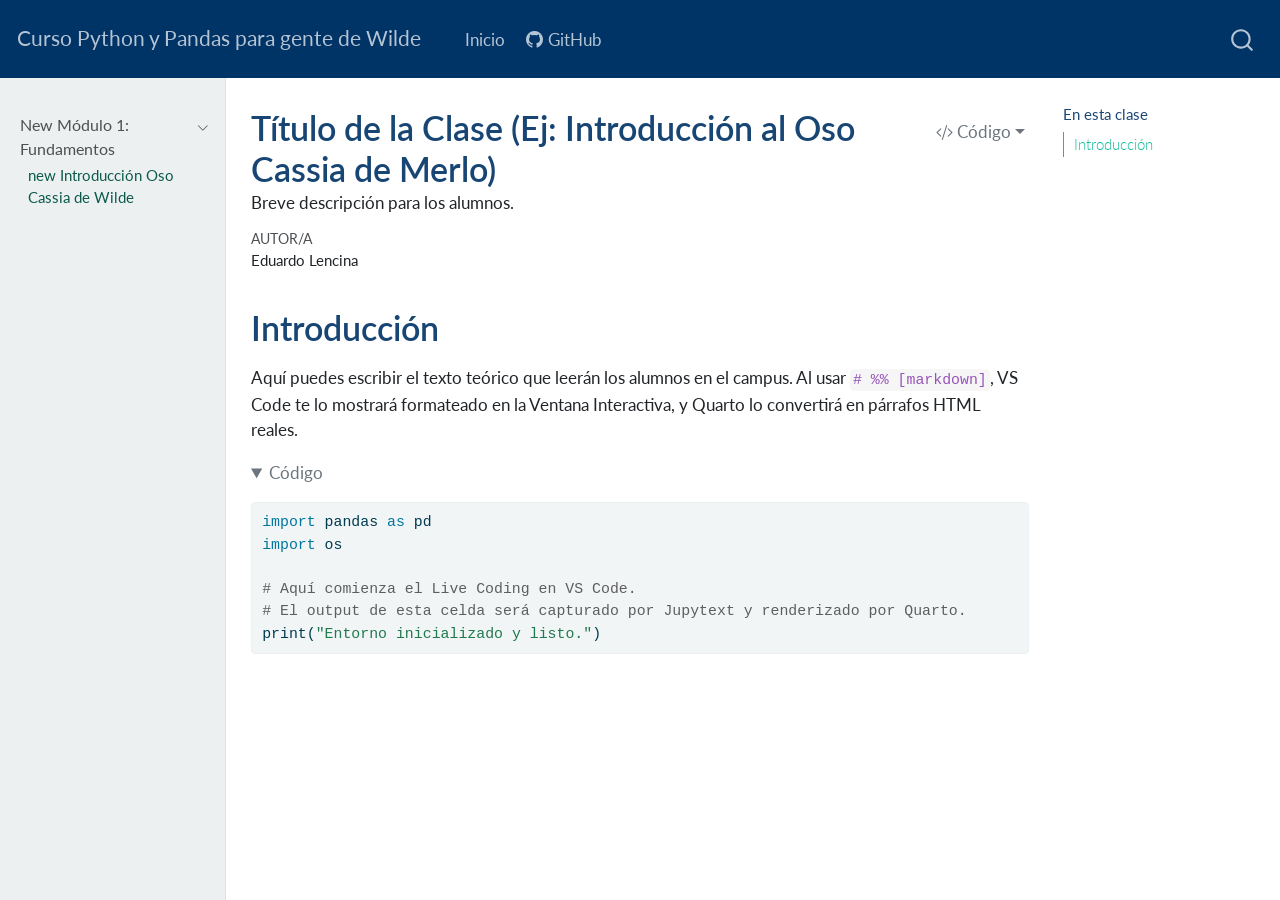
==== clase_01.html @ b491d162 "Wilde presente" ====
<!DOCTYPE html>
<html xmlns="http://www.w3.org/1999/xhtml" lang="es" xml:lang="es"><head>

<meta charset="utf-8">
<meta name="generator" content="quarto-1.3.450">

<meta name="viewport" content="width=device-width, initial-scale=1.0, user-scalable=yes">

<meta name="author" content="Eduardo Lencina">
<meta name="description" content="Breve descripción para los alumnos.">

<title>Curso Python y Pandas para gente de Wilde - Título de la Clase (Ej: Introducción al Oso Cassia de Merlo)</title>
<style>
code{white-space: pre-wrap;}
span.smallcaps{font-variant: small-caps;}
div.columns{display: flex; gap: min(4vw, 1.5em);}
div.column{flex: auto; overflow-x: auto;}
div.hanging-indent{margin-left: 1.5em; text-indent: -1.5em;}
ul.task-list{list-style: none;}
ul.task-list li input[type="checkbox"] {
  width: 0.8em;
  margin: 0 0.8em 0.2em -1em; /* quarto-specific, see https://github.com/quarto-dev/quarto-cli/issues/4556 */ 
  vertical-align: middle;
}
/* CSS for syntax highlighting */
pre > code.sourceCode { white-space: pre; position: relative; }
pre > code.sourceCode > span { display: inline-block; line-height: 1.25; }
pre > code.sourceCode > span:empty { height: 1.2em; }
.sourceCode { overflow: visible; }
code.sourceCode > span { color: inherit; text-decoration: inherit; }
div.sourceCode { margin: 1em 0; }
pre.sourceCode { margin: 0; }
@media screen {
div.sourceCode { overflow: auto; }
}
@media print {
pre > code.sourceCode { white-space: pre-wrap; }
pre > code.sourceCode > span { text-indent: -5em; padding-left: 5em; }
}
pre.numberSource code
  { counter-reset: source-line 0; }
pre.numberSource code > span
  { position: relative; left: -4em; counter-increment: source-line; }
pre.numberSource code > span > a:first-child::before
  { content: counter(source-line);
    position: relative; left: -1em; text-align: right; vertical-align: baseline;
    border: none; display: inline-block;
    -webkit-touch-callout: none; -webkit-user-select: none;
    -khtml-user-select: none; -moz-user-select: none;
    -ms-user-select: none; user-select: none;
    padding: 0 4px; width: 4em;
  }
pre.numberSource { margin-left: 3em;  padding-left: 4px; }
div.sourceCode
  {   }
@media screen {
pre > code.sourceCode > span > a:first-child::before { text-decoration: underline; }
}
</style>


<script src="site_libs/quarto-nav/quarto-nav.js"></script>
<script src="site_libs/quarto-nav/headroom.min.js"></script>
<script src="site_libs/clipboard/clipboard.min.js"></script>
<script src="site_libs/quarto-search/autocomplete.umd.js"></script>
<script src="site_libs/quarto-search/fuse.min.js"></script>
<script src="site_libs/quarto-search/quarto-search.js"></script>
<meta name="quarto:offset" content="./">
<script src="site_libs/quarto-html/quarto.js"></script>
<script src="site_libs/quarto-html/popper.min.js"></script>
<script src="site_libs/quarto-html/tippy.umd.min.js"></script>
<script src="site_libs/quarto-html/anchor.min.js"></script>
<link href="site_libs/quarto-html/tippy.css" rel="stylesheet">
<link href="site_libs/quarto-html/quarto-syntax-highlighting.css" rel="stylesheet" id="quarto-text-highlighting-styles">
<script src="site_libs/bootstrap/bootstrap.min.js"></script>
<link href="site_libs/bootstrap/bootstrap-icons.css" rel="stylesheet">
<link href="site_libs/bootstrap/bootstrap.min.css" rel="stylesheet" id="quarto-bootstrap" data-mode="light">
<script id="quarto-search-options" type="application/json">{
  "location": "navbar",
  "copy-button": false,
  "collapse-after": 3,
  "panel-placement": "end",
  "type": "overlay",
  "limit": 20,
  "language": {
    "search-no-results-text": "Sin resultados",
    "search-matching-documents-text": "documentos encontrados",
    "search-copy-link-title": "Copiar el enlace en la búsqueda",
    "search-hide-matches-text": "Ocultar resultados adicionales",
    "search-more-match-text": "resultado adicional en este documento",
    "search-more-matches-text": "resultados adicionales en este documento",
    "search-clear-button-title": "Borrar",
    "search-detached-cancel-button-title": "Cancelar",
    "search-submit-button-title": "Enviar",
    "search-label": "Buscar"
  }
}</script>


<link rel="stylesheet" href="styles.css">
</head>

<body class="nav-sidebar docked nav-fixed">

<div id="quarto-search-results"></div>
  <header id="quarto-header" class="headroom fixed-top">
    <nav class="navbar navbar-expand-lg navbar-dark ">
      <div class="navbar-container container-fluid">
      <div class="navbar-brand-container">
    <a class="navbar-brand" href="./index.html">
    <span class="navbar-title">Curso Python y Pandas para gente de Wilde</span>
    </a>
  </div>
            <div id="quarto-search" class="" title="Buscar"></div>
          <button class="navbar-toggler" type="button" data-bs-toggle="collapse" data-bs-target="#navbarCollapse" aria-controls="navbarCollapse" aria-expanded="false" aria-label="Navegación de palanca" onclick="if (window.quartoToggleHeadroom) { window.quartoToggleHeadroom(); }">
  <span class="navbar-toggler-icon"></span>
</button>
          <div class="collapse navbar-collapse" id="navbarCollapse">
            <ul class="navbar-nav navbar-nav-scroll me-auto">
  <li class="nav-item">
    <a class="nav-link" href="./index.html" rel="" target="">
 <span class="menu-text">Inicio</span></a>
  </li>  
  <li class="nav-item">
    <a class="nav-link" href="https://github.com/EduardoQuantum/Python" rel="" target=""><i class="bi bi-github" role="img">
</i> 
 <span class="menu-text">GitHub</span></a>
  </li>  
</ul>
            <div class="quarto-navbar-tools ms-auto">
</div>
          </div> <!-- /navcollapse -->
      </div> <!-- /container-fluid -->
    </nav>
  <nav class="quarto-secondary-nav">
    <div class="container-fluid d-flex">
      <button type="button" class="quarto-btn-toggle btn" data-bs-toggle="collapse" data-bs-target="#quarto-sidebar,#quarto-sidebar-glass" aria-controls="quarto-sidebar" aria-expanded="false" aria-label="Alternar barra lateral" onclick="if (window.quartoToggleHeadroom) { window.quartoToggleHeadroom(); }">
        <i class="bi bi-layout-text-sidebar-reverse"></i>
      </button>
      <nav class="quarto-page-breadcrumbs" aria-label="breadcrumb"><ol class="breadcrumb"><li class="breadcrumb-item"><a href="./clase_01.html">New Módulo 1: Fundamentos</a></li><li class="breadcrumb-item"><a href="./clase_01.html">new Introducción Oso Cassia de Wilde</a></li></ol></nav>
      <a class="flex-grow-1" role="button" data-bs-toggle="collapse" data-bs-target="#quarto-sidebar,#quarto-sidebar-glass" aria-controls="quarto-sidebar" aria-expanded="false" aria-label="Alternar barra lateral" onclick="if (window.quartoToggleHeadroom) { window.quartoToggleHeadroom(); }">      
      </a>
    </div>
  </nav>
</header>
<!-- content -->
<div id="quarto-content" class="quarto-container page-columns page-rows-contents page-layout-article page-navbar">
<!-- sidebar -->
  <nav id="quarto-sidebar" class="sidebar collapse collapse-horizontal sidebar-navigation docked overflow-auto">
    <div class="sidebar-menu-container"> 
    <ul class="list-unstyled mt-1">
        <li class="sidebar-item sidebar-item-section">
      <div class="sidebar-item-container"> 
            <a class="sidebar-item-text sidebar-link text-start" data-bs-toggle="collapse" data-bs-target="#quarto-sidebar-section-1" aria-expanded="true">
 <span class="menu-text">New Módulo 1: Fundamentos</span></a>
          <a class="sidebar-item-toggle text-start" data-bs-toggle="collapse" data-bs-target="#quarto-sidebar-section-1" aria-expanded="true" aria-label="Alternar sección">
            <i class="bi bi-chevron-right ms-2"></i>
          </a> 
      </div>
      <ul id="quarto-sidebar-section-1" class="collapse list-unstyled sidebar-section depth1 show">  
          <li class="sidebar-item">
  <div class="sidebar-item-container"> 
  <a href="./clase_01.html" class="sidebar-item-text sidebar-link active">
 <span class="menu-text">new Introducción Oso Cassia de Wilde</span></a>
  </div>
</li>
      </ul>
  </li>
    </ul>
    </div>
</nav>
<div id="quarto-sidebar-glass" data-bs-toggle="collapse" data-bs-target="#quarto-sidebar,#quarto-sidebar-glass"></div>
<!-- margin-sidebar -->
    <div id="quarto-margin-sidebar" class="sidebar margin-sidebar">
        <nav id="TOC" role="doc-toc" class="toc-active">
    <h2 id="toc-title">En esta clase</h2>
   
  <ul>
  <li><a href="#introducción" id="toc-introducción" class="nav-link active" data-scroll-target="#introducción">Introducción</a></li>
  </ul>
</nav>
    </div>
<!-- main -->
<main class="content" id="quarto-document-content">

<header id="title-block-header" class="quarto-title-block default">
<div class="quarto-title">
<div class="quarto-title-block"><div><h1 class="title">Título de la Clase (Ej: Introducción al Oso Cassia de Merlo)</h1><button type="button" class="btn code-tools-button dropdown-toggle" id="quarto-code-tools-menu" data-bs-toggle="dropdown" aria-expanded="false"><i class="bi"></i> Código</button><ul class="dropdown-menu dropdown-menu-end" aria-labelelledby="quarto-code-tools-menu"><li><a id="quarto-show-all-code" class="dropdown-item" href="javascript:void(0)" role="button">Mostrar todo el código</a></li><li><a id="quarto-hide-all-code" class="dropdown-item" href="javascript:void(0)" role="button">Ocultar todo el código</a></li></ul></div></div>
</div>

<div>
  <div class="description">
    Breve descripción para los alumnos.
  </div>
</div>


<div class="quarto-title-meta">

    <div>
    <div class="quarto-title-meta-heading">Autor/a</div>
    <div class="quarto-title-meta-contents">
             <p>Eduardo Lencina </p>
          </div>
  </div>
    
  
    
  </div>
  

</header>

<section id="introducción" class="level1">
<h1>Introducción</h1>
<p>Aquí puedes escribir el texto teórico que leerán los alumnos en el campus. Al usar <code># %% [markdown]</code>, VS Code te lo mostrará formateado en la Ventana Interactiva, y Quarto lo convertirá en párrafos HTML reales.</p>
<div class="cell">
<details open="">
<summary>Código</summary>
<div class="sourceCode cell-code" id="cb1"><pre class="sourceCode python code-with-copy"><code class="sourceCode python"><span id="cb1-1"><a href="#cb1-1" aria-hidden="true" tabindex="-1"></a><span class="im">import</span> pandas <span class="im">as</span> pd</span>
<span id="cb1-2"><a href="#cb1-2" aria-hidden="true" tabindex="-1"></a><span class="im">import</span> os</span>
<span id="cb1-3"><a href="#cb1-3" aria-hidden="true" tabindex="-1"></a></span>
<span id="cb1-4"><a href="#cb1-4" aria-hidden="true" tabindex="-1"></a><span class="co"># Aquí comienza el Live Coding en VS Code.</span></span>
<span id="cb1-5"><a href="#cb1-5" aria-hidden="true" tabindex="-1"></a><span class="co"># El output de esta celda será capturado por Jupytext y renderizado por Quarto.</span></span>
<span id="cb1-6"><a href="#cb1-6" aria-hidden="true" tabindex="-1"></a><span class="bu">print</span>(<span class="st">"Entorno inicializado y listo."</span>)</span></code><button title="Copiar al portapapeles" class="code-copy-button"><i class="bi"></i></button></pre></div>
</details>
</div>


</section>

</main> <!-- /main -->
<script id="quarto-html-after-body" type="application/javascript">
window.document.addEventListener("DOMContentLoaded", function (event) {
  const toggleBodyColorMode = (bsSheetEl) => {
    const mode = bsSheetEl.getAttribute("data-mode");
    const bodyEl = window.document.querySelector("body");
    if (mode === "dark") {
      bodyEl.classList.add("quarto-dark");
      bodyEl.classList.remove("quarto-light");
    } else {
      bodyEl.classList.add("quarto-light");
      bodyEl.classList.remove("quarto-dark");
    }
  }
  const toggleBodyColorPrimary = () => {
    const bsSheetEl = window.document.querySelector("link#quarto-bootstrap");
    if (bsSheetEl) {
      toggleBodyColorMode(bsSheetEl);
    }
  }
  toggleBodyColorPrimary();  
  const icon = "";
  const anchorJS = new window.AnchorJS();
  anchorJS.options = {
    placement: 'right',
    icon: icon
  };
  anchorJS.add('.anchored');
  const isCodeAnnotation = (el) => {
    for (const clz of el.classList) {
      if (clz.startsWith('code-annotation-')) {                     
        return true;
      }
    }
    return false;
  }
  const clipboard = new window.ClipboardJS('.code-copy-button', {
    text: function(trigger) {
      const codeEl = trigger.previousElementSibling.cloneNode(true);
      for (const childEl of codeEl.children) {
        if (isCodeAnnotation(childEl)) {
          childEl.remove();
        }
      }
      return codeEl.innerText;
    }
  });
  clipboard.on('success', function(e) {
    // button target
    const button = e.trigger;
    // don't keep focus
    button.blur();
    // flash "checked"
    button.classList.add('code-copy-button-checked');
    var currentTitle = button.getAttribute("title");
    button.setAttribute("title", "Copiado");
    let tooltip;
    if (window.bootstrap) {
      button.setAttribute("data-bs-toggle", "tooltip");
      button.setAttribute("data-bs-placement", "left");
      button.setAttribute("data-bs-title", "Copiado");
      tooltip = new bootstrap.Tooltip(button, 
        { trigger: "manual", 
          customClass: "code-copy-button-tooltip",
          offset: [0, -8]});
      tooltip.show();    
    }
    setTimeout(function() {
      if (tooltip) {
        tooltip.hide();
        button.removeAttribute("data-bs-title");
        button.removeAttribute("data-bs-toggle");
        button.removeAttribute("data-bs-placement");
      }
      button.setAttribute("title", currentTitle);
      button.classList.remove('code-copy-button-checked');
    }, 1000);
    // clear code selection
    e.clearSelection();
  });
  const viewSource = window.document.getElementById('quarto-view-source') ||
                     window.document.getElementById('quarto-code-tools-source');
  if (viewSource) {
    const sourceUrl = viewSource.getAttribute("data-quarto-source-url");
    viewSource.addEventListener("click", function(e) {
      if (sourceUrl) {
        // rstudio viewer pane
        if (/\bcapabilities=\b/.test(window.location)) {
          window.open(sourceUrl);
        } else {
          window.location.href = sourceUrl;
        }
      } else {
        const modal = new bootstrap.Modal(document.getElementById('quarto-embedded-source-code-modal'));
        modal.show();
      }
      return false;
    });
  }
  function toggleCodeHandler(show) {
    return function(e) {
      const detailsSrc = window.document.querySelectorAll(".cell > details > .sourceCode");
      for (let i=0; i<detailsSrc.length; i++) {
        const details = detailsSrc[i].parentElement;
        if (show) {
          details.open = true;
        } else {
          details.removeAttribute("open");
        }
      }
      const cellCodeDivs = window.document.querySelectorAll(".cell > .sourceCode");
      const fromCls = show ? "hidden" : "unhidden";
      const toCls = show ? "unhidden" : "hidden";
      for (let i=0; i<cellCodeDivs.length; i++) {
        const codeDiv = cellCodeDivs[i];
        if (codeDiv.classList.contains(fromCls)) {
          codeDiv.classList.remove(fromCls);
          codeDiv.classList.add(toCls);
        } 
      }
      return false;
    }
  }
  const hideAllCode = window.document.getElementById("quarto-hide-all-code");
  if (hideAllCode) {
    hideAllCode.addEventListener("click", toggleCodeHandler(false));
  }
  const showAllCode = window.document.getElementById("quarto-show-all-code");
  if (showAllCode) {
    showAllCode.addEventListener("click", toggleCodeHandler(true));
  }
  function tippyHover(el, contentFn) {
    const config = {
      allowHTML: true,
      content: contentFn,
      maxWidth: 500,
      delay: 100,
      arrow: false,
      appendTo: function(el) {
          return el.parentElement;
      },
      interactive: true,
      interactiveBorder: 10,
      theme: 'quarto',
      placement: 'bottom-start'
    };
    window.tippy(el, config); 
  }
  const noterefs = window.document.querySelectorAll('a[role="doc-noteref"]');
  for (var i=0; i<noterefs.length; i++) {
    const ref = noterefs[i];
    tippyHover(ref, function() {
      // use id or data attribute instead here
      let href = ref.getAttribute('data-footnote-href') || ref.getAttribute('href');
      try { href = new URL(href).hash; } catch {}
      const id = href.replace(/^#\/?/, "");
      const note = window.document.getElementById(id);
      return note.innerHTML;
    });
  }
      let selectedAnnoteEl;
      const selectorForAnnotation = ( cell, annotation) => {
        let cellAttr = 'data-code-cell="' + cell + '"';
        let lineAttr = 'data-code-annotation="' +  annotation + '"';
        const selector = 'span[' + cellAttr + '][' + lineAttr + ']';
        return selector;
      }
      const selectCodeLines = (annoteEl) => {
        const doc = window.document;
        const targetCell = annoteEl.getAttribute("data-target-cell");
        const targetAnnotation = annoteEl.getAttribute("data-target-annotation");
        const annoteSpan = window.document.querySelector(selectorForAnnotation(targetCell, targetAnnotation));
        const lines = annoteSpan.getAttribute("data-code-lines").split(",");
        const lineIds = lines.map((line) => {
          return targetCell + "-" + line;
        })
        let top = null;
        let height = null;
        let parent = null;
        if (lineIds.length > 0) {
            //compute the position of the single el (top and bottom and make a div)
            const el = window.document.getElementById(lineIds[0]);
            top = el.offsetTop;
            height = el.offsetHeight;
            parent = el.parentElement.parentElement;
          if (lineIds.length > 1) {
            const lastEl = window.document.getElementById(lineIds[lineIds.length - 1]);
            const bottom = lastEl.offsetTop + lastEl.offsetHeight;
            height = bottom - top;
          }
          if (top !== null && height !== null && parent !== null) {
            // cook up a div (if necessary) and position it 
            let div = window.document.getElementById("code-annotation-line-highlight");
            if (div === null) {
              div = window.document.createElement("div");
              div.setAttribute("id", "code-annotation-line-highlight");
              div.style.position = 'absolute';
              parent.appendChild(div);
            }
            div.style.top = top - 2 + "px";
            div.style.height = height + 4 + "px";
            let gutterDiv = window.document.getElementById("code-annotation-line-highlight-gutter");
            if (gutterDiv === null) {
              gutterDiv = window.document.createElement("div");
              gutterDiv.setAttribute("id", "code-annotation-line-highlight-gutter");
              gutterDiv.style.position = 'absolute';
              const codeCell = window.document.getElementById(targetCell);
              const gutter = codeCell.querySelector('.code-annotation-gutter');
              gutter.appendChild(gutterDiv);
            }
            gutterDiv.style.top = top - 2 + "px";
            gutterDiv.style.height = height + 4 + "px";
          }
          selectedAnnoteEl = annoteEl;
        }
      };
      const unselectCodeLines = () => {
        const elementsIds = ["code-annotation-line-highlight", "code-annotation-line-highlight-gutter"];
        elementsIds.forEach((elId) => {
          const div = window.document.getElementById(elId);
          if (div) {
            div.remove();
          }
        });
        selectedAnnoteEl = undefined;
      };
      // Attach click handler to the DT
      const annoteDls = window.document.querySelectorAll('dt[data-target-cell]');
      for (const annoteDlNode of annoteDls) {
        annoteDlNode.addEventListener('click', (event) => {
          const clickedEl = event.target;
          if (clickedEl !== selectedAnnoteEl) {
            unselectCodeLines();
            const activeEl = window.document.querySelector('dt[data-target-cell].code-annotation-active');
            if (activeEl) {
              activeEl.classList.remove('code-annotation-active');
            }
            selectCodeLines(clickedEl);
            clickedEl.classList.add('code-annotation-active');
          } else {
            // Unselect the line
            unselectCodeLines();
            clickedEl.classList.remove('code-annotation-active');
          }
        });
      }
  const findCites = (el) => {
    const parentEl = el.parentElement;
    if (parentEl) {
      const cites = parentEl.dataset.cites;
      if (cites) {
        return {
          el,
          cites: cites.split(' ')
        };
      } else {
        return findCites(el.parentElement)
      }
    } else {
      return undefined;
    }
  };
  var bibliorefs = window.document.querySelectorAll('a[role="doc-biblioref"]');
  for (var i=0; i<bibliorefs.length; i++) {
    const ref = bibliorefs[i];
    const citeInfo = findCites(ref);
    if (citeInfo) {
      tippyHover(citeInfo.el, function() {
        var popup = window.document.createElement('div');
        citeInfo.cites.forEach(function(cite) {
          var citeDiv = window.document.createElement('div');
          citeDiv.classList.add('hanging-indent');
          citeDiv.classList.add('csl-entry');
          var biblioDiv = window.document.getElementById('ref-' + cite);
          if (biblioDiv) {
            citeDiv.innerHTML = biblioDiv.innerHTML;
          }
          popup.appendChild(citeDiv);
        });
        return popup.innerHTML;
      });
    }
  }
});
</script>
</div> <!-- /content -->



</body></html>
---- site_libs/quarto-html/tippy.css ----
.tippy-box[data-animation=fade][data-state=hidden]{opacity:0}[data-tippy-root]{max-width:calc(100vw - 10px)}.tippy-box{position:relative;background-color:#333;color:#fff;border-radius:4px;font-size:14px;line-height:1.4;white-space:normal;outline:0;transition-property:transform,visibility,opacity}.tippy-box[data-placement^=top]>.tippy-arrow{bottom:0}.tippy-box[data-placement^=top]>.tippy-arrow:before{bottom:-7px;left:0;border-width:8px 8px 0;border-top-color:initial;transform-origin:center top}.tippy-box[data-placement^=bottom]>.tippy-arrow{top:0}.tippy-box[data-placement^=bottom]>.tippy-arrow:before{top:-7px;left:0;border-width:0 8px 8px;border-bottom-color:initial;transform-origin:center bottom}.tippy-box[data-placement^=left]>.tippy-arrow{right:0}.tippy-box[data-placement^=left]>.tippy-arrow:before{border-width:8px 0 8px 8px;border-left-color:initial;right:-7px;transform-origin:center left}.tippy-box[data-placement^=right]>.tippy-arrow{left:0}.tippy-box[data-placement^=right]>.tippy-arrow:before{left:-7px;border-width:8px 8px 8px 0;border-right-color:initial;transform-origin:center right}.tippy-box[data-inertia][data-state=visible]{transition-timing-function:cubic-bezier(.54,1.5,.38,1.11)}.tippy-arrow{width:16px;height:16px;color:#333}.tippy-arrow:before{content:"";position:absolute;border-color:transparent;border-style:solid}.tippy-content{position:relative;padding:5px 9px;z-index:1}
---- site_libs/quarto-html/quarto-syntax-highlighting.css ----
/* quarto syntax highlight colors */
:root {
  --quarto-hl-ot-color: #003B4F;
  --quarto-hl-at-color: #657422;
  --quarto-hl-ss-color: #20794D;
  --quarto-hl-an-color: #5E5E5E;
  --quarto-hl-fu-color: #4758AB;
  --quarto-hl-st-color: #20794D;
  --quarto-hl-cf-color: #003B4F;
  --quarto-hl-op-color: #5E5E5E;
  --quarto-hl-er-color: #AD0000;
  --quarto-hl-bn-color: #AD0000;
  --quarto-hl-al-color: #AD0000;
  --quarto-hl-va-color: #111111;
  --quarto-hl-bu-color: inherit;
  --quarto-hl-ex-color: inherit;
  --quarto-hl-pp-color: #AD0000;
  --quarto-hl-in-color: #5E5E5E;
  --quarto-hl-vs-color: #20794D;
  --quarto-hl-wa-color: #5E5E5E;
  --quarto-hl-do-color: #5E5E5E;
  --quarto-hl-im-color: #00769E;
  --quarto-hl-ch-color: #20794D;
  --quarto-hl-dt-color: #AD0000;
  --quarto-hl-fl-color: #AD0000;
  --quarto-hl-co-color: #5E5E5E;
  --quarto-hl-cv-color: #5E5E5E;
  --quarto-hl-cn-color: #8f5902;
  --quarto-hl-sc-color: #5E5E5E;
  --quarto-hl-dv-color: #AD0000;
  --quarto-hl-kw-color: #003B4F;
}

/* other quarto variables */
:root {
  --quarto-font-monospace: SFMono-Regular, Menlo, Monaco, Consolas, "Liberation Mono", "Courier New", monospace;
}

pre > code.sourceCode > span {
  color: #003B4F;
}

code span {
  color: #003B4F;
}

code.sourceCode > span {
  color: #003B4F;
}

div.sourceCode,
div.sourceCode pre.sourceCode {
  color: #003B4F;
}

code span.ot {
  color: #003B4F;
  font-style: inherit;
}

code span.at {
  color: #657422;
  font-style: inherit;
}

code span.ss {
  color: #20794D;
  font-style: inherit;
}

code span.an {
  color: #5E5E5E;
  font-style: inherit;
}

code span.fu {
  color: #4758AB;
  font-style: inherit;
}

code span.st {
  color: #20794D;
  font-style: inherit;
}

code span.cf {
  color: #003B4F;
  font-style: inherit;
}

code span.op {
  color: #5E5E5E;
  font-style: inherit;
}

code span.er {
  color: #AD0000;
  font-style: inherit;
}

code span.bn {
  color: #AD0000;
  font-style: inherit;
}

code span.al {
  color: #AD0000;
  font-style: inherit;
}

code span.va {
  color: #111111;
  font-style: inherit;
}

code span.bu {
  font-style: inherit;
}

code span.ex {
  font-style: inherit;
}

code span.pp {
  color: #AD0000;
  font-style: inherit;
}

code span.in {
  color: #5E5E5E;
  font-style: inherit;
}

code span.vs {
  color: #20794D;
  font-style: inherit;
}

code span.wa {
  color: #5E5E5E;
  font-style: italic;
}

code span.do {
  color: #5E5E5E;
  font-style: italic;
}

code span.im {
  color: #00769E;
  font-style: inherit;
}

code span.ch {
  color: #20794D;
  font-style: inherit;
}

code span.dt {
  color: #AD0000;
  font-style: inherit;
}

code span.fl {
  color: #AD0000;
  font-style: inherit;
}

code span.co {
  color: #5E5E5E;
  font-style: inherit;
}

code span.cv {
  color: #5E5E5E;
  font-style: italic;
}

code span.cn {
  color: #8f5902;
  font-style: inherit;
}

code span.sc {
  color: #5E5E5E;
  font-style: inherit;
}

code span.dv {
  color: #AD0000;
  font-style: inherit;
}

code span.kw {
  color: #003B4F;
  font-style: inherit;
}

.prevent-inlining {
  content: "</";
}

/*# sourceMappingURL=debc5d5d77c3f9108843748ff7464032.css.map */
---- styles.css ----
/* Mis Colores FLACSO */
h1, h2, h3, h4 {
  color: #003366 !important;
}

a {
  color: #003366;
}

.callout-header {
  background-color: #003366 !important;
  color: white !important;
}
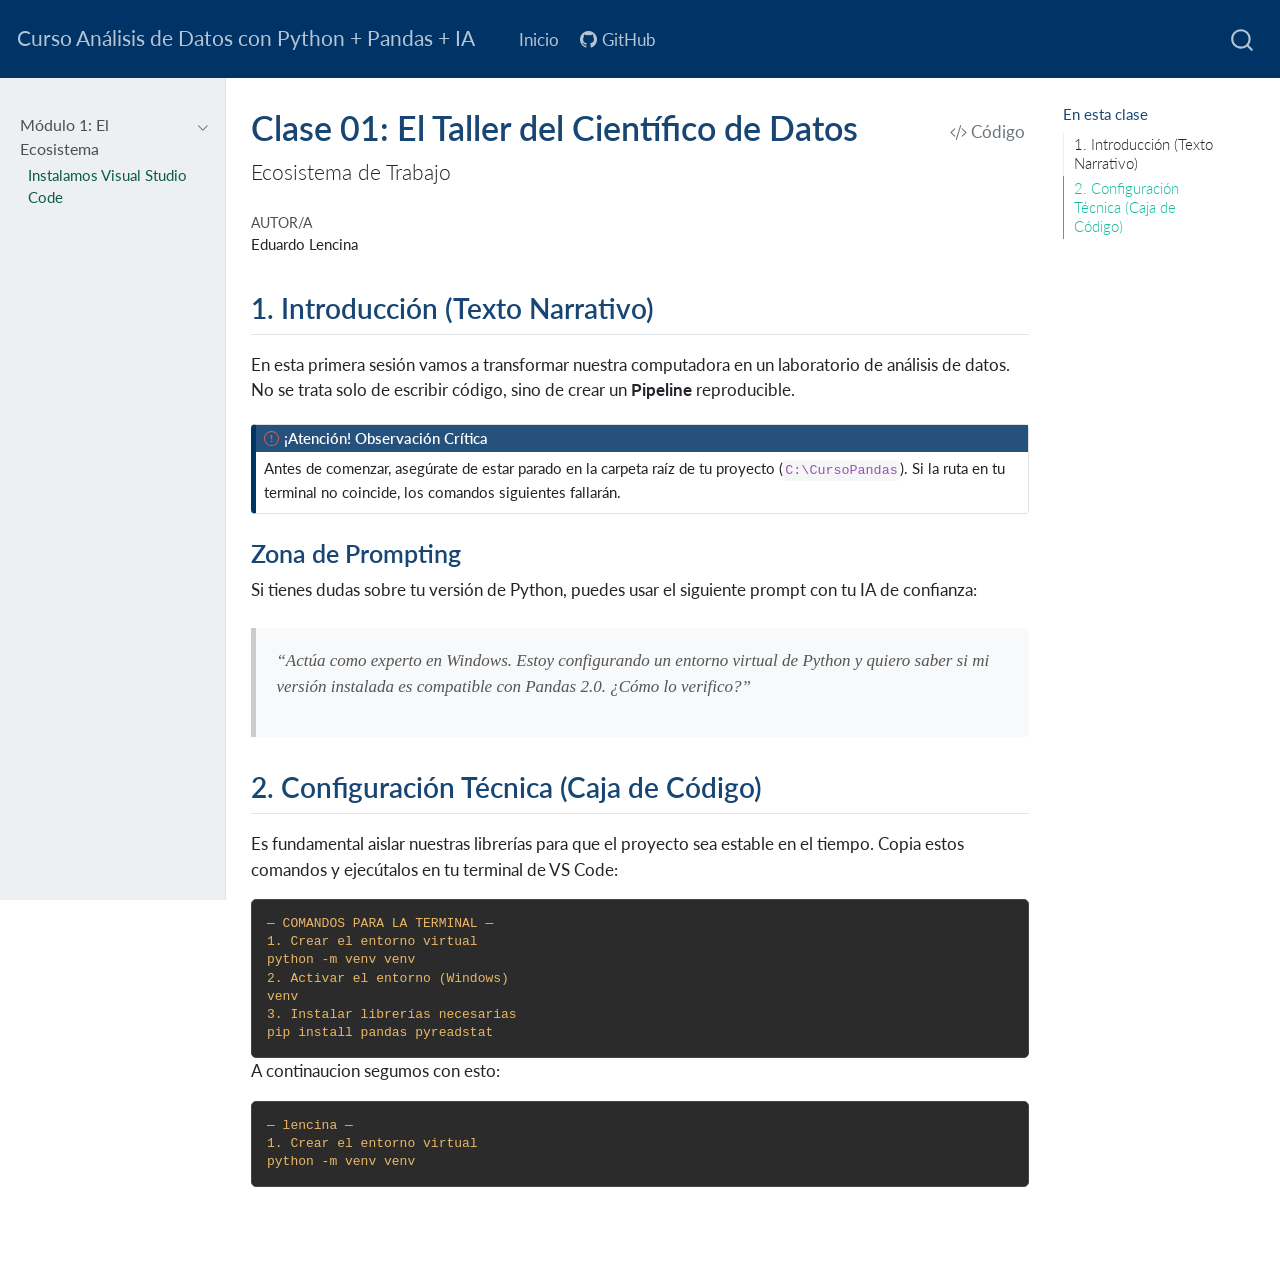
==== commit 5017edb2: "nuevo comienzo" ====
--- a/clase_01.html
+++ b/clase_01.html
@@ -7,9 +7,8 @@
 <meta name="viewport" content="width=device-width, initial-scale=1.0, user-scalable=yes">
 
 <meta name="author" content="Eduardo Lencina">
-<meta name="description" content="Breve descripción para los alumnos.">
-
-<title>Curso Python y Pandas para gente de Wilde - Título de la Clase (Ej: Introducción al Oso Cassia de Merlo)</title>
+
+<title>Curso Análisis de Datos con Python + Pandas + IA - Clase 01: El Taller del Científico de Datos</title>
 <style>
 code{white-space: pre-wrap;}
 span.smallcaps{font-variant: small-caps;}
@@ -108,7 +107,7 @@
       <div class="navbar-container container-fluid">
       <div class="navbar-brand-container">
     <a class="navbar-brand" href="./index.html">
-    <span class="navbar-title">Curso Python y Pandas para gente de Wilde</span>
+    <span class="navbar-title">Curso Análisis de Datos con Python + Pandas + IA</span>
     </a>
   </div>
             <div id="quarto-search" class="" title="Buscar"></div>
@@ -137,7 +136,7 @@
       <button type="button" class="quarto-btn-toggle btn" data-bs-toggle="collapse" data-bs-target="#quarto-sidebar,#quarto-sidebar-glass" aria-controls="quarto-sidebar" aria-expanded="false" aria-label="Alternar barra lateral" onclick="if (window.quartoToggleHeadroom) { window.quartoToggleHeadroom(); }">
         <i class="bi bi-layout-text-sidebar-reverse"></i>
       </button>
-      <nav class="quarto-page-breadcrumbs" aria-label="breadcrumb"><ol class="breadcrumb"><li class="breadcrumb-item"><a href="./clase_01.html">New Módulo 1: Fundamentos</a></li><li class="breadcrumb-item"><a href="./clase_01.html">new Introducción Oso Cassia de Wilde</a></li></ol></nav>
+      <nav class="quarto-page-breadcrumbs" aria-label="breadcrumb"><ol class="breadcrumb"><li class="breadcrumb-item"><a href="./clase_01.html">Módulo 1: El Ecosistema</a></li><li class="breadcrumb-item"><a href="./clase_01.html">Instalamos Visual Studio Code</a></li></ol></nav>
       <a class="flex-grow-1" role="button" data-bs-toggle="collapse" data-bs-target="#quarto-sidebar,#quarto-sidebar-glass" aria-controls="quarto-sidebar" aria-expanded="false" aria-label="Alternar barra lateral" onclick="if (window.quartoToggleHeadroom) { window.quartoToggleHeadroom(); }">      
       </a>
     </div>
@@ -152,7 +151,7 @@
         <li class="sidebar-item sidebar-item-section">
       <div class="sidebar-item-container"> 
             <a class="sidebar-item-text sidebar-link text-start" data-bs-toggle="collapse" data-bs-target="#quarto-sidebar-section-1" aria-expanded="true">
- <span class="menu-text">New Módulo 1: Fundamentos</span></a>
+ <span class="menu-text">Módulo 1: El Ecosistema</span></a>
           <a class="sidebar-item-toggle text-start" data-bs-toggle="collapse" data-bs-target="#quarto-sidebar-section-1" aria-expanded="true" aria-label="Alternar sección">
             <i class="bi bi-chevron-right ms-2"></i>
           </a> 
@@ -161,7 +160,7 @@
           <li class="sidebar-item">
   <div class="sidebar-item-container"> 
   <a href="./clase_01.html" class="sidebar-item-text sidebar-link active">
- <span class="menu-text">new Introducción Oso Cassia de Wilde</span></a>
+ <span class="menu-text">Instalamos Visual Studio Code</span></a>
   </div>
 </li>
       </ul>
@@ -176,7 +175,11 @@
     <h2 id="toc-title">En esta clase</h2>
    
   <ul>
-  <li><a href="#introducción" id="toc-introducción" class="nav-link active" data-scroll-target="#introducción">Introducción</a></li>
+  <li><a href="#introducción-texto-narrativo" id="toc-introducción-texto-narrativo" class="nav-link active" data-scroll-target="#introducción-texto-narrativo">1. Introducción (Texto Narrativo)</a>
+  <ul class="collapse">
+  <li><a href="#zona-de-prompting" id="toc-zona-de-prompting" class="nav-link" data-scroll-target="#zona-de-prompting">Zona de Prompting</a></li>
+  </ul></li>
+  <li><a href="#configuración-técnica-caja-de-código" id="toc-configuración-técnica-caja-de-código" class="nav-link" data-scroll-target="#configuración-técnica-caja-de-código">2. Configuración Técnica (Caja de Código)</a></li>
   </ul>
 </nav>
     </div>
@@ -185,14 +188,10 @@
 
 <header id="title-block-header" class="quarto-title-block default">
 <div class="quarto-title">
-<div class="quarto-title-block"><div><h1 class="title">Título de la Clase (Ej: Introducción al Oso Cassia de Merlo)</h1><button type="button" class="btn code-tools-button dropdown-toggle" id="quarto-code-tools-menu" data-bs-toggle="dropdown" aria-expanded="false"><i class="bi"></i> Código</button><ul class="dropdown-menu dropdown-menu-end" aria-labelelledby="quarto-code-tools-menu"><li><a id="quarto-show-all-code" class="dropdown-item" href="javascript:void(0)" role="button">Mostrar todo el código</a></li><li><a id="quarto-hide-all-code" class="dropdown-item" href="javascript:void(0)" role="button">Ocultar todo el código</a></li></ul></div></div>
-</div>
-
-<div>
-  <div class="description">
-    Breve descripción para los alumnos.
-  </div>
-</div>
+<div class="quarto-title-block"><div><h1 class="title">Clase 01: El Taller del Científico de Datos</h1><button type="button" class="btn code-tools-button" id="quarto-code-tools-source"><i class="bi"></i> Código</button></div></div>
+<p class="subtitle lead">Ecosistema de Trabajo</p>
+</div>
+
 
 
 <div class="quarto-title-meta">
@@ -211,23 +210,73 @@
 
 </header>
 
-<section id="introducción" class="level1">
-<h1>Introducción</h1>
-<p>Aquí puedes escribir el texto teórico que leerán los alumnos en el campus. Al usar <code># %% [markdown]</code>, VS Code te lo mostrará formateado en la Ventana Interactiva, y Quarto lo convertirá en párrafos HTML reales.</p>
-<div class="cell">
-<details open="">
-<summary>Código</summary>
-<div class="sourceCode cell-code" id="cb1"><pre class="sourceCode python code-with-copy"><code class="sourceCode python"><span id="cb1-1"><a href="#cb1-1" aria-hidden="true" tabindex="-1"></a><span class="im">import</span> pandas <span class="im">as</span> pd</span>
-<span id="cb1-2"><a href="#cb1-2" aria-hidden="true" tabindex="-1"></a><span class="im">import</span> os</span>
-<span id="cb1-3"><a href="#cb1-3" aria-hidden="true" tabindex="-1"></a></span>
-<span id="cb1-4"><a href="#cb1-4" aria-hidden="true" tabindex="-1"></a><span class="co"># Aquí comienza el Live Coding en VS Code.</span></span>
-<span id="cb1-5"><a href="#cb1-5" aria-hidden="true" tabindex="-1"></a><span class="co"># El output de esta celda será capturado por Jupytext y renderizado por Quarto.</span></span>
-<span id="cb1-6"><a href="#cb1-6" aria-hidden="true" tabindex="-1"></a><span class="bu">print</span>(<span class="st">"Entorno inicializado y listo."</span>)</span></code><button title="Copiar al portapapeles" class="code-copy-button"><i class="bi"></i></button></pre></div>
-</details>
-</div>
-
-
-</section>
+<section id="introducción-texto-narrativo" class="level2">
+<h2 class="anchored" data-anchor-id="introducción-texto-narrativo">1. Introducción (Texto Narrativo)</h2>
+<p>En esta primera sesión vamos a transformar nuestra computadora en un laboratorio de análisis de datos. No se trata solo de escribir código, sino de crear un <strong>Pipeline</strong> reproducible.</p>
+<div class="callout callout-style-default callout-important callout-titled">
+<div class="callout-header d-flex align-content-center">
+<div class="callout-icon-container">
+<i class="callout-icon"></i>
+</div>
+<div class="callout-title-container flex-fill">
+¡Atención! Observación Crítica
+</div>
+</div>
+<div class="callout-body-container callout-body">
+<p>Antes de comenzar, asegúrate de estar parado en la carpeta raíz de tu proyecto (<code>C:\CursoPandas</code>). Si la ruta en tu terminal no coincide, los comandos siguientes fallarán.</p>
+</div>
+</div>
+<section id="zona-de-prompting" class="level3">
+<h3 class="anchored" data-anchor-id="zona-de-prompting">Zona de Prompting</h3>
+<p>Si tienes dudas sobre tu versión de Python, puedes usar el siguiente prompt con tu IA de confianza:</p>
+<div class="gray-italic-box">
+<p><em>“Actúa como experto en Windows. Estoy configurando un entorno virtual de Python y quiero saber si mi versión instalada es compatible con Pandas 2.0. ¿Cómo lo verifico?”</em></p>
+</div>
+</section>
+</section>
+<section id="configuración-técnica-caja-de-código" class="level2">
+<h2 class="anchored" data-anchor-id="configuración-técnica-caja-de-código">2. Configuración Técnica (Caja de Código)</h2>
+<p>Es fundamental aislar nuestras librerías para que el proyecto sea estable en el tiempo. Copia estos comandos y ejecútalos en tu terminal de VS Code:</p>
+</section>
+<div class="monitor-box">
+<section id="comandos-para-la-terminal" class="level1">
+<h1>— COMANDOS PARA LA TERMINAL —</h1>
+</section>
+<section id="crear-el-entorno-virtual" class="level1">
+<h1>1. Crear el entorno virtual</h1>
+</section>
+<section id="python--m-venv-venv" class="level1">
+<h1>python -m venv venv</h1>
+</section>
+<section id="activar-el-entorno-windows" class="level1">
+<h1>2. Activar el entorno (Windows)</h1>
+</section>
+<section id="venv" class="level1">
+<h1>venv</h1>
+</section>
+<section id="instalar-librerías-necesarias" class="level1">
+<h1>3. Instalar librerías necesarias</h1>
+</section>
+<section id="pip-install-pandas-pyreadstat" class="level1">
+<h1>pip install pandas pyreadstat</h1>
+</section>
+</div>
+<p>A continaucion segumos con esto:</p>
+<div class="monitor-box">
+<section id="lencina" class="level1">
+<h1>— lencina —</h1>
+</section>
+<section id="crear-el-entorno-virtual-1" class="level1">
+<h1>1. Crear el entorno virtual</h1>
+</section>
+<section id="python--m-venv-venv-1" class="level1">
+<h1>python -m venv venv</h1>
+</section>
+</div>
+
+
+<!-- -->
+
 
 </main> <!-- /main -->
 <script id="quarto-html-after-body" type="application/javascript">
@@ -513,7 +562,57 @@
     }
   }
 });
-</script>
+</script><div class="modal fade" id="quarto-embedded-source-code-modal" tabindex="-1" aria-labelledby="quarto-embedded-source-code-modal-label" aria-hidden="true"><div class="modal-dialog modal-dialog-scrollable"><div class="modal-content"><div class="modal-header"><h5 class="modal-title" id="quarto-embedded-source-code-modal-label">Ejecutar el código</h5><button class="btn-close" data-bs-dismiss="modal"></button></div><div class="modal-body"><div class="">
+<div class="sourceCode" id="cb1" data-shortcodes="false"><pre class="sourceCode markdown code-with-copy"><code class="sourceCode markdown"><span id="cb1-1"><a href="#cb1-1" aria-hidden="true" tabindex="-1"></a><span class="co">---</span></span>
+<span id="cb1-2"><a href="#cb1-2" aria-hidden="true" tabindex="-1"></a><span class="an">title:</span><span class="co"> "Clase 01: El Taller del Científico de Datos"</span></span>
+<span id="cb1-3"><a href="#cb1-3" aria-hidden="true" tabindex="-1"></a><span class="an">subtitle:</span><span class="co"> "Ecosistema de Trabajo"</span></span>
+<span id="cb1-4"><a href="#cb1-4" aria-hidden="true" tabindex="-1"></a><span class="co">---</span></span>
+<span id="cb1-5"><a href="#cb1-5" aria-hidden="true" tabindex="-1"></a></span>
+<span id="cb1-6"><a href="#cb1-6" aria-hidden="true" tabindex="-1"></a><span class="fu">## 1. Introducción (Texto Narrativo)</span></span>
+<span id="cb1-7"><a href="#cb1-7" aria-hidden="true" tabindex="-1"></a>En esta primera sesión vamos a transformar nuestra computadora en un laboratorio de análisis de datos. No se trata solo de escribir código, sino de crear un **Pipeline** reproducible.</span>
+<span id="cb1-8"><a href="#cb1-8" aria-hidden="true" tabindex="-1"></a></span>
+<span id="cb1-9"><a href="#cb1-9" aria-hidden="true" tabindex="-1"></a>::: {.callout-important}</span>
+<span id="cb1-10"><a href="#cb1-10" aria-hidden="true" tabindex="-1"></a><span class="fu">## ¡Atención! Observación Crítica</span></span>
+<span id="cb1-11"><a href="#cb1-11" aria-hidden="true" tabindex="-1"></a>Antes de comenzar, asegúrate de estar parado en la carpeta raíz de tu proyecto (<span class="in">`C:\CursoPandas`</span>). Si la ruta en tu terminal no coincide, los comandos siguientes fallarán.</span>
+<span id="cb1-12"><a href="#cb1-12" aria-hidden="true" tabindex="-1"></a>:::</span>
+<span id="cb1-13"><a href="#cb1-13" aria-hidden="true" tabindex="-1"></a></span>
+<span id="cb1-14"><a href="#cb1-14" aria-hidden="true" tabindex="-1"></a><span class="fu">### Zona de Prompting</span></span>
+<span id="cb1-15"><a href="#cb1-15" aria-hidden="true" tabindex="-1"></a>Si tienes dudas sobre tu versión de Python, puedes usar el siguiente prompt con tu IA de confianza:</span>
+<span id="cb1-16"><a href="#cb1-16" aria-hidden="true" tabindex="-1"></a></span>
+<span id="cb1-17"><a href="#cb1-17" aria-hidden="true" tabindex="-1"></a>::: {.gray-italic-box}</span>
+<span id="cb1-18"><a href="#cb1-18" aria-hidden="true" tabindex="-1"></a>*"Actúa como experto en Windows. Estoy configurando un entorno virtual de Python y quiero saber si mi versión instalada es compatible con Pandas 2.0. ¿Cómo lo verifico?"*</span>
+<span id="cb1-19"><a href="#cb1-19" aria-hidden="true" tabindex="-1"></a>:::</span>
+<span id="cb1-20"><a href="#cb1-20" aria-hidden="true" tabindex="-1"></a></span>
+<span id="cb1-21"><a href="#cb1-21" aria-hidden="true" tabindex="-1"></a><span class="fu">## 2. Configuración Técnica (Caja de Código)</span></span>
+<span id="cb1-22"><a href="#cb1-22" aria-hidden="true" tabindex="-1"></a>Es fundamental aislar nuestras librerías para que el proyecto sea estable en el tiempo. Copia estos comandos y ejecútalos en tu terminal de VS Code:</span>
+<span id="cb1-23"><a href="#cb1-23" aria-hidden="true" tabindex="-1"></a></span>
+<span id="cb1-24"><a href="#cb1-24" aria-hidden="true" tabindex="-1"></a>::: {.monitor-box}</span>
+<span id="cb1-25"><a href="#cb1-25" aria-hidden="true" tabindex="-1"></a><span class="fu"># --- COMANDOS PARA LA TERMINAL ---</span></span>
+<span id="cb1-26"><a href="#cb1-26" aria-hidden="true" tabindex="-1"></a></span>
+<span id="cb1-27"><a href="#cb1-27" aria-hidden="true" tabindex="-1"></a><span class="fu"># 1. Crear el entorno virtual</span></span>
+<span id="cb1-28"><a href="#cb1-28" aria-hidden="true" tabindex="-1"></a><span class="fu"># python -m venv venv</span></span>
+<span id="cb1-29"><a href="#cb1-29" aria-hidden="true" tabindex="-1"></a></span>
+<span id="cb1-30"><a href="#cb1-30" aria-hidden="true" tabindex="-1"></a><span class="fu"># 2. Activar el entorno (Windows)</span></span>
+<span id="cb1-31"><a href="#cb1-31" aria-hidden="true" tabindex="-1"></a><span class="fu"># venv\Scripts\activate</span></span>
+<span id="cb1-32"><a href="#cb1-32" aria-hidden="true" tabindex="-1"></a></span>
+<span id="cb1-33"><a href="#cb1-33" aria-hidden="true" tabindex="-1"></a><span class="fu"># 3. Instalar librerías necesarias</span></span>
+<span id="cb1-34"><a href="#cb1-34" aria-hidden="true" tabindex="-1"></a><span class="fu"># pip install pandas pyreadstat</span></span>
+<span id="cb1-35"><a href="#cb1-35" aria-hidden="true" tabindex="-1"></a></span>
+<span id="cb1-36"><a href="#cb1-36" aria-hidden="true" tabindex="-1"></a>:::</span>
+<span id="cb1-37"><a href="#cb1-37" aria-hidden="true" tabindex="-1"></a></span>
+<span id="cb1-38"><a href="#cb1-38" aria-hidden="true" tabindex="-1"></a></span>
+<span id="cb1-39"><a href="#cb1-39" aria-hidden="true" tabindex="-1"></a>A continaucion segumos con esto: </span>
+<span id="cb1-40"><a href="#cb1-40" aria-hidden="true" tabindex="-1"></a></span>
+<span id="cb1-41"><a href="#cb1-41" aria-hidden="true" tabindex="-1"></a>::: {.monitor-box}</span>
+<span id="cb1-42"><a href="#cb1-42" aria-hidden="true" tabindex="-1"></a><span class="fu"># --- lencina ---</span></span>
+<span id="cb1-43"><a href="#cb1-43" aria-hidden="true" tabindex="-1"></a></span>
+<span id="cb1-44"><a href="#cb1-44" aria-hidden="true" tabindex="-1"></a><span class="fu"># 1. Crear el entorno virtual</span></span>
+<span id="cb1-45"><a href="#cb1-45" aria-hidden="true" tabindex="-1"></a><span class="fu"># python -m venv venv</span></span>
+<span id="cb1-46"><a href="#cb1-46" aria-hidden="true" tabindex="-1"></a></span>
+<span id="cb1-47"><a href="#cb1-47" aria-hidden="true" tabindex="-1"></a>:::</span>
+<span id="cb1-48"><a href="#cb1-48" aria-hidden="true" tabindex="-1"></a></span>
+<span id="cb1-49"><a href="#cb1-49" aria-hidden="true" tabindex="-1"></a></span></code><button title="Copiar al portapapeles" class="code-copy-button"><i class="bi"></i></button></pre></div>
+</div></div></div></div></div>
 </div> <!-- /content -->
 
 
--- a/site_libs/quarto-html/quarto-syntax-highlighting.css
+++ b/site_libs/quarto-html/quarto-syntax-highlighting.css
@@ -1,34 +1,34 @@
 /* quarto syntax highlight colors */
 :root {
-  --quarto-hl-ot-color: #003B4F;
-  --quarto-hl-at-color: #657422;
-  --quarto-hl-ss-color: #20794D;
-  --quarto-hl-an-color: #5E5E5E;
-  --quarto-hl-fu-color: #4758AB;
-  --quarto-hl-st-color: #20794D;
-  --quarto-hl-cf-color: #003B4F;
-  --quarto-hl-op-color: #5E5E5E;
-  --quarto-hl-er-color: #AD0000;
-  --quarto-hl-bn-color: #AD0000;
-  --quarto-hl-al-color: #AD0000;
-  --quarto-hl-va-color: #111111;
-  --quarto-hl-bu-color: inherit;
-  --quarto-hl-ex-color: inherit;
-  --quarto-hl-pp-color: #AD0000;
-  --quarto-hl-in-color: #5E5E5E;
-  --quarto-hl-vs-color: #20794D;
-  --quarto-hl-wa-color: #5E5E5E;
-  --quarto-hl-do-color: #5E5E5E;
-  --quarto-hl-im-color: #00769E;
-  --quarto-hl-ch-color: #20794D;
-  --quarto-hl-dt-color: #AD0000;
-  --quarto-hl-fl-color: #AD0000;
-  --quarto-hl-co-color: #5E5E5E;
-  --quarto-hl-cv-color: #5E5E5E;
-  --quarto-hl-cn-color: #8f5902;
-  --quarto-hl-sc-color: #5E5E5E;
-  --quarto-hl-dv-color: #AD0000;
-  --quarto-hl-kw-color: #003B4F;
+  --quarto-hl-al-color: #f51818;
+  --quarto-hl-an-color: #e6ba7e;
+  --quarto-hl-at-color: #399ee6;
+  --quarto-hl-bn-color: #ff9940;
+  --quarto-hl-bu-color: #4cbf99;
+  --quarto-hl-ch-color: #4cbf99;
+  --quarto-hl-co-color: #607880;
+  --quarto-hl-cv-color: #a37acc;
+  --quarto-hl-cn-color: #a37acc;
+  --quarto-hl-cf-color: #fa8d3e;
+  --quarto-hl-dt-color: #fa8d3e;
+  --quarto-hl-dv-color: #ff9940;
+  --quarto-hl-do-color: #607880;
+  --quarto-hl-er-color: #f51818;
+  --quarto-hl-ex-color: #399ee6;
+  --quarto-hl-fl-color: #ff9940;
+  --quarto-hl-fu-color: #f2ae49;
+  --quarto-hl-im-color: #86b300;
+  --quarto-hl-in-color: #ff9940;
+  --quarto-hl-kw-color: #fa8d3e;
+  --quarto-hl-op-color: #ed9366;
+  --quarto-hl-pp-color: #f07171;
+  --quarto-hl-re-color: #399ee6;
+  --quarto-hl-sc-color: #4cbf99;
+  --quarto-hl-ss-color: #4cbf99;
+  --quarto-hl-st-color: #86b300;
+  --quarto-hl-va-color: #55b4d4;
+  --quarto-hl-vs-color: #86b300;
+  --quarto-hl-wa-color: #f07171;
 }
 
 /* other quarto variables */
@@ -36,164 +36,145 @@
   --quarto-font-monospace: SFMono-Regular, Menlo, Monaco, Consolas, "Liberation Mono", "Courier New", monospace;
 }
 
+code span.al {
+  background-color: #faefef;
+  font-weight: bold;
+  color: #f51818;
+}
+
+code span.an {
+  color: #e6ba7e;
+}
+
+code span.at {
+  color: #399ee6;
+}
+
+code span.bn {
+  color: #ff9940;
+}
+
+code span.bu {
+  color: #4cbf99;
+}
+
+code span.ch {
+  color: #4cbf99;
+}
+
+code span.co {
+  font-style: italic;
+  color: #607880;
+}
+
+code span.cv {
+  color: #a37acc;
+}
+
+code span.cn {
+  color: #a37acc;
+}
+
+code span.cf {
+  font-weight: bold;
+  color: #fa8d3e;
+}
+
+code span.dt {
+  color: #fa8d3e;
+}
+
+code span.dv {
+  color: #ff9940;
+}
+
+code span.do {
+  color: #607880;
+}
+
+code span.er {
+  color: #f51818;
+  text-decoration: underline;
+}
+
+code span.ex {
+  font-weight: bold;
+  color: #399ee6;
+}
+
+code span.fl {
+  color: #ff9940;
+}
+
+code span.fu {
+  color: #f2ae49;
+}
+
+code span.im {
+  color: #86b300;
+}
+
+code span.in {
+  color: #ff9940;
+}
+
+code span.kw {
+  font-weight: bold;
+  color: #fa8d3e;
+}
+
 pre > code.sourceCode > span {
-  color: #003B4F;
+  color: #575f66;
 }
 
 code span {
-  color: #003B4F;
+  color: #575f66;
 }
 
 code.sourceCode > span {
-  color: #003B4F;
+  color: #575f66;
 }
 
 div.sourceCode,
 div.sourceCode pre.sourceCode {
-  color: #003B4F;
+  color: #575f66;
 }
 
-code span.ot {
-  color: #003B4F;
-  font-style: inherit;
+code span.op {
+  color: #ed9366;
 }
 
-code span.at {
-  color: #657422;
-  font-style: inherit;
+code span.pp {
+  color: #f07171;
+}
+
+code span.re {
+  background-color: #ddecf3;
+  color: #399ee6;
+}
+
+code span.sc {
+  color: #4cbf99;
 }
 
 code span.ss {
-  color: #20794D;
-  font-style: inherit;
-}
-
-code span.an {
-  color: #5E5E5E;
-  font-style: inherit;
-}
-
-code span.fu {
-  color: #4758AB;
-  font-style: inherit;
+  color: #4cbf99;
 }
 
 code span.st {
-  color: #20794D;
-  font-style: inherit;
-}
-
-code span.cf {
-  color: #003B4F;
-  font-style: inherit;
-}
-
-code span.op {
-  color: #5E5E5E;
-  font-style: inherit;
-}
-
-code span.er {
-  color: #AD0000;
-  font-style: inherit;
-}
-
-code span.bn {
-  color: #AD0000;
-  font-style: inherit;
-}
-
-code span.al {
-  color: #AD0000;
-  font-style: inherit;
+  color: #86b300;
 }
 
 code span.va {
-  color: #111111;
-  font-style: inherit;
-}
-
-code span.bu {
-  font-style: inherit;
-}
-
-code span.ex {
-  font-style: inherit;
-}
-
-code span.pp {
-  color: #AD0000;
-  font-style: inherit;
-}
-
-code span.in {
-  color: #5E5E5E;
-  font-style: inherit;
+  color: #55b4d4;
 }
 
 code span.vs {
-  color: #20794D;
-  font-style: inherit;
+  color: #86b300;
 }
 
 code span.wa {
-  color: #5E5E5E;
-  font-style: italic;
-}
-
-code span.do {
-  color: #5E5E5E;
-  font-style: italic;
-}
-
-code span.im {
-  color: #00769E;
-  font-style: inherit;
-}
-
-code span.ch {
-  color: #20794D;
-  font-style: inherit;
-}
-
-code span.dt {
-  color: #AD0000;
-  font-style: inherit;
-}
-
-code span.fl {
-  color: #AD0000;
-  font-style: inherit;
-}
-
-code span.co {
-  color: #5E5E5E;
-  font-style: inherit;
-}
-
-code span.cv {
-  color: #5E5E5E;
-  font-style: italic;
-}
-
-code span.cn {
-  color: #8f5902;
-  font-style: inherit;
-}
-
-code span.sc {
-  color: #5E5E5E;
-  font-style: inherit;
-}
-
-code span.dv {
-  color: #AD0000;
-  font-style: inherit;
-}
-
-code span.kw {
-  color: #003B4F;
-  font-style: inherit;
+  color: #f07171;
 }
 
 .prevent-inlining {
--- a/styles.css
+++ b/styles.css
@@ -1,4 +1,8 @@
-/* Mis Colores FLACSO */
+/* =========================================================
+   MIS COLORES FLACSO - PROYECTO MULETO (DEFINITIVO)
+   ========================================================= */
+
+/* 1. TÍTULOS Y ENLACES GLOBALES */
 h1, h2, h3, h4 {
   color: #003366 !important;
 }
@@ -7,7 +11,67 @@
   color: #003366;
 }
 
-.callout-header {
+/* 2. CAJA DE ATENCIÓN (Callout Important) */
+.callout-important.callout-style-default {
+  border-left-color: #003366 !important;
+}
+
+.callout-important .callout-header {
   background-color: #003366 !important;
   color: white !important;
-}+}
+
+/* 3. ZONA DE PROMPT (Caja gris cursiva para IA) */
+.gray-italic-box {
+  background-color: #f8f9fa;
+  border-left: 5px solid #cccccc;
+  padding: 1.2em;
+  font-style: italic;
+  color: #555555;
+  margin: 1.5em 0;
+  border-radius: 0 5px 5px 0;
+  font-family: 'Georgia', serif;
+}
+
+/* 4. ESTILO MONITOR / TERMINAL (Ultra Blindado) */
+.monitor-box {
+  background-color: #2b2b2b !important; /* Fondo oscuro obligatorio */
+  padding: 15px !important;
+  border-radius: 5px !important;
+  margin: 15px 0 !important;
+  border: 1px solid #444 !important;
+  display: block !important;
+}
+
+/* El selector '*' asegura que NADA (p, span, h, etc.) herede el azul o el tamaño grande */
+.monitor-box, 
+.monitor-box * {
+  color: #ffc66d !important;             /* Color ámbar/consola */
+  font-family: 'Consolas', 'Courier New', monospace !important;
+  font-size: 13px !important;            /* Letra chica tipo terminal */
+  line-height: 1.4 !important;
+  text-decoration: none !important;
+  font-style: normal !important;
+  font-weight: normal !important;
+  margin-top: 0 !important;
+  margin-bottom: 0 !important;
+}
+
+/* Resaltado opcional: lo que pongas entre asteriscos ** se verá blanco brillante */
+.monitor-box strong, 
+.monitor-box b {
+  font-weight: bold !important;
+  color: #ffffff !important; 
+}
+
+/* 5. AJUSTES DE CAJAS DE CÓDIGO ESTÁNDAR DE QUARTO */
+.cell-code {
+  background-color: #f4f4f4 !important;
+  border: 1px solid #ddd;
+  border-radius: 5px;
+}
+
+.quarto-copy-button {
+  background-color: #003366 !important;
+  color: white !important;
+}
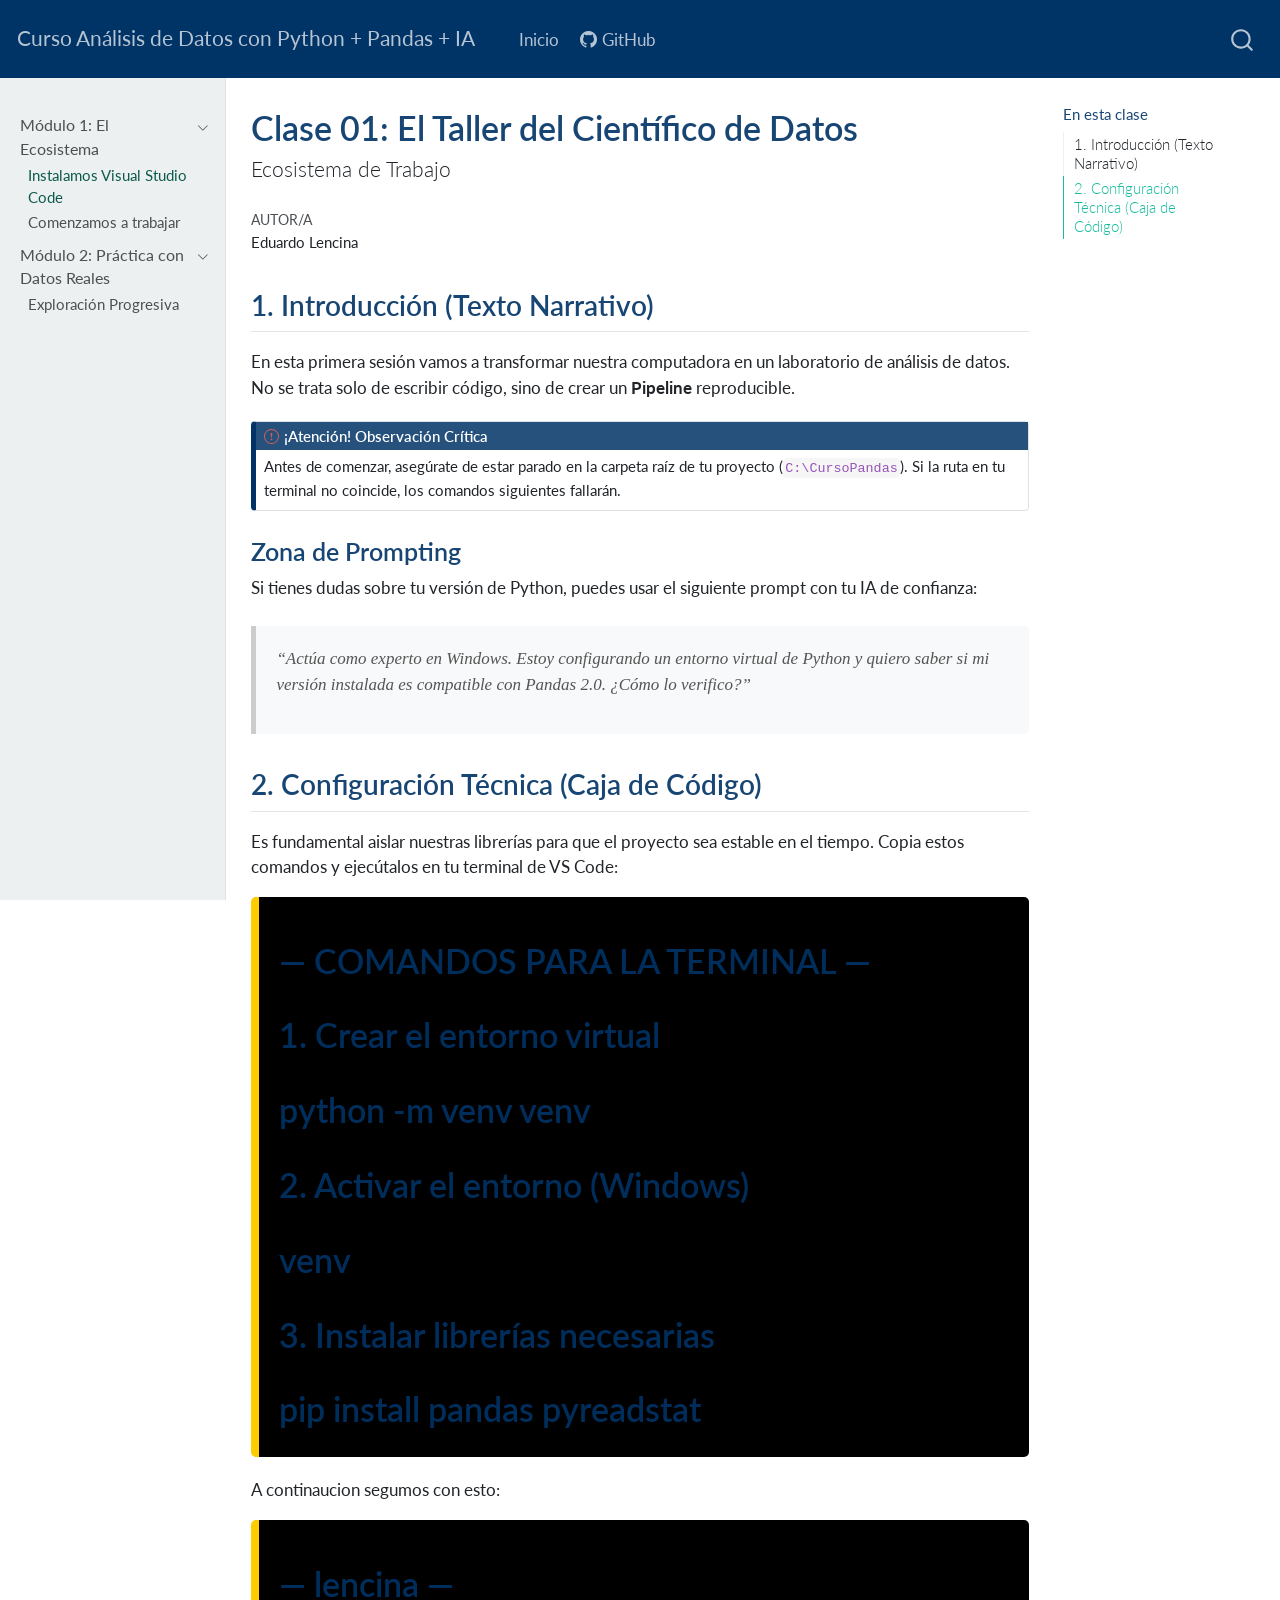
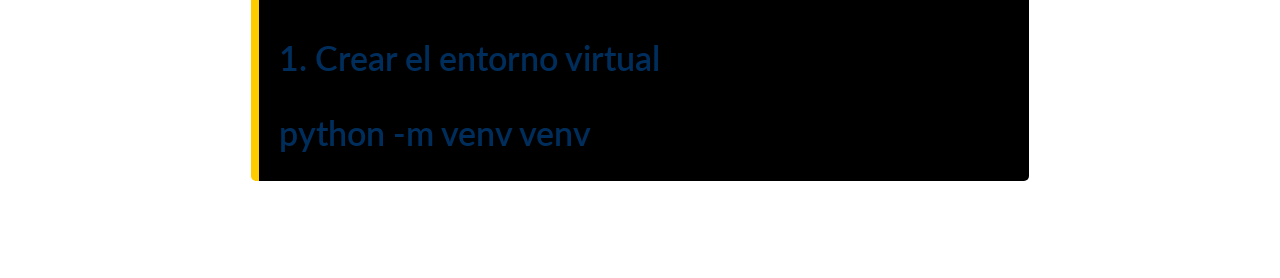
==== commit 1118d244: "nuevo formato" ====
--- a/clase_01.html
+++ b/clase_01.html
@@ -20,40 +20,6 @@
   width: 0.8em;
   margin: 0 0.8em 0.2em -1em; /* quarto-specific, see https://github.com/quarto-dev/quarto-cli/issues/4556 */ 
   vertical-align: middle;
-}
-/* CSS for syntax highlighting */
-pre > code.sourceCode { white-space: pre; position: relative; }
-pre > code.sourceCode > span { display: inline-block; line-height: 1.25; }
-pre > code.sourceCode > span:empty { height: 1.2em; }
-.sourceCode { overflow: visible; }
-code.sourceCode > span { color: inherit; text-decoration: inherit; }
-div.sourceCode { margin: 1em 0; }
-pre.sourceCode { margin: 0; }
-@media screen {
-div.sourceCode { overflow: auto; }
-}
-@media print {
-pre > code.sourceCode { white-space: pre-wrap; }
-pre > code.sourceCode > span { text-indent: -5em; padding-left: 5em; }
-}
-pre.numberSource code
-  { counter-reset: source-line 0; }
-pre.numberSource code > span
-  { position: relative; left: -4em; counter-increment: source-line; }
-pre.numberSource code > span > a:first-child::before
-  { content: counter(source-line);
-    position: relative; left: -1em; text-align: right; vertical-align: baseline;
-    border: none; display: inline-block;
-    -webkit-touch-callout: none; -webkit-user-select: none;
-    -khtml-user-select: none; -moz-user-select: none;
-    -ms-user-select: none; user-select: none;
-    padding: 0 4px; width: 4em;
-  }
-pre.numberSource { margin-left: 3em;  padding-left: 4px; }
-div.sourceCode
-  {   }
-@media screen {
-pre > code.sourceCode > span > a:first-child::before { text-decoration: underline; }
 }
 </style>
 
@@ -163,6 +129,29 @@
  <span class="menu-text">Instalamos Visual Studio Code</span></a>
   </div>
 </li>
+          <li class="sidebar-item">
+  <div class="sidebar-item-container"> 
+  <a href="./clase_02.html" class="sidebar-item-text sidebar-link">
+ <span class="menu-text">Comenzamos a trabajar</span></a>
+  </div>
+</li>
+      </ul>
+  </li>
+        <li class="sidebar-item sidebar-item-section">
+      <div class="sidebar-item-container"> 
+            <a class="sidebar-item-text sidebar-link text-start" data-bs-toggle="collapse" data-bs-target="#quarto-sidebar-section-2" aria-expanded="true">
+ <span class="menu-text">Módulo 2: Práctica con Datos Reales</span></a>
+          <a class="sidebar-item-toggle text-start" data-bs-toggle="collapse" data-bs-target="#quarto-sidebar-section-2" aria-expanded="true" aria-label="Alternar sección">
+            <i class="bi bi-chevron-right ms-2"></i>
+          </a> 
+      </div>
+      <ul id="quarto-sidebar-section-2" class="collapse list-unstyled sidebar-section depth1 show">  
+          <li class="sidebar-item">
+  <div class="sidebar-item-container"> 
+  <a href="./clase_03.html" class="sidebar-item-text sidebar-link">
+ <span class="menu-text">Exploración Progresiva</span></a>
+  </div>
+</li>
       </ul>
   </li>
     </ul>
@@ -188,7 +177,7 @@
 
 <header id="title-block-header" class="quarto-title-block default">
 <div class="quarto-title">
-<div class="quarto-title-block"><div><h1 class="title">Clase 01: El Taller del Científico de Datos</h1><button type="button" class="btn code-tools-button" id="quarto-code-tools-source"><i class="bi"></i> Código</button></div></div>
+<h1 class="title">Clase 01: El Taller del Científico de Datos</h1>
 <p class="subtitle lead">Ecosistema de Trabajo</p>
 </div>
 
@@ -274,8 +263,6 @@
 </section>
 </div>
 
-
-<!-- -->
 
 
 </main> <!-- /main -->
@@ -358,57 +345,6 @@
     // clear code selection
     e.clearSelection();
   });
-  const viewSource = window.document.getElementById('quarto-view-source') ||
-                     window.document.getElementById('quarto-code-tools-source');
-  if (viewSource) {
-    const sourceUrl = viewSource.getAttribute("data-quarto-source-url");
-    viewSource.addEventListener("click", function(e) {
-      if (sourceUrl) {
-        // rstudio viewer pane
-        if (/\bcapabilities=\b/.test(window.location)) {
-          window.open(sourceUrl);
-        } else {
-          window.location.href = sourceUrl;
-        }
-      } else {
-        const modal = new bootstrap.Modal(document.getElementById('quarto-embedded-source-code-modal'));
-        modal.show();
-      }
-      return false;
-    });
-  }
-  function toggleCodeHandler(show) {
-    return function(e) {
-      const detailsSrc = window.document.querySelectorAll(".cell > details > .sourceCode");
-      for (let i=0; i<detailsSrc.length; i++) {
-        const details = detailsSrc[i].parentElement;
-        if (show) {
-          details.open = true;
-        } else {
-          details.removeAttribute("open");
-        }
-      }
-      const cellCodeDivs = window.document.querySelectorAll(".cell > .sourceCode");
-      const fromCls = show ? "hidden" : "unhidden";
-      const toCls = show ? "unhidden" : "hidden";
-      for (let i=0; i<cellCodeDivs.length; i++) {
-        const codeDiv = cellCodeDivs[i];
-        if (codeDiv.classList.contains(fromCls)) {
-          codeDiv.classList.remove(fromCls);
-          codeDiv.classList.add(toCls);
-        } 
-      }
-      return false;
-    }
-  }
-  const hideAllCode = window.document.getElementById("quarto-hide-all-code");
-  if (hideAllCode) {
-    hideAllCode.addEventListener("click", toggleCodeHandler(false));
-  }
-  const showAllCode = window.document.getElementById("quarto-show-all-code");
-  if (showAllCode) {
-    showAllCode.addEventListener("click", toggleCodeHandler(true));
-  }
   function tippyHover(el, contentFn) {
     const config = {
       allowHTML: true,
@@ -562,57 +498,7 @@
     }
   }
 });
-</script><div class="modal fade" id="quarto-embedded-source-code-modal" tabindex="-1" aria-labelledby="quarto-embedded-source-code-modal-label" aria-hidden="true"><div class="modal-dialog modal-dialog-scrollable"><div class="modal-content"><div class="modal-header"><h5 class="modal-title" id="quarto-embedded-source-code-modal-label">Ejecutar el código</h5><button class="btn-close" data-bs-dismiss="modal"></button></div><div class="modal-body"><div class="">
-<div class="sourceCode" id="cb1" data-shortcodes="false"><pre class="sourceCode markdown code-with-copy"><code class="sourceCode markdown"><span id="cb1-1"><a href="#cb1-1" aria-hidden="true" tabindex="-1"></a><span class="co">---</span></span>
-<span id="cb1-2"><a href="#cb1-2" aria-hidden="true" tabindex="-1"></a><span class="an">title:</span><span class="co"> "Clase 01: El Taller del Científico de Datos"</span></span>
-<span id="cb1-3"><a href="#cb1-3" aria-hidden="true" tabindex="-1"></a><span class="an">subtitle:</span><span class="co"> "Ecosistema de Trabajo"</span></span>
-<span id="cb1-4"><a href="#cb1-4" aria-hidden="true" tabindex="-1"></a><span class="co">---</span></span>
-<span id="cb1-5"><a href="#cb1-5" aria-hidden="true" tabindex="-1"></a></span>
-<span id="cb1-6"><a href="#cb1-6" aria-hidden="true" tabindex="-1"></a><span class="fu">## 1. Introducción (Texto Narrativo)</span></span>
-<span id="cb1-7"><a href="#cb1-7" aria-hidden="true" tabindex="-1"></a>En esta primera sesión vamos a transformar nuestra computadora en un laboratorio de análisis de datos. No se trata solo de escribir código, sino de crear un **Pipeline** reproducible.</span>
-<span id="cb1-8"><a href="#cb1-8" aria-hidden="true" tabindex="-1"></a></span>
-<span id="cb1-9"><a href="#cb1-9" aria-hidden="true" tabindex="-1"></a>::: {.callout-important}</span>
-<span id="cb1-10"><a href="#cb1-10" aria-hidden="true" tabindex="-1"></a><span class="fu">## ¡Atención! Observación Crítica</span></span>
-<span id="cb1-11"><a href="#cb1-11" aria-hidden="true" tabindex="-1"></a>Antes de comenzar, asegúrate de estar parado en la carpeta raíz de tu proyecto (<span class="in">`C:\CursoPandas`</span>). Si la ruta en tu terminal no coincide, los comandos siguientes fallarán.</span>
-<span id="cb1-12"><a href="#cb1-12" aria-hidden="true" tabindex="-1"></a>:::</span>
-<span id="cb1-13"><a href="#cb1-13" aria-hidden="true" tabindex="-1"></a></span>
-<span id="cb1-14"><a href="#cb1-14" aria-hidden="true" tabindex="-1"></a><span class="fu">### Zona de Prompting</span></span>
-<span id="cb1-15"><a href="#cb1-15" aria-hidden="true" tabindex="-1"></a>Si tienes dudas sobre tu versión de Python, puedes usar el siguiente prompt con tu IA de confianza:</span>
-<span id="cb1-16"><a href="#cb1-16" aria-hidden="true" tabindex="-1"></a></span>
-<span id="cb1-17"><a href="#cb1-17" aria-hidden="true" tabindex="-1"></a>::: {.gray-italic-box}</span>
-<span id="cb1-18"><a href="#cb1-18" aria-hidden="true" tabindex="-1"></a>*"Actúa como experto en Windows. Estoy configurando un entorno virtual de Python y quiero saber si mi versión instalada es compatible con Pandas 2.0. ¿Cómo lo verifico?"*</span>
-<span id="cb1-19"><a href="#cb1-19" aria-hidden="true" tabindex="-1"></a>:::</span>
-<span id="cb1-20"><a href="#cb1-20" aria-hidden="true" tabindex="-1"></a></span>
-<span id="cb1-21"><a href="#cb1-21" aria-hidden="true" tabindex="-1"></a><span class="fu">## 2. Configuración Técnica (Caja de Código)</span></span>
-<span id="cb1-22"><a href="#cb1-22" aria-hidden="true" tabindex="-1"></a>Es fundamental aislar nuestras librerías para que el proyecto sea estable en el tiempo. Copia estos comandos y ejecútalos en tu terminal de VS Code:</span>
-<span id="cb1-23"><a href="#cb1-23" aria-hidden="true" tabindex="-1"></a></span>
-<span id="cb1-24"><a href="#cb1-24" aria-hidden="true" tabindex="-1"></a>::: {.monitor-box}</span>
-<span id="cb1-25"><a href="#cb1-25" aria-hidden="true" tabindex="-1"></a><span class="fu"># --- COMANDOS PARA LA TERMINAL ---</span></span>
-<span id="cb1-26"><a href="#cb1-26" aria-hidden="true" tabindex="-1"></a></span>
-<span id="cb1-27"><a href="#cb1-27" aria-hidden="true" tabindex="-1"></a><span class="fu"># 1. Crear el entorno virtual</span></span>
-<span id="cb1-28"><a href="#cb1-28" aria-hidden="true" tabindex="-1"></a><span class="fu"># python -m venv venv</span></span>
-<span id="cb1-29"><a href="#cb1-29" aria-hidden="true" tabindex="-1"></a></span>
-<span id="cb1-30"><a href="#cb1-30" aria-hidden="true" tabindex="-1"></a><span class="fu"># 2. Activar el entorno (Windows)</span></span>
-<span id="cb1-31"><a href="#cb1-31" aria-hidden="true" tabindex="-1"></a><span class="fu"># venv\Scripts\activate</span></span>
-<span id="cb1-32"><a href="#cb1-32" aria-hidden="true" tabindex="-1"></a></span>
-<span id="cb1-33"><a href="#cb1-33" aria-hidden="true" tabindex="-1"></a><span class="fu"># 3. Instalar librerías necesarias</span></span>
-<span id="cb1-34"><a href="#cb1-34" aria-hidden="true" tabindex="-1"></a><span class="fu"># pip install pandas pyreadstat</span></span>
-<span id="cb1-35"><a href="#cb1-35" aria-hidden="true" tabindex="-1"></a></span>
-<span id="cb1-36"><a href="#cb1-36" aria-hidden="true" tabindex="-1"></a>:::</span>
-<span id="cb1-37"><a href="#cb1-37" aria-hidden="true" tabindex="-1"></a></span>
-<span id="cb1-38"><a href="#cb1-38" aria-hidden="true" tabindex="-1"></a></span>
-<span id="cb1-39"><a href="#cb1-39" aria-hidden="true" tabindex="-1"></a>A continaucion segumos con esto: </span>
-<span id="cb1-40"><a href="#cb1-40" aria-hidden="true" tabindex="-1"></a></span>
-<span id="cb1-41"><a href="#cb1-41" aria-hidden="true" tabindex="-1"></a>::: {.monitor-box}</span>
-<span id="cb1-42"><a href="#cb1-42" aria-hidden="true" tabindex="-1"></a><span class="fu"># --- lencina ---</span></span>
-<span id="cb1-43"><a href="#cb1-43" aria-hidden="true" tabindex="-1"></a></span>
-<span id="cb1-44"><a href="#cb1-44" aria-hidden="true" tabindex="-1"></a><span class="fu"># 1. Crear el entorno virtual</span></span>
-<span id="cb1-45"><a href="#cb1-45" aria-hidden="true" tabindex="-1"></a><span class="fu"># python -m venv venv</span></span>
-<span id="cb1-46"><a href="#cb1-46" aria-hidden="true" tabindex="-1"></a></span>
-<span id="cb1-47"><a href="#cb1-47" aria-hidden="true" tabindex="-1"></a>:::</span>
-<span id="cb1-48"><a href="#cb1-48" aria-hidden="true" tabindex="-1"></a></span>
-<span id="cb1-49"><a href="#cb1-49" aria-hidden="true" tabindex="-1"></a></span></code><button title="Copiar al portapapeles" class="code-copy-button"><i class="bi"></i></button></pre></div>
-</div></div></div></div></div>
+</script>
 </div> <!-- /content -->
 
 
--- a/styles.css
+++ b/styles.css
@@ -33,38 +33,41 @@
   font-family: 'Georgia', serif;
 }
 
-/* 4. ESTILO MONITOR / TERMINAL (Ultra Blindado) */
+/* 4. EL MONITOR (ESTILO TERMINAL ÁMBAR) */
+/* La caja contenedora */
 .monitor-box {
-  background-color: #2b2b2b !important; /* Fondo oscuro obligatorio */
-  padding: 15px !important;
-  border-radius: 5px !important;
-  margin: 15px 0 !important;
-  border: 1px solid #444 !important;
-  display: block !important;
+    background-color: #000000 !important;
+    padding: 10px 20px;
+    border-radius: 5px;
+    margin-bottom: 20px;
+    border-left: 8px solid #ffcc00;
 }
 
-/* El selector '*' asegura que NADA (p, span, h, etc.) herede el azul o el tamaño grande */
-.monitor-box, 
-.monitor-box * {
-  color: #ffc66d !important;             /* Color ámbar/consola */
-  font-family: 'Consolas', 'Courier New', monospace !important;
-  font-size: 13px !important;            /* Letra chica tipo terminal */
-  line-height: 1.4 !important;
-  text-decoration: none !important;
-  font-style: normal !important;
-  font-weight: normal !important;
-  margin-top: 0 !important;
-  margin-bottom: 0 !important;
+/* El bloque de código de Quarto que vive adentro del monitor */
+.monitor-box .cell-code,
+.monitor-box pre,
+.monitor-box code,
+.monitor-box .sourceCode {
+    background-color: #000000 !important; /* Fuerza fondo negro */
+    color: #ffcc00 !important;           /* Fuerza letra ámbar */
+    border: none !important;              /* Quita bordes grises */
+    box-shadow: none !important;
+    font-family: 'Consolas', monospace !important;
 }
 
-/* Resaltado opcional: lo que pongas entre asteriscos ** se verá blanco brillante */
-.monitor-box strong, 
-.monitor-box b {
-  font-weight: bold !important;
-  color: #ffffff !important; 
+/* Los "tokens" (palabras clave, números, etc.) que Quarto pinta de colores */
+.monitor-box span {
+    color: #ffcc00 !important;           /* Obliga a todos los tokens a ser ámbar */
+    background-color: transparent !important;
 }
 
-/* 5. AJUSTES DE CAJAS DE CÓDIGO ESTÁNDAR DE QUARTO */
+/* LA REGLA DEL VERDE PARA COMENTARIOS */
+.monitor-box span.co {
+    color: #00ff00 !important; /* Verde para los # comentarios */
+}
+
+
+/* 5. AJUSTES DE CAJAS DE CÓDIGO ESTÁNDAR (Fuera del monitor) */
 .cell-code {
   background-color: #f4f4f4 !important;
   border: 1px solid #ddd;
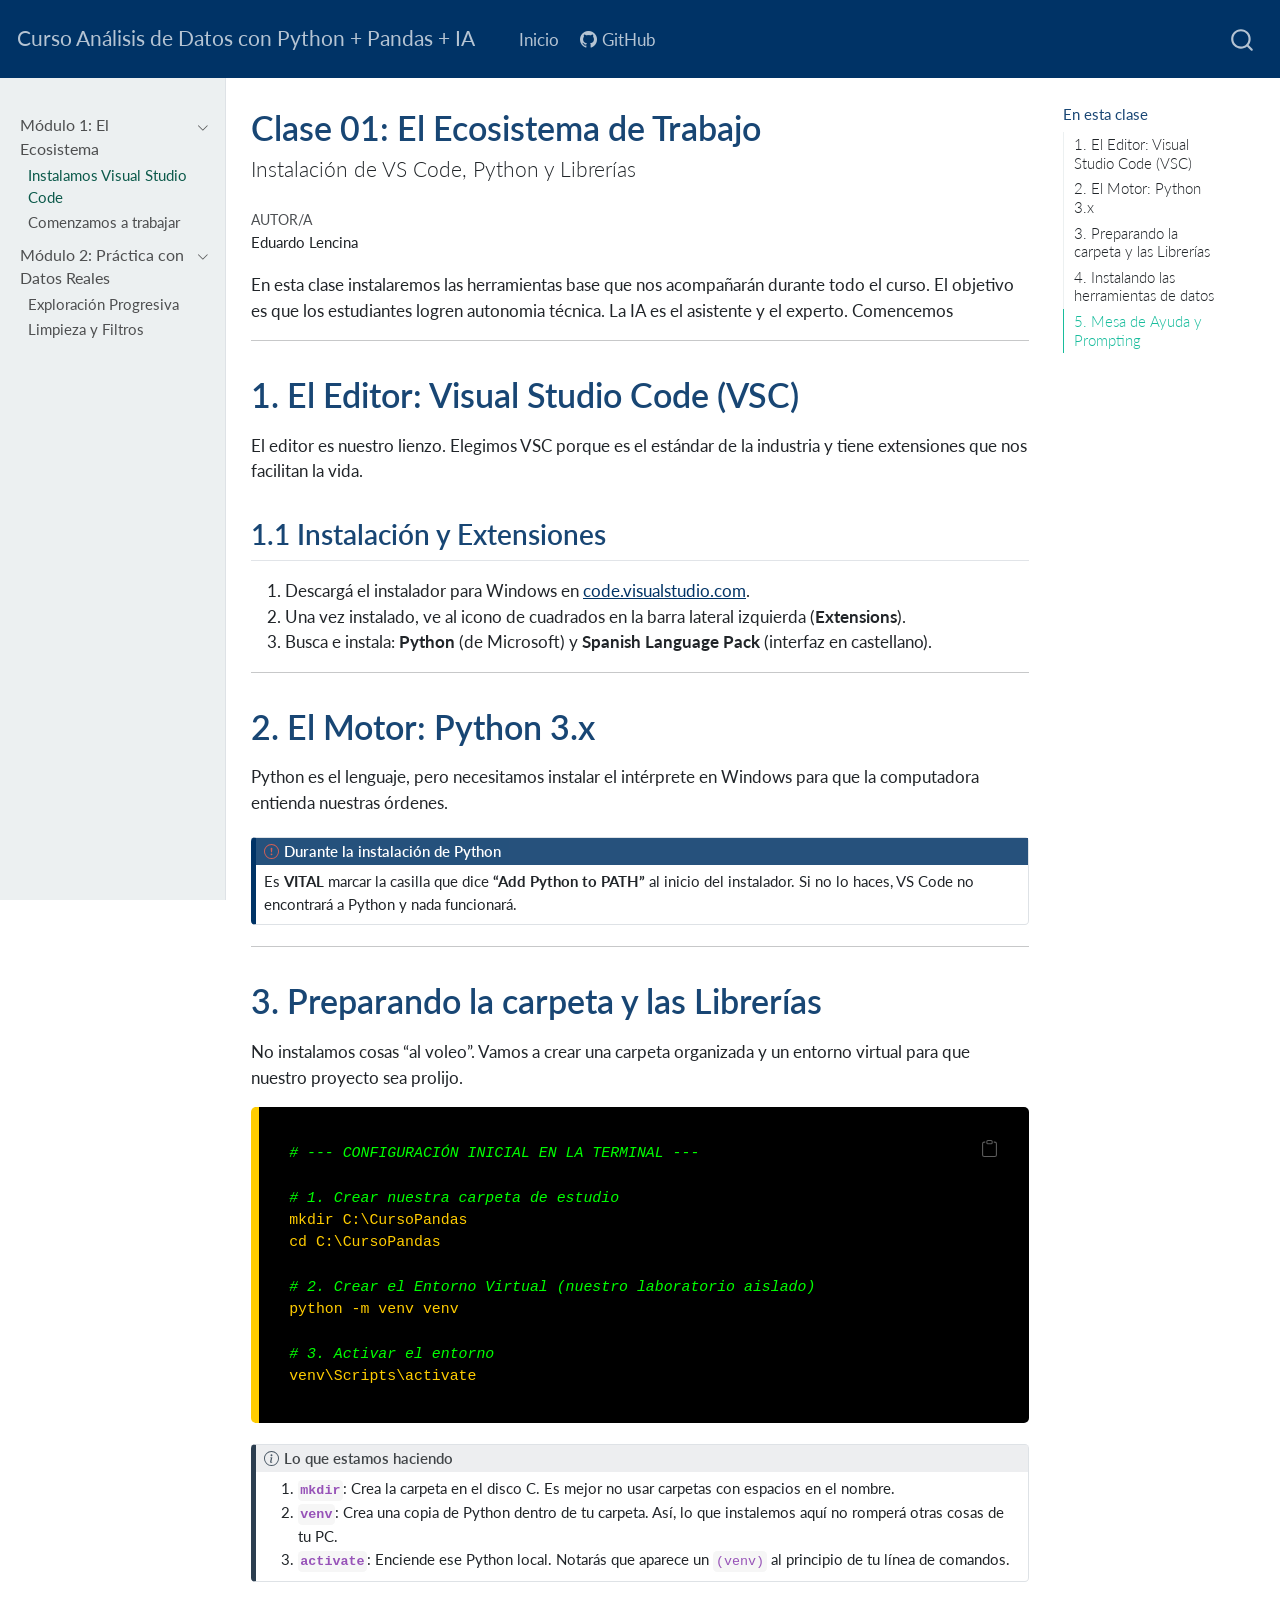
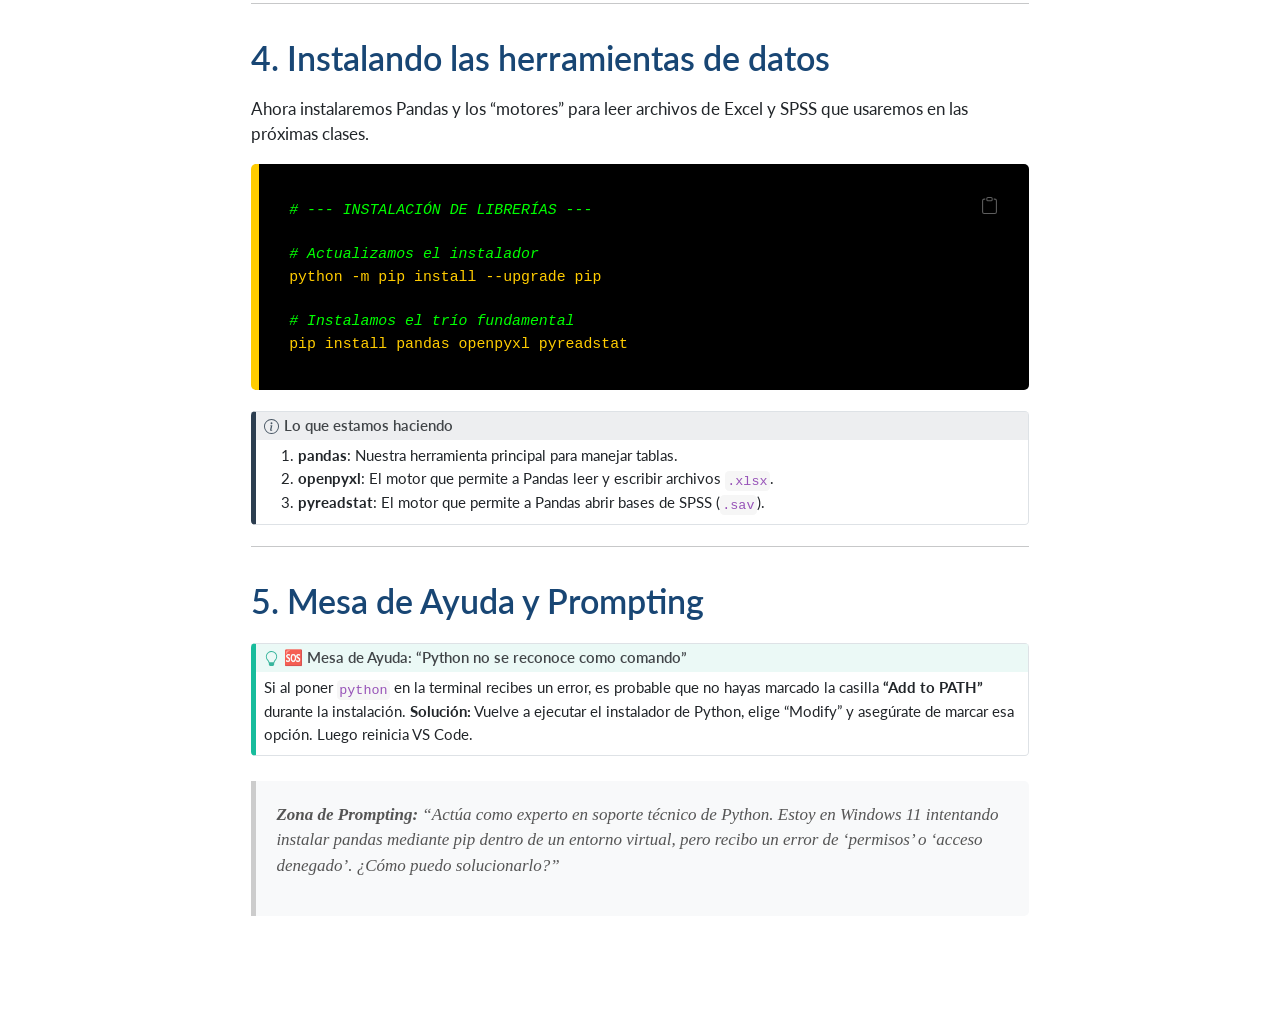
==== commit 960cb804: "arrancamos" ====
--- a/clase_01.html
+++ b/clase_01.html
@@ -8,7 +8,7 @@
 
 <meta name="author" content="Eduardo Lencina">
 
-<title>Curso Análisis de Datos con Python + Pandas + IA - Clase 01: El Taller del Científico de Datos</title>
+<title>Curso Análisis de Datos con Python + Pandas + IA - Clase 01: El Ecosistema de Trabajo</title>
 <style>
 code{white-space: pre-wrap;}
 span.smallcaps{font-variant: small-caps;}
@@ -20,6 +20,40 @@
   width: 0.8em;
   margin: 0 0.8em 0.2em -1em; /* quarto-specific, see https://github.com/quarto-dev/quarto-cli/issues/4556 */ 
   vertical-align: middle;
+}
+/* CSS for syntax highlighting */
+pre > code.sourceCode { white-space: pre; position: relative; }
+pre > code.sourceCode > span { display: inline-block; line-height: 1.25; }
+pre > code.sourceCode > span:empty { height: 1.2em; }
+.sourceCode { overflow: visible; }
+code.sourceCode > span { color: inherit; text-decoration: inherit; }
+div.sourceCode { margin: 1em 0; }
+pre.sourceCode { margin: 0; }
+@media screen {
+div.sourceCode { overflow: auto; }
+}
+@media print {
+pre > code.sourceCode { white-space: pre-wrap; }
+pre > code.sourceCode > span { text-indent: -5em; padding-left: 5em; }
+}
+pre.numberSource code
+  { counter-reset: source-line 0; }
+pre.numberSource code > span
+  { position: relative; left: -4em; counter-increment: source-line; }
+pre.numberSource code > span > a:first-child::before
+  { content: counter(source-line);
+    position: relative; left: -1em; text-align: right; vertical-align: baseline;
+    border: none; display: inline-block;
+    -webkit-touch-callout: none; -webkit-user-select: none;
+    -khtml-user-select: none; -moz-user-select: none;
+    -ms-user-select: none; user-select: none;
+    padding: 0 4px; width: 4em;
+  }
+pre.numberSource { margin-left: 3em;  padding-left: 4px; }
+div.sourceCode
+  {   }
+@media screen {
+pre > code.sourceCode > span > a:first-child::before { text-decoration: underline; }
 }
 </style>
 
@@ -152,6 +186,12 @@
  <span class="menu-text">Exploración Progresiva</span></a>
   </div>
 </li>
+          <li class="sidebar-item">
+  <div class="sidebar-item-container"> 
+  <a href="./clase_04.html" class="sidebar-item-text sidebar-link">
+ <span class="menu-text">Limpieza y Filtros</span></a>
+  </div>
+</li>
       </ul>
   </li>
     </ul>
@@ -164,11 +204,14 @@
     <h2 id="toc-title">En esta clase</h2>
    
   <ul>
-  <li><a href="#introducción-texto-narrativo" id="toc-introducción-texto-narrativo" class="nav-link active" data-scroll-target="#introducción-texto-narrativo">1. Introducción (Texto Narrativo)</a>
+  <li><a href="#el-editor-visual-studio-code-vsc" id="toc-el-editor-visual-studio-code-vsc" class="nav-link active" data-scroll-target="#el-editor-visual-studio-code-vsc">1. El Editor: Visual Studio Code (VSC)</a>
   <ul class="collapse">
-  <li><a href="#zona-de-prompting" id="toc-zona-de-prompting" class="nav-link" data-scroll-target="#zona-de-prompting">Zona de Prompting</a></li>
+  <li><a href="#instalación-y-extensiones" id="toc-instalación-y-extensiones" class="nav-link" data-scroll-target="#instalación-y-extensiones">1.1 Instalación y Extensiones</a></li>
   </ul></li>
-  <li><a href="#configuración-técnica-caja-de-código" id="toc-configuración-técnica-caja-de-código" class="nav-link" data-scroll-target="#configuración-técnica-caja-de-código">2. Configuración Técnica (Caja de Código)</a></li>
+  <li><a href="#el-motor-python-3.x" id="toc-el-motor-python-3.x" class="nav-link" data-scroll-target="#el-motor-python-3.x">2. El Motor: Python 3.x</a></li>
+  <li><a href="#preparando-la-carpeta-y-las-librerías" id="toc-preparando-la-carpeta-y-las-librerías" class="nav-link" data-scroll-target="#preparando-la-carpeta-y-las-librerías">3. Preparando la carpeta y las Librerías</a></li>
+  <li><a href="#instalando-las-herramientas-de-datos" id="toc-instalando-las-herramientas-de-datos" class="nav-link" data-scroll-target="#instalando-las-herramientas-de-datos">4. Instalando las herramientas de datos</a></li>
+  <li><a href="#mesa-de-ayuda-y-prompting" id="toc-mesa-de-ayuda-y-prompting" class="nav-link" data-scroll-target="#mesa-de-ayuda-y-prompting">5. Mesa de Ayuda y Prompting</a></li>
   </ul>
 </nav>
     </div>
@@ -177,8 +220,8 @@
 
 <header id="title-block-header" class="quarto-title-block default">
 <div class="quarto-title">
-<h1 class="title">Clase 01: El Taller del Científico de Datos</h1>
-<p class="subtitle lead">Ecosistema de Trabajo</p>
+<h1 class="title">Clase 01: El Ecosistema de Trabajo</h1>
+<p class="subtitle lead">Instalación de VS Code, Python y Librerías</p>
 </div>
 
 
@@ -199,71 +242,126 @@
 
 </header>
 
-<section id="introducción-texto-narrativo" class="level2">
-<h2 class="anchored" data-anchor-id="introducción-texto-narrativo">1. Introducción (Texto Narrativo)</h2>
-<p>En esta primera sesión vamos a transformar nuestra computadora en un laboratorio de análisis de datos. No se trata solo de escribir código, sino de crear un <strong>Pipeline</strong> reproducible.</p>
+<p>En esta clase instalaremos las herramientas base que nos acompañarán durante todo el curso. El objetivo es que los estudiantes logren autonomia técnica. La IA es el asistente y el experto. Comencemos</p>
+<hr>
+<section id="el-editor-visual-studio-code-vsc" class="level1">
+<h1>1. El Editor: Visual Studio Code (VSC)</h1>
+<p>El editor es nuestro lienzo. Elegimos VSC porque es el estándar de la industria y tiene extensiones que nos facilitan la vida.</p>
+<section id="instalación-y-extensiones" class="level2">
+<h2 class="anchored" data-anchor-id="instalación-y-extensiones">1.1 Instalación y Extensiones</h2>
+<ol type="1">
+<li>Descargá el instalador para Windows en <a href="https://code.visualstudio.com/">code.visualstudio.com</a>.</li>
+<li>Una vez instalado, ve al icono de cuadrados en la barra lateral izquierda (<strong>Extensions</strong>).</li>
+<li>Busca e instala: <strong>Python</strong> (de Microsoft) y <strong>Spanish Language Pack</strong> (interfaz en castellano).</li>
+</ol>
+<hr>
+</section>
+</section>
+<section id="el-motor-python-3.x" class="level1">
+<h1>2. El Motor: Python 3.x</h1>
+<p>Python es el lenguaje, pero necesitamos instalar el intérprete en Windows para que la computadora entienda nuestras órdenes.</p>
 <div class="callout callout-style-default callout-important callout-titled">
 <div class="callout-header d-flex align-content-center">
 <div class="callout-icon-container">
 <i class="callout-icon"></i>
 </div>
 <div class="callout-title-container flex-fill">
-¡Atención! Observación Crítica
+Durante la instalación de Python
 </div>
 </div>
 <div class="callout-body-container callout-body">
-<p>Antes de comenzar, asegúrate de estar parado en la carpeta raíz de tu proyecto (<code>C:\CursoPandas</code>). Si la ruta en tu terminal no coincide, los comandos siguientes fallarán.</p>
-</div>
-</div>
-<section id="zona-de-prompting" class="level3">
-<h3 class="anchored" data-anchor-id="zona-de-prompting">Zona de Prompting</h3>
-<p>Si tienes dudas sobre tu versión de Python, puedes usar el siguiente prompt con tu IA de confianza:</p>
+<p>Es <strong>VITAL</strong> marcar la casilla que dice <strong>“Add Python to PATH”</strong> al inicio del instalador. Si no lo haces, VS Code no encontrará a Python y nada funcionará.</p>
+</div>
+</div>
+<hr>
+</section>
+<section id="preparando-la-carpeta-y-las-librerías" class="level1">
+<h1>3. Preparando la carpeta y las Librerías</h1>
+<p>No instalamos cosas “al voleo”. Vamos a crear una carpeta organizada y un entorno virtual para que nuestro proyecto sea prolijo.</p>
+<div class="monitor-box">
+<div class="sourceCode" id="cb1"><pre class="sourceCode python code-with-copy"><code class="sourceCode python"><span id="cb1-1"><a href="#cb1-1" aria-hidden="true" tabindex="-1"></a><span class="co"># --- CONFIGURACIÓN INICIAL EN LA TERMINAL ---</span></span>
+<span id="cb1-2"><a href="#cb1-2" aria-hidden="true" tabindex="-1"></a></span>
+<span id="cb1-3"><a href="#cb1-3" aria-hidden="true" tabindex="-1"></a><span class="co"># 1. Crear nuestra carpeta de estudio</span></span>
+<span id="cb1-4"><a href="#cb1-4" aria-hidden="true" tabindex="-1"></a>mkdir C:\CursoPandas</span>
+<span id="cb1-5"><a href="#cb1-5" aria-hidden="true" tabindex="-1"></a>cd C:\CursoPandas</span>
+<span id="cb1-6"><a href="#cb1-6" aria-hidden="true" tabindex="-1"></a></span>
+<span id="cb1-7"><a href="#cb1-7" aria-hidden="true" tabindex="-1"></a><span class="co"># 2. Crear el Entorno Virtual (nuestro laboratorio aislado)</span></span>
+<span id="cb1-8"><a href="#cb1-8" aria-hidden="true" tabindex="-1"></a>python <span class="op">-</span>m venv venv</span>
+<span id="cb1-9"><a href="#cb1-9" aria-hidden="true" tabindex="-1"></a></span>
+<span id="cb1-10"><a href="#cb1-10" aria-hidden="true" tabindex="-1"></a><span class="co"># 3. Activar el entorno</span></span>
+<span id="cb1-11"><a href="#cb1-11" aria-hidden="true" tabindex="-1"></a>venv\Scripts\activate</span></code><button title="Copiar al portapapeles" class="code-copy-button"><i class="bi"></i></button></pre></div>
+</div>
+<div class="callout callout-style-default callout-note callout-titled">
+<div class="callout-header d-flex align-content-center">
+<div class="callout-icon-container">
+<i class="callout-icon"></i>
+</div>
+<div class="callout-title-container flex-fill">
+Lo que estamos haciendo
+</div>
+</div>
+<div class="callout-body-container callout-body">
+<ol type="1">
+<li><strong><code>mkdir</code></strong>: Crea la carpeta en el disco C. Es mejor no usar carpetas con espacios en el nombre.</li>
+<li><strong><code>venv</code></strong>: Crea una copia de Python dentro de tu carpeta. Así, lo que instalemos aquí no romperá otras cosas de tu PC.</li>
+<li><strong><code>activate</code></strong>: Enciende ese Python local. Notarás que aparece un <code>(venv)</code> al principio de tu línea de comandos.</li>
+</ol>
+</div>
+</div>
+<hr>
+</section>
+<section id="instalando-las-herramientas-de-datos" class="level1">
+<h1>4. Instalando las herramientas de datos</h1>
+<p>Ahora instalaremos Pandas y los “motores” para leer archivos de Excel y SPSS que usaremos en las próximas clases.</p>
+<div class="monitor-box">
+<div class="sourceCode" id="cb2"><pre class="sourceCode python code-with-copy"><code class="sourceCode python"><span id="cb2-1"><a href="#cb2-1" aria-hidden="true" tabindex="-1"></a><span class="co"># --- INSTALACIÓN DE LIBRERÍAS ---</span></span>
+<span id="cb2-2"><a href="#cb2-2" aria-hidden="true" tabindex="-1"></a></span>
+<span id="cb2-3"><a href="#cb2-3" aria-hidden="true" tabindex="-1"></a><span class="co"># Actualizamos el instalador</span></span>
+<span id="cb2-4"><a href="#cb2-4" aria-hidden="true" tabindex="-1"></a>python <span class="op">-</span>m pip install <span class="op">--</span>upgrade pip</span>
+<span id="cb2-5"><a href="#cb2-5" aria-hidden="true" tabindex="-1"></a></span>
+<span id="cb2-6"><a href="#cb2-6" aria-hidden="true" tabindex="-1"></a><span class="co"># Instalamos el trío fundamental</span></span>
+<span id="cb2-7"><a href="#cb2-7" aria-hidden="true" tabindex="-1"></a>pip install pandas openpyxl pyreadstat</span></code><button title="Copiar al portapapeles" class="code-copy-button"><i class="bi"></i></button></pre></div>
+</div>
+<div class="callout callout-style-default callout-note callout-titled">
+<div class="callout-header d-flex align-content-center">
+<div class="callout-icon-container">
+<i class="callout-icon"></i>
+</div>
+<div class="callout-title-container flex-fill">
+Lo que estamos haciendo
+</div>
+</div>
+<div class="callout-body-container callout-body">
+<ol type="1">
+<li><strong>pandas</strong>: Nuestra herramienta principal para manejar tablas.</li>
+<li><strong>openpyxl</strong>: El motor que permite a Pandas leer y escribir archivos <code>.xlsx</code>.</li>
+<li><strong>pyreadstat</strong>: El motor que permite a Pandas abrir bases de SPSS (<code>.sav</code>).</li>
+</ol>
+</div>
+</div>
+<hr>
+</section>
+<section id="mesa-de-ayuda-y-prompting" class="level1">
+<h1>5. Mesa de Ayuda y Prompting</h1>
+<div class="callout callout-style-default callout-tip callout-titled">
+<div class="callout-header d-flex align-content-center">
+<div class="callout-icon-container">
+<i class="callout-icon"></i>
+</div>
+<div class="callout-title-container flex-fill">
+🆘 Mesa de Ayuda: “Python no se reconoce como comando”
+</div>
+</div>
+<div class="callout-body-container callout-body">
+<p>Si al poner <code>python</code> en la terminal recibes un error, es probable que no hayas marcado la casilla <strong>“Add to PATH”</strong> durante la instalación. <strong>Solución:</strong> Vuelve a ejecutar el instalador de Python, elige “Modify” y asegúrate de marcar esa opción. Luego reinicia VS Code.</p>
+</div>
+</div>
 <div class="gray-italic-box">
-<p><em>“Actúa como experto en Windows. Estoy configurando un entorno virtual de Python y quiero saber si mi versión instalada es compatible con Pandas 2.0. ¿Cómo lo verifico?”</em></p>
-</div>
+<p><strong>Zona de Prompting:</strong> “Actúa como experto en soporte técnico de Python. Estoy en Windows 11 intentando instalar pandas mediante pip dentro de un entorno virtual, pero recibo un error de ‘permisos’ o ‘acceso denegado’. ¿Cómo puedo solucionarlo?”</p>
+</div>
+
+
 </section>
-</section>
-<section id="configuración-técnica-caja-de-código" class="level2">
-<h2 class="anchored" data-anchor-id="configuración-técnica-caja-de-código">2. Configuración Técnica (Caja de Código)</h2>
-<p>Es fundamental aislar nuestras librerías para que el proyecto sea estable en el tiempo. Copia estos comandos y ejecútalos en tu terminal de VS Code:</p>
-</section>
-<div class="monitor-box">
-<section id="comandos-para-la-terminal" class="level1">
-<h1>— COMANDOS PARA LA TERMINAL —</h1>
-</section>
-<section id="crear-el-entorno-virtual" class="level1">
-<h1>1. Crear el entorno virtual</h1>
-</section>
-<section id="python--m-venv-venv" class="level1">
-<h1>python -m venv venv</h1>
-</section>
-<section id="activar-el-entorno-windows" class="level1">
-<h1>2. Activar el entorno (Windows)</h1>
-</section>
-<section id="venv" class="level1">
-<h1>venv</h1>
-</section>
-<section id="instalar-librerías-necesarias" class="level1">
-<h1>3. Instalar librerías necesarias</h1>
-</section>
-<section id="pip-install-pandas-pyreadstat" class="level1">
-<h1>pip install pandas pyreadstat</h1>
-</section>
-</div>
-<p>A continaucion segumos con esto:</p>
-<div class="monitor-box">
-<section id="lencina" class="level1">
-<h1>— lencina —</h1>
-</section>
-<section id="crear-el-entorno-virtual-1" class="level1">
-<h1>1. Crear el entorno virtual</h1>
-</section>
-<section id="python--m-venv-venv-1" class="level1">
-<h1>python -m venv venv</h1>
-</section>
-</div>
-
-
 
 </main> <!-- /main -->
 <script id="quarto-html-after-body" type="application/javascript">
--- a/site_libs/quarto-html/quarto-syntax-highlighting.css
+++ b/site_libs/quarto-html/quarto-syntax-highlighting.css
@@ -1,34 +1,34 @@
 /* quarto syntax highlight colors */
 :root {
-  --quarto-hl-al-color: #f51818;
-  --quarto-hl-an-color: #e6ba7e;
-  --quarto-hl-at-color: #399ee6;
-  --quarto-hl-bn-color: #ff9940;
-  --quarto-hl-bu-color: #4cbf99;
-  --quarto-hl-ch-color: #4cbf99;
-  --quarto-hl-co-color: #607880;
-  --quarto-hl-cv-color: #a37acc;
-  --quarto-hl-cn-color: #a37acc;
-  --quarto-hl-cf-color: #fa8d3e;
-  --quarto-hl-dt-color: #fa8d3e;
-  --quarto-hl-dv-color: #ff9940;
-  --quarto-hl-do-color: #607880;
-  --quarto-hl-er-color: #f51818;
-  --quarto-hl-ex-color: #399ee6;
-  --quarto-hl-fl-color: #ff9940;
-  --quarto-hl-fu-color: #f2ae49;
-  --quarto-hl-im-color: #86b300;
-  --quarto-hl-in-color: #ff9940;
-  --quarto-hl-kw-color: #fa8d3e;
-  --quarto-hl-op-color: #ed9366;
-  --quarto-hl-pp-color: #f07171;
-  --quarto-hl-re-color: #399ee6;
-  --quarto-hl-sc-color: #4cbf99;
-  --quarto-hl-ss-color: #4cbf99;
-  --quarto-hl-st-color: #86b300;
-  --quarto-hl-va-color: #55b4d4;
-  --quarto-hl-vs-color: #86b300;
-  --quarto-hl-wa-color: #f07171;
+  --quarto-hl-ot-color: #003B4F;
+  --quarto-hl-at-color: #657422;
+  --quarto-hl-ss-color: #20794D;
+  --quarto-hl-an-color: #5E5E5E;
+  --quarto-hl-fu-color: #4758AB;
+  --quarto-hl-st-color: #20794D;
+  --quarto-hl-cf-color: #003B4F;
+  --quarto-hl-op-color: #5E5E5E;
+  --quarto-hl-er-color: #AD0000;
+  --quarto-hl-bn-color: #AD0000;
+  --quarto-hl-al-color: #AD0000;
+  --quarto-hl-va-color: #111111;
+  --quarto-hl-bu-color: inherit;
+  --quarto-hl-ex-color: inherit;
+  --quarto-hl-pp-color: #AD0000;
+  --quarto-hl-in-color: #5E5E5E;
+  --quarto-hl-vs-color: #20794D;
+  --quarto-hl-wa-color: #5E5E5E;
+  --quarto-hl-do-color: #5E5E5E;
+  --quarto-hl-im-color: #00769E;
+  --quarto-hl-ch-color: #20794D;
+  --quarto-hl-dt-color: #AD0000;
+  --quarto-hl-fl-color: #AD0000;
+  --quarto-hl-co-color: #5E5E5E;
+  --quarto-hl-cv-color: #5E5E5E;
+  --quarto-hl-cn-color: #8f5902;
+  --quarto-hl-sc-color: #5E5E5E;
+  --quarto-hl-dv-color: #AD0000;
+  --quarto-hl-kw-color: #003B4F;
 }
 
 /* other quarto variables */
@@ -36,145 +36,164 @@
   --quarto-font-monospace: SFMono-Regular, Menlo, Monaco, Consolas, "Liberation Mono", "Courier New", monospace;
 }
 
-code span.al {
-  background-color: #faefef;
-  font-weight: bold;
-  color: #f51818;
-}
-
-code span.an {
-  color: #e6ba7e;
-}
-
-code span.at {
-  color: #399ee6;
-}
-
-code span.bn {
-  color: #ff9940;
-}
-
-code span.bu {
-  color: #4cbf99;
-}
-
-code span.ch {
-  color: #4cbf99;
-}
-
-code span.co {
-  font-style: italic;
-  color: #607880;
-}
-
-code span.cv {
-  color: #a37acc;
-}
-
-code span.cn {
-  color: #a37acc;
-}
-
-code span.cf {
-  font-weight: bold;
-  color: #fa8d3e;
-}
-
-code span.dt {
-  color: #fa8d3e;
-}
-
-code span.dv {
-  color: #ff9940;
-}
-
-code span.do {
-  color: #607880;
-}
-
-code span.er {
-  color: #f51818;
-  text-decoration: underline;
-}
-
-code span.ex {
-  font-weight: bold;
-  color: #399ee6;
-}
-
-code span.fl {
-  color: #ff9940;
-}
-
-code span.fu {
-  color: #f2ae49;
-}
-
-code span.im {
-  color: #86b300;
-}
-
-code span.in {
-  color: #ff9940;
-}
-
-code span.kw {
-  font-weight: bold;
-  color: #fa8d3e;
-}
-
 pre > code.sourceCode > span {
-  color: #575f66;
+  color: #003B4F;
 }
 
 code span {
-  color: #575f66;
+  color: #003B4F;
 }
 
 code.sourceCode > span {
-  color: #575f66;
+  color: #003B4F;
 }
 
 div.sourceCode,
 div.sourceCode pre.sourceCode {
-  color: #575f66;
+  color: #003B4F;
+}
+
+code span.ot {
+  color: #003B4F;
+  font-style: inherit;
+}
+
+code span.at {
+  color: #657422;
+  font-style: inherit;
+}
+
+code span.ss {
+  color: #20794D;
+  font-style: inherit;
+}
+
+code span.an {
+  color: #5E5E5E;
+  font-style: inherit;
+}
+
+code span.fu {
+  color: #4758AB;
+  font-style: inherit;
+}
+
+code span.st {
+  color: #20794D;
+  font-style: inherit;
+}
+
+code span.cf {
+  color: #003B4F;
+  font-style: inherit;
 }
 
 code span.op {
-  color: #ed9366;
+  color: #5E5E5E;
+  font-style: inherit;
+}
+
+code span.er {
+  color: #AD0000;
+  font-style: inherit;
+}
+
+code span.bn {
+  color: #AD0000;
+  font-style: inherit;
+}
+
+code span.al {
+  color: #AD0000;
+  font-style: inherit;
+}
+
+code span.va {
+  color: #111111;
+  font-style: inherit;
+}
+
+code span.bu {
+  font-style: inherit;
+}
+
+code span.ex {
+  font-style: inherit;
 }
 
 code span.pp {
-  color: #f07171;
-}
-
-code span.re {
-  background-color: #ddecf3;
-  color: #399ee6;
+  color: #AD0000;
+  font-style: inherit;
+}
+
+code span.in {
+  color: #5E5E5E;
+  font-style: inherit;
+}
+
+code span.vs {
+  color: #20794D;
+  font-style: inherit;
+}
+
+code span.wa {
+  color: #5E5E5E;
+  font-style: italic;
+}
+
+code span.do {
+  color: #5E5E5E;
+  font-style: italic;
+}
+
+code span.im {
+  color: #00769E;
+  font-style: inherit;
+}
+
+code span.ch {
+  color: #20794D;
+  font-style: inherit;
+}
+
+code span.dt {
+  color: #AD0000;
+  font-style: inherit;
+}
+
+code span.fl {
+  color: #AD0000;
+  font-style: inherit;
+}
+
+code span.co {
+  color: #5E5E5E;
+  font-style: inherit;
+}
+
+code span.cv {
+  color: #5E5E5E;
+  font-style: italic;
+}
+
+code span.cn {
+  color: #8f5902;
+  font-style: inherit;
 }
 
 code span.sc {
-  color: #4cbf99;
-}
-
-code span.ss {
-  color: #4cbf99;
-}
-
-code span.st {
-  color: #86b300;
-}
-
-code span.va {
-  color: #55b4d4;
-}
-
-code span.vs {
-  color: #86b300;
-}
-
-code span.wa {
-  color: #f07171;
+  color: #5E5E5E;
+  font-style: inherit;
+}
+
+code span.dv {
+  color: #AD0000;
+  font-style: inherit;
+}
+
+code span.kw {
+  color: #003B4F;
+  font-style: inherit;
 }
 
 .prevent-inlining {
--- a/styles.css
+++ b/styles.css
@@ -55,6 +55,16 @@
     font-family: 'Consolas', monospace !important;
 }
 
+/* Color verde para comentarios # y también para docstrings """ */
+.monitor-box span.co, 
+.monitor-box span.st,
+.monitor-box code .co,
+.monitor-box code .st {
+    color: #00ff00 !important; /* Verde Neón */
+    font-style: italic;
+}
+
+
 /* Los "tokens" (palabras clave, números, etc.) que Quarto pinta de colores */
 .monitor-box span {
     color: #ffcc00 !important;           /* Obliga a todos los tokens a ser ámbar */
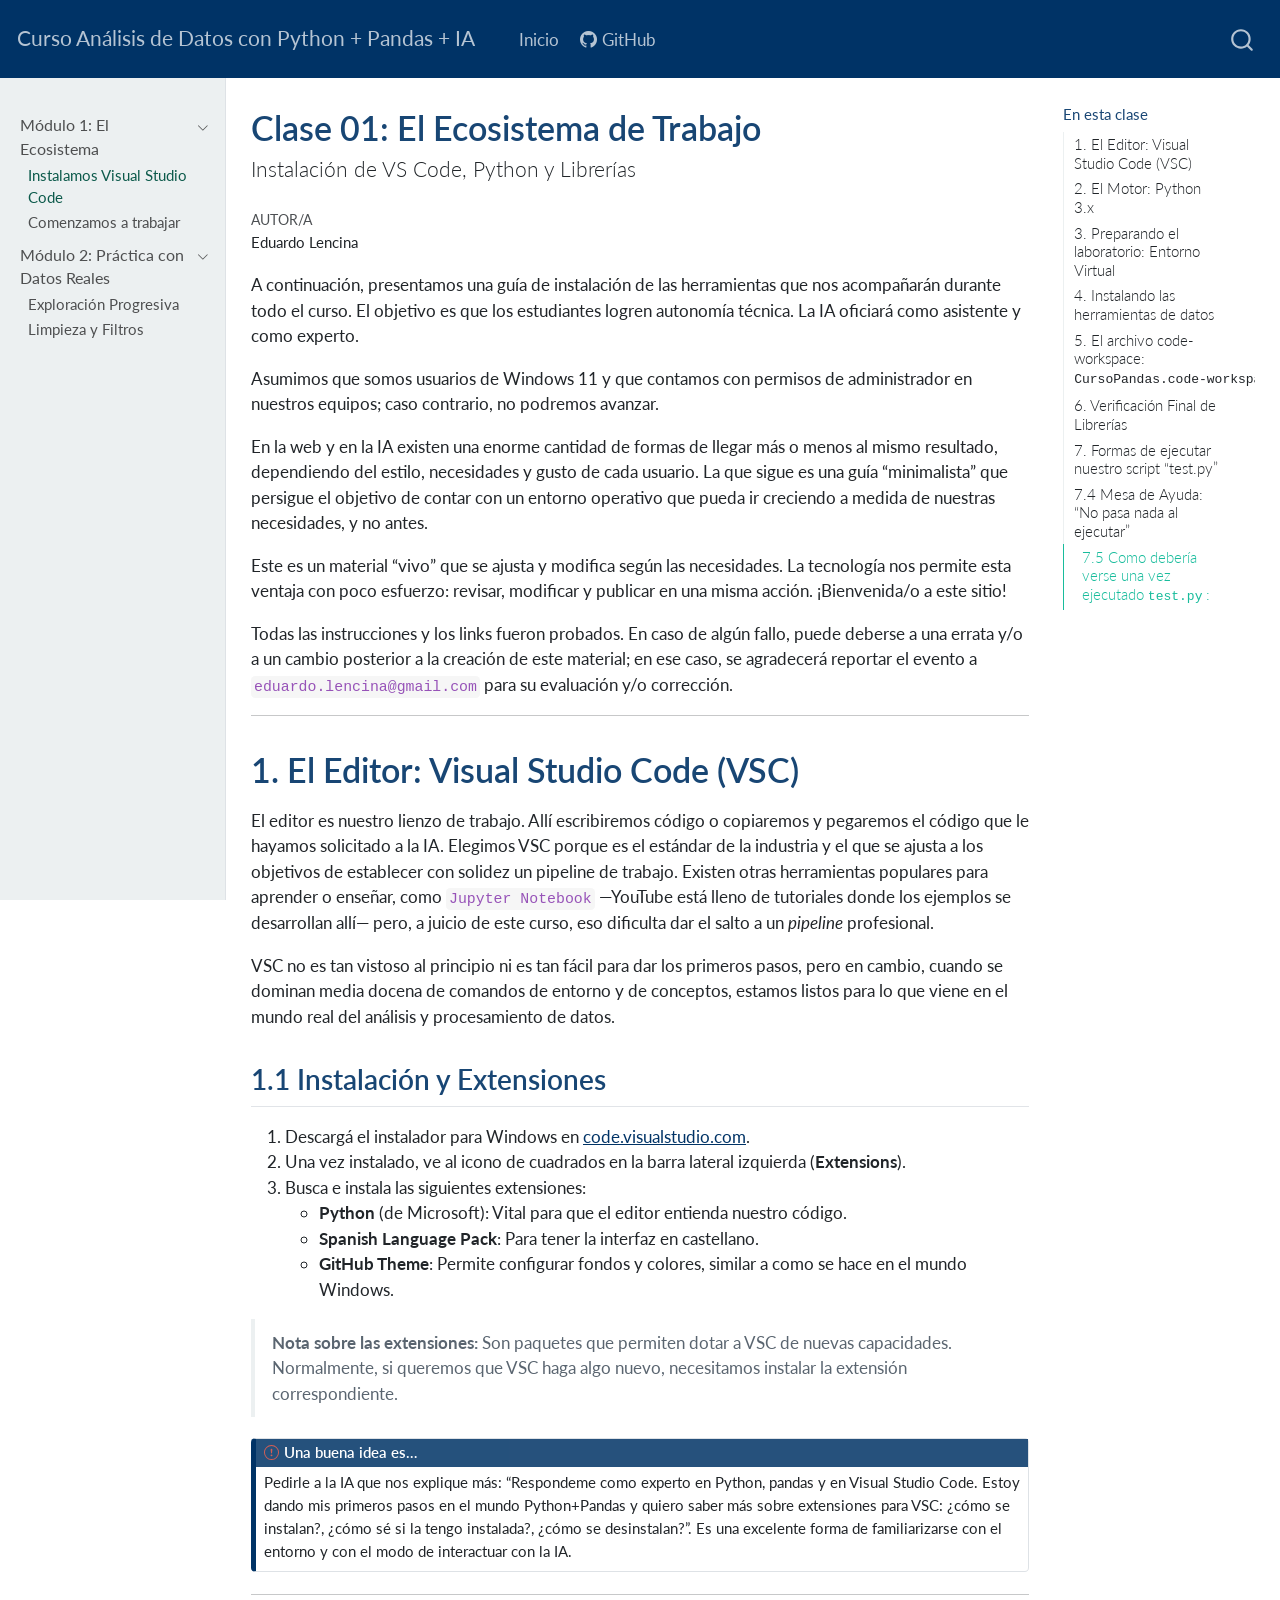
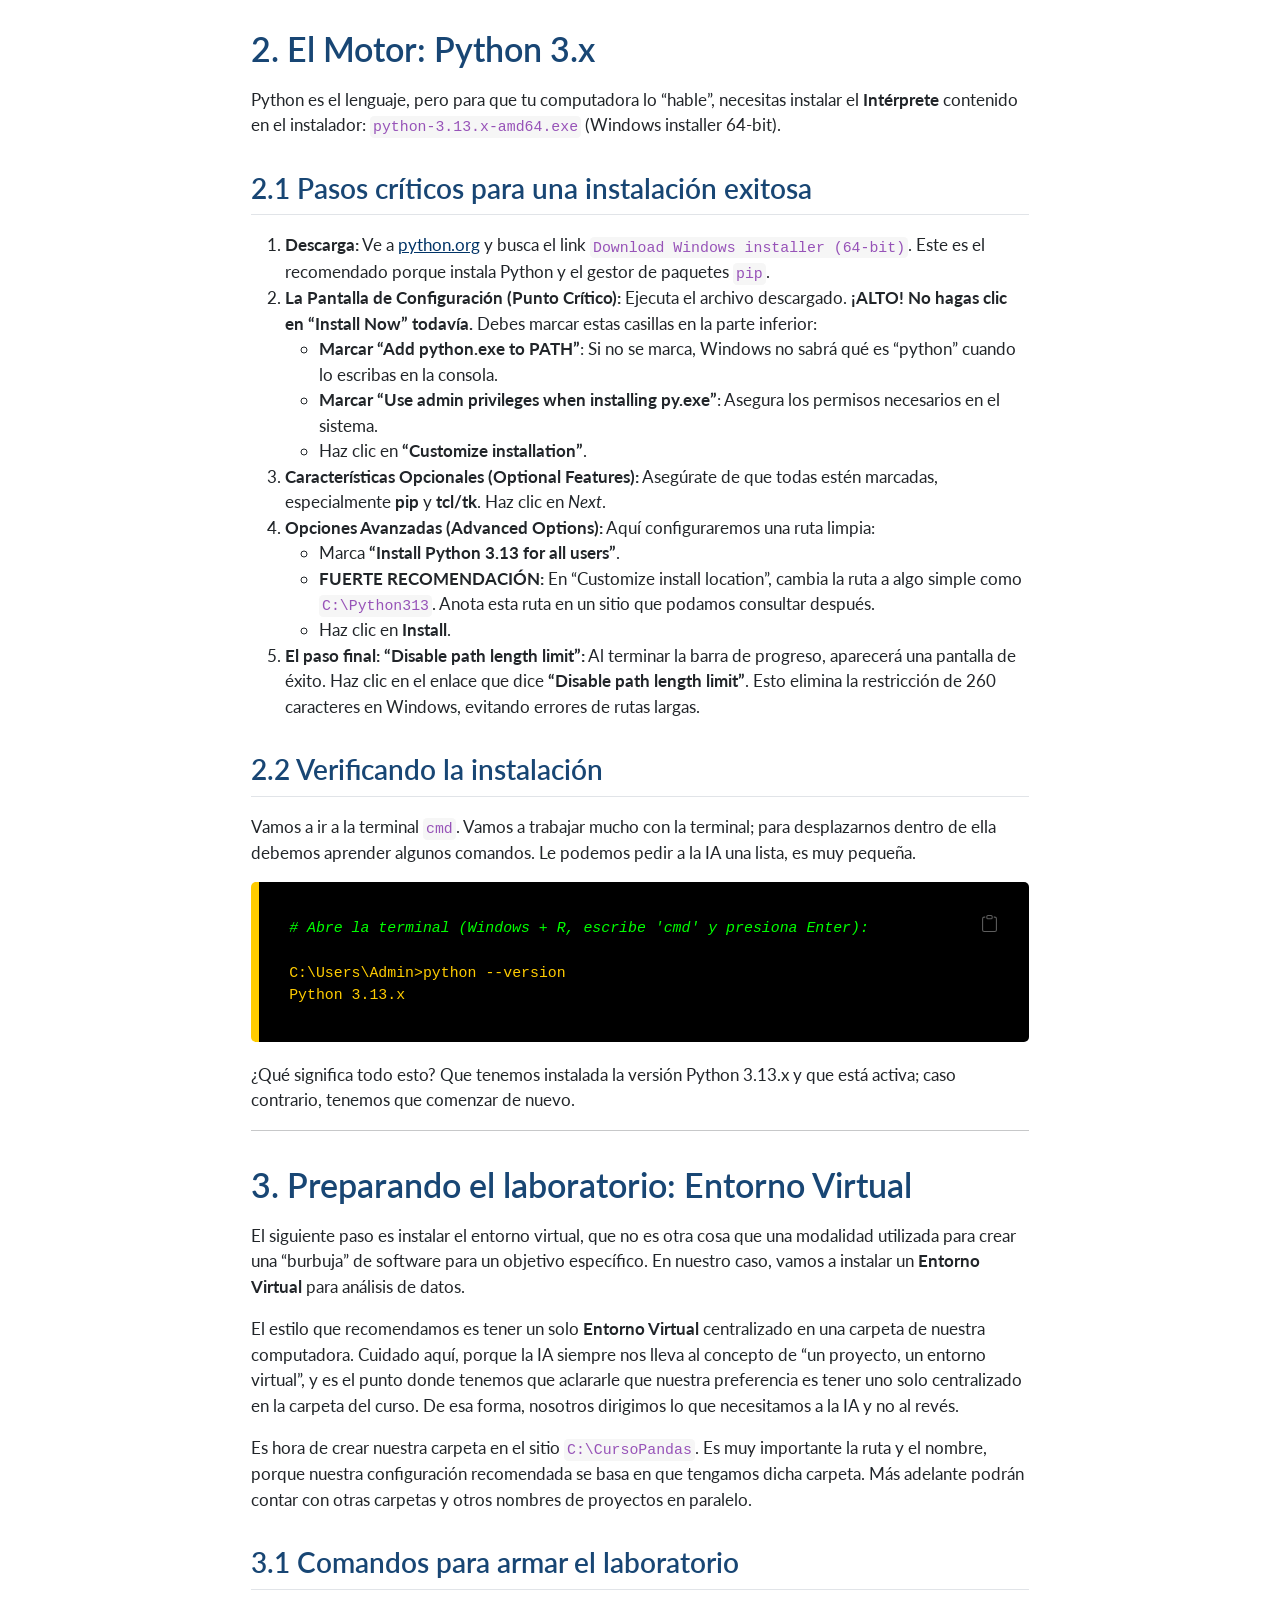
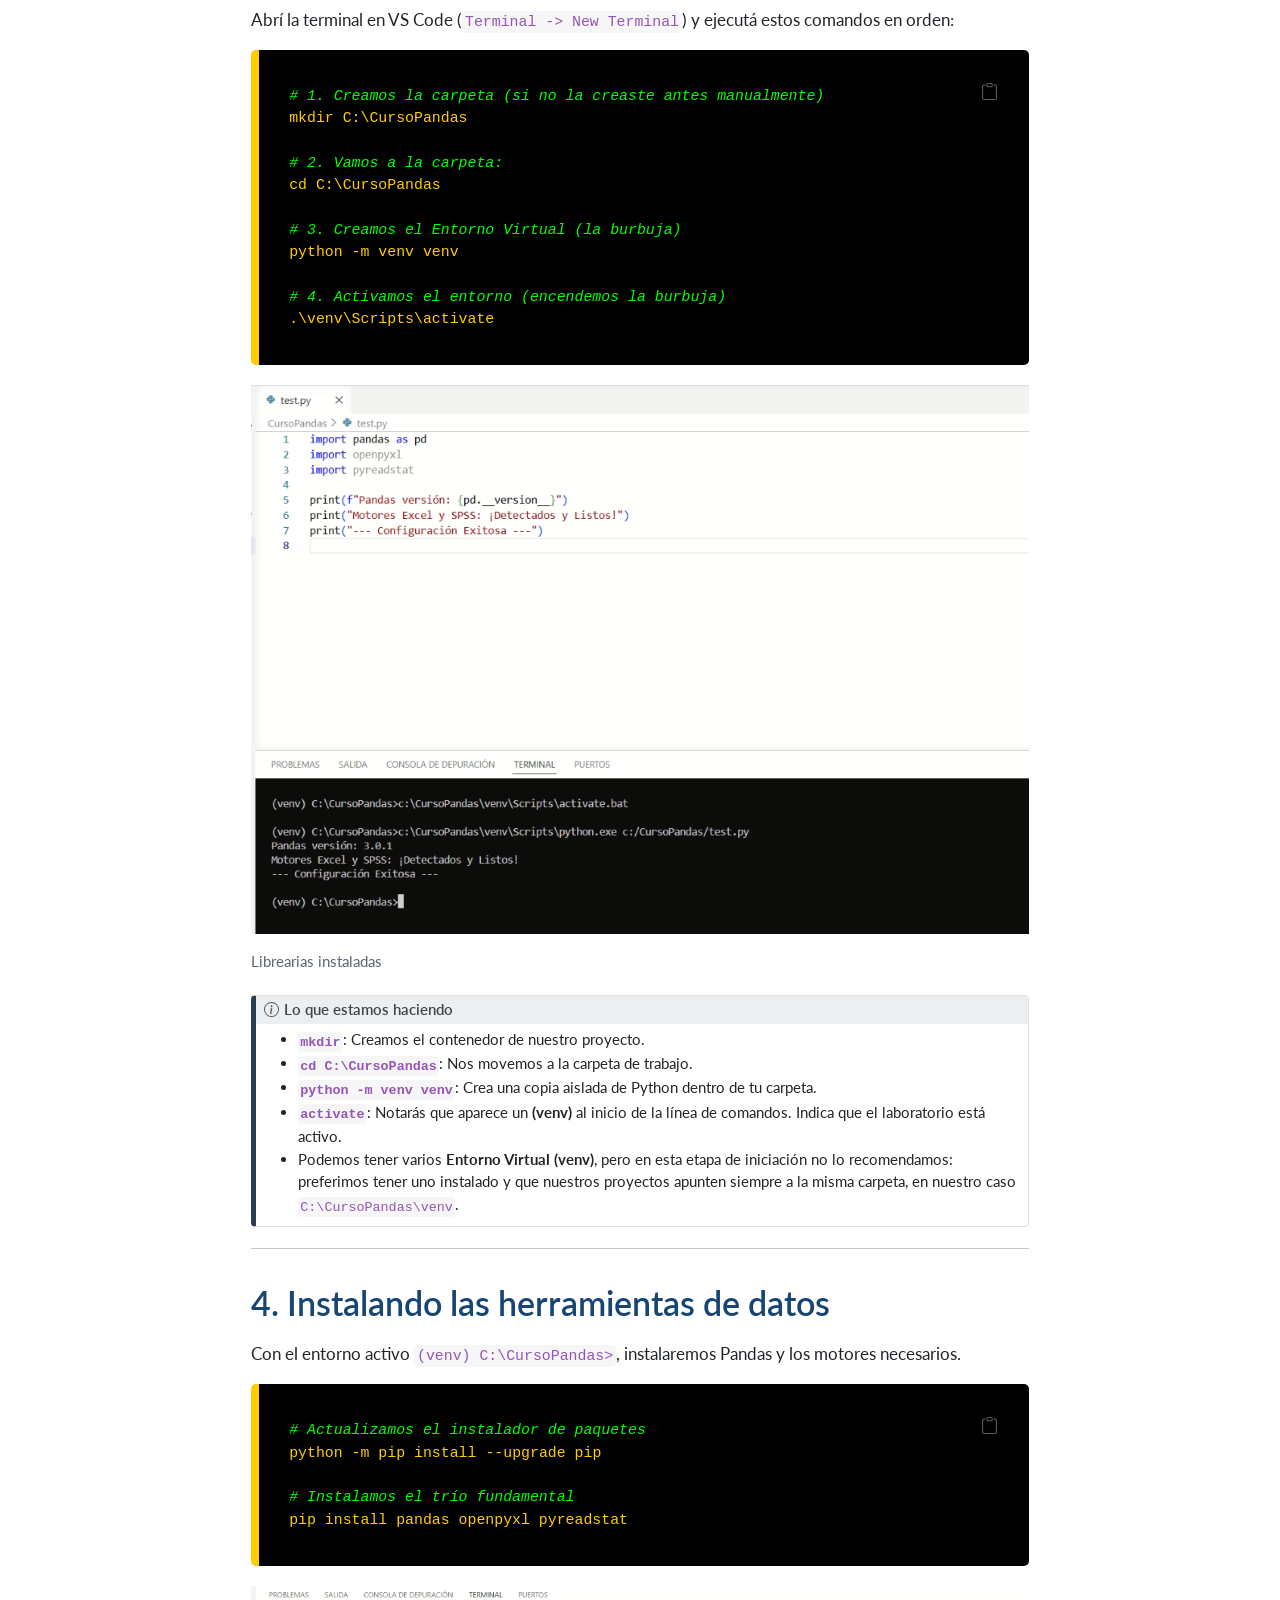
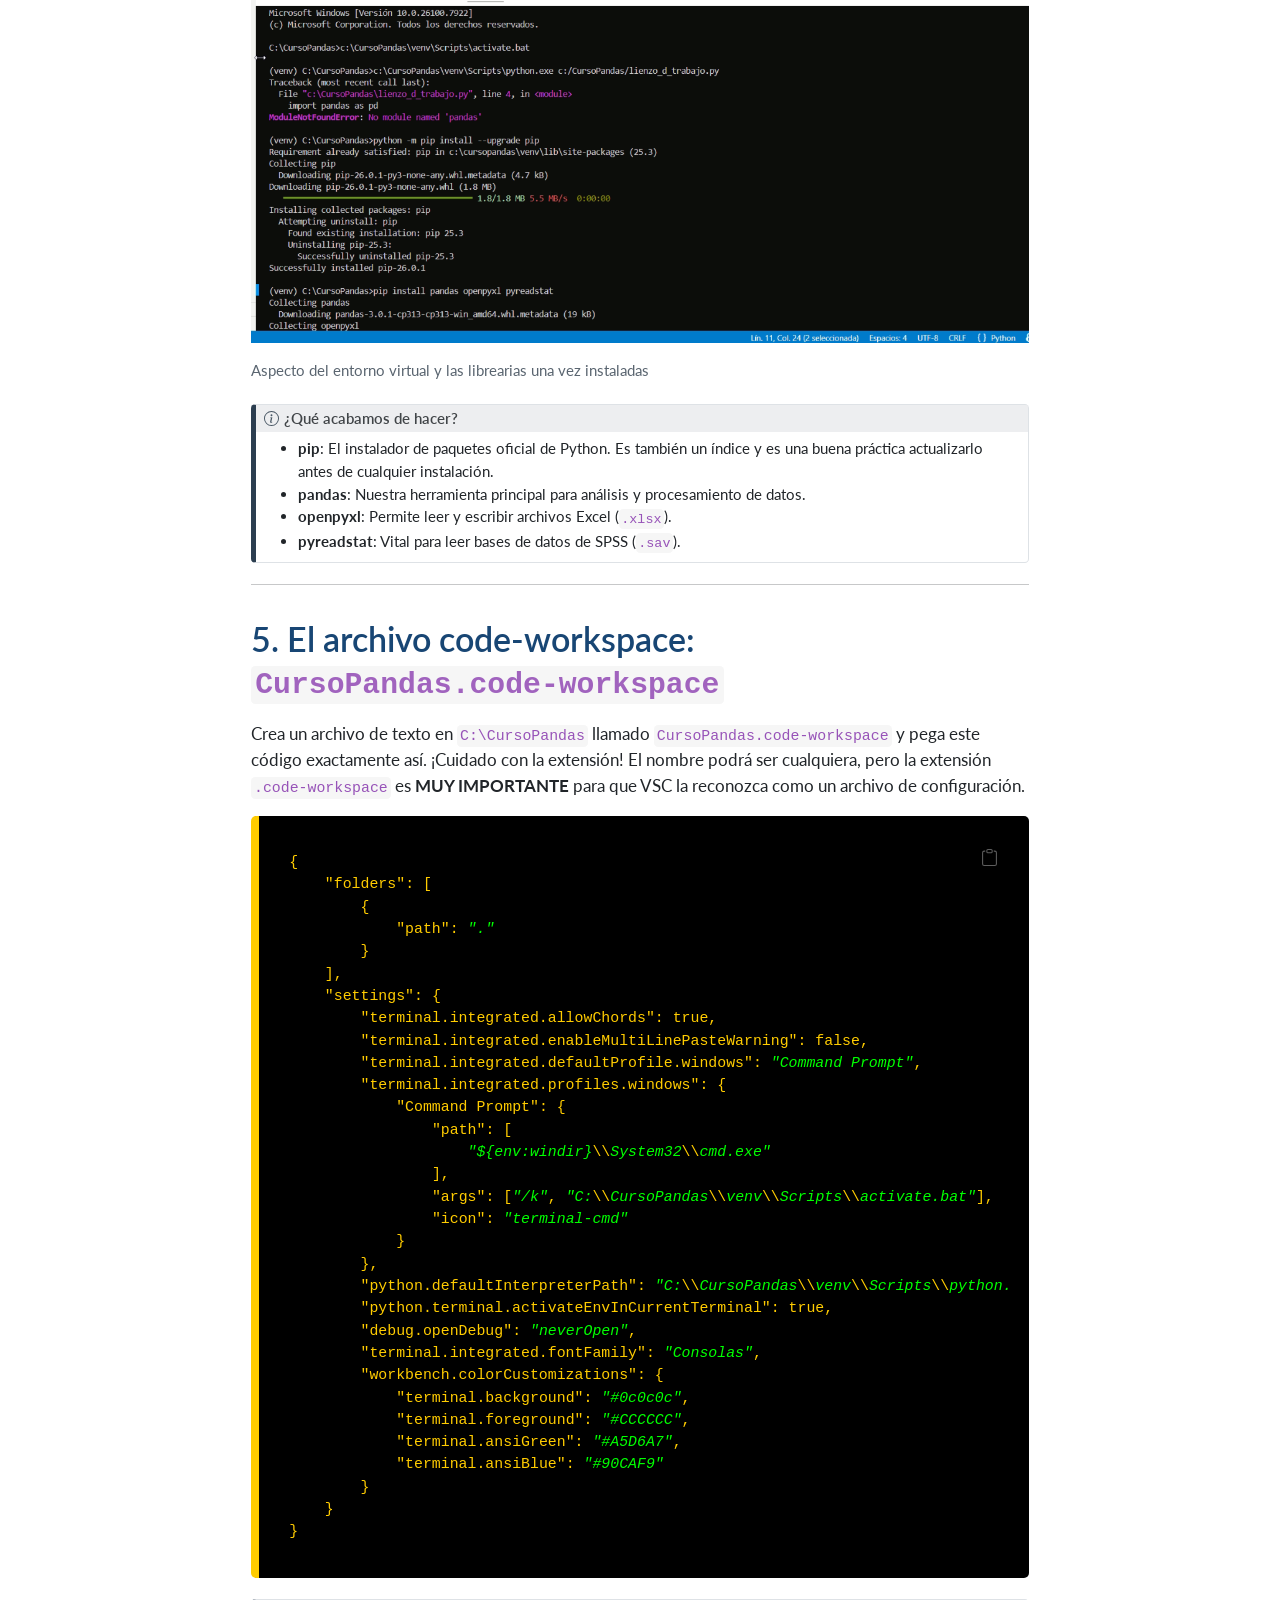
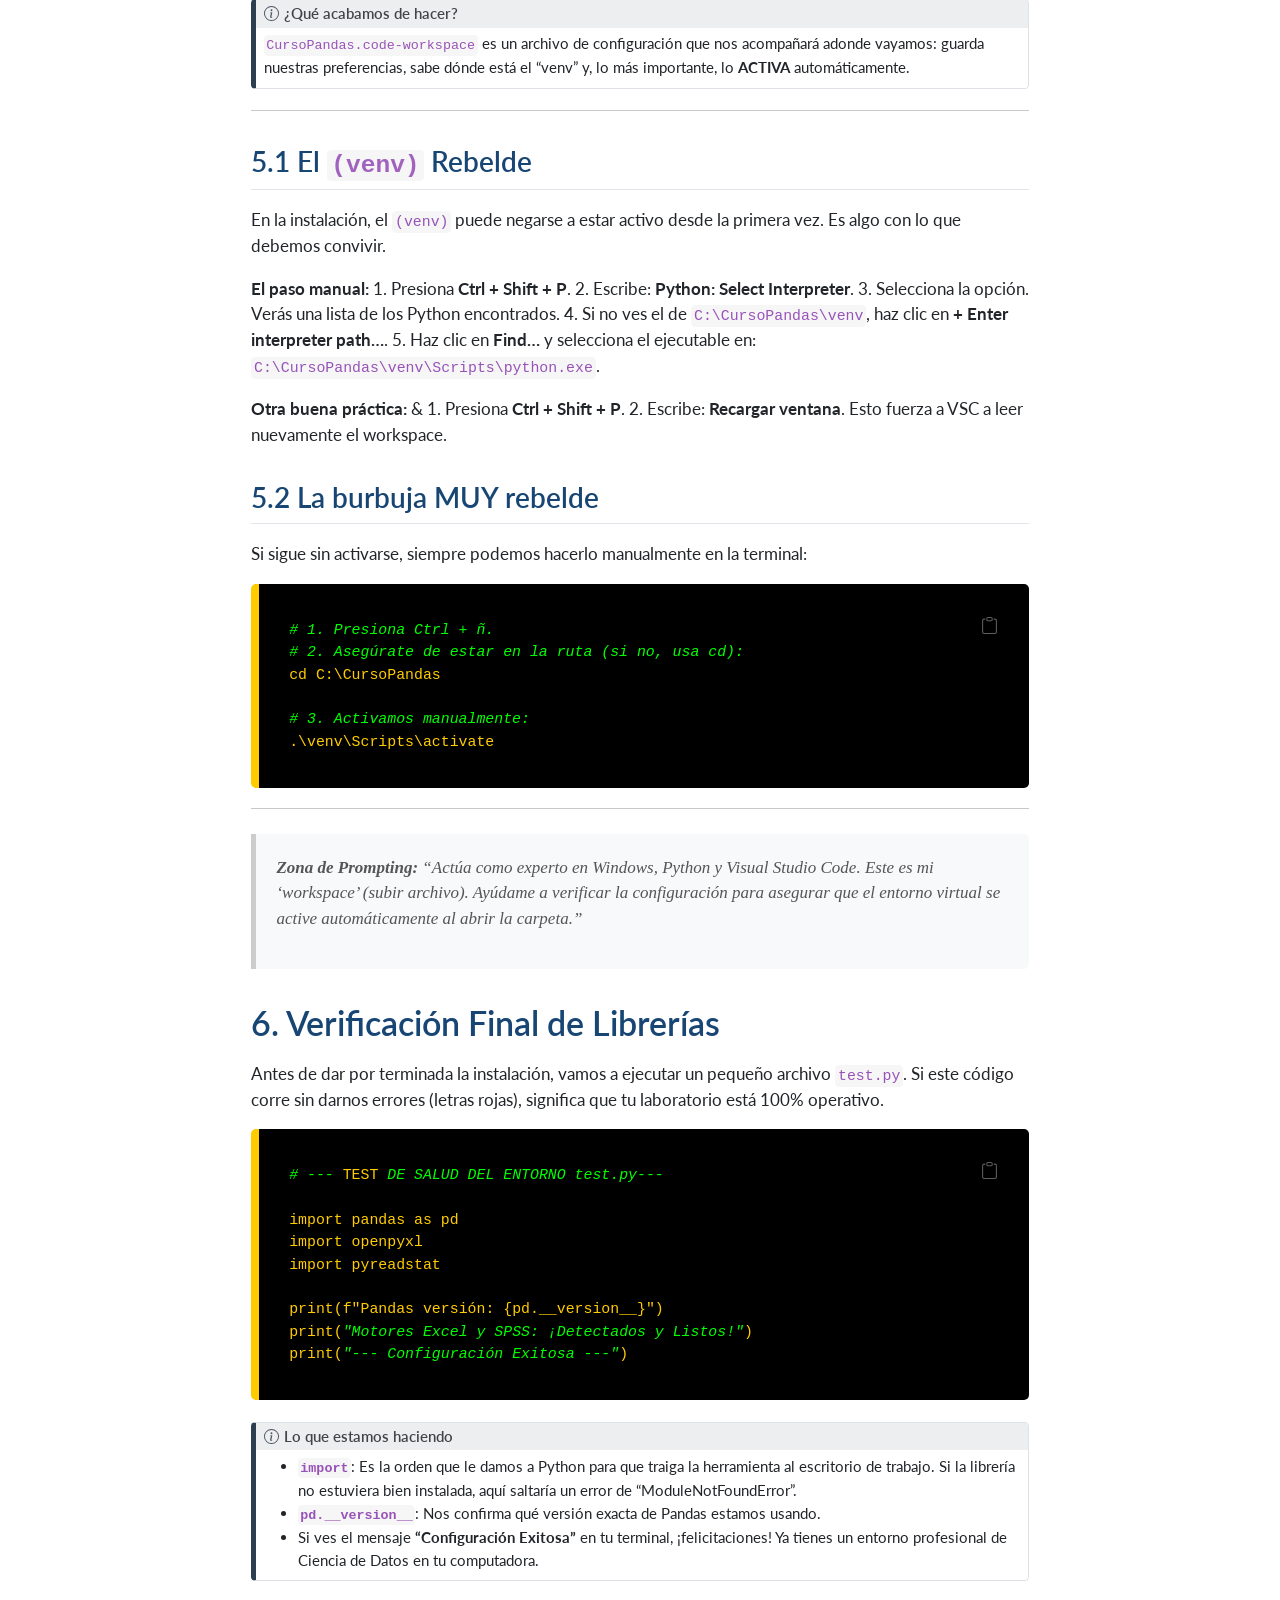
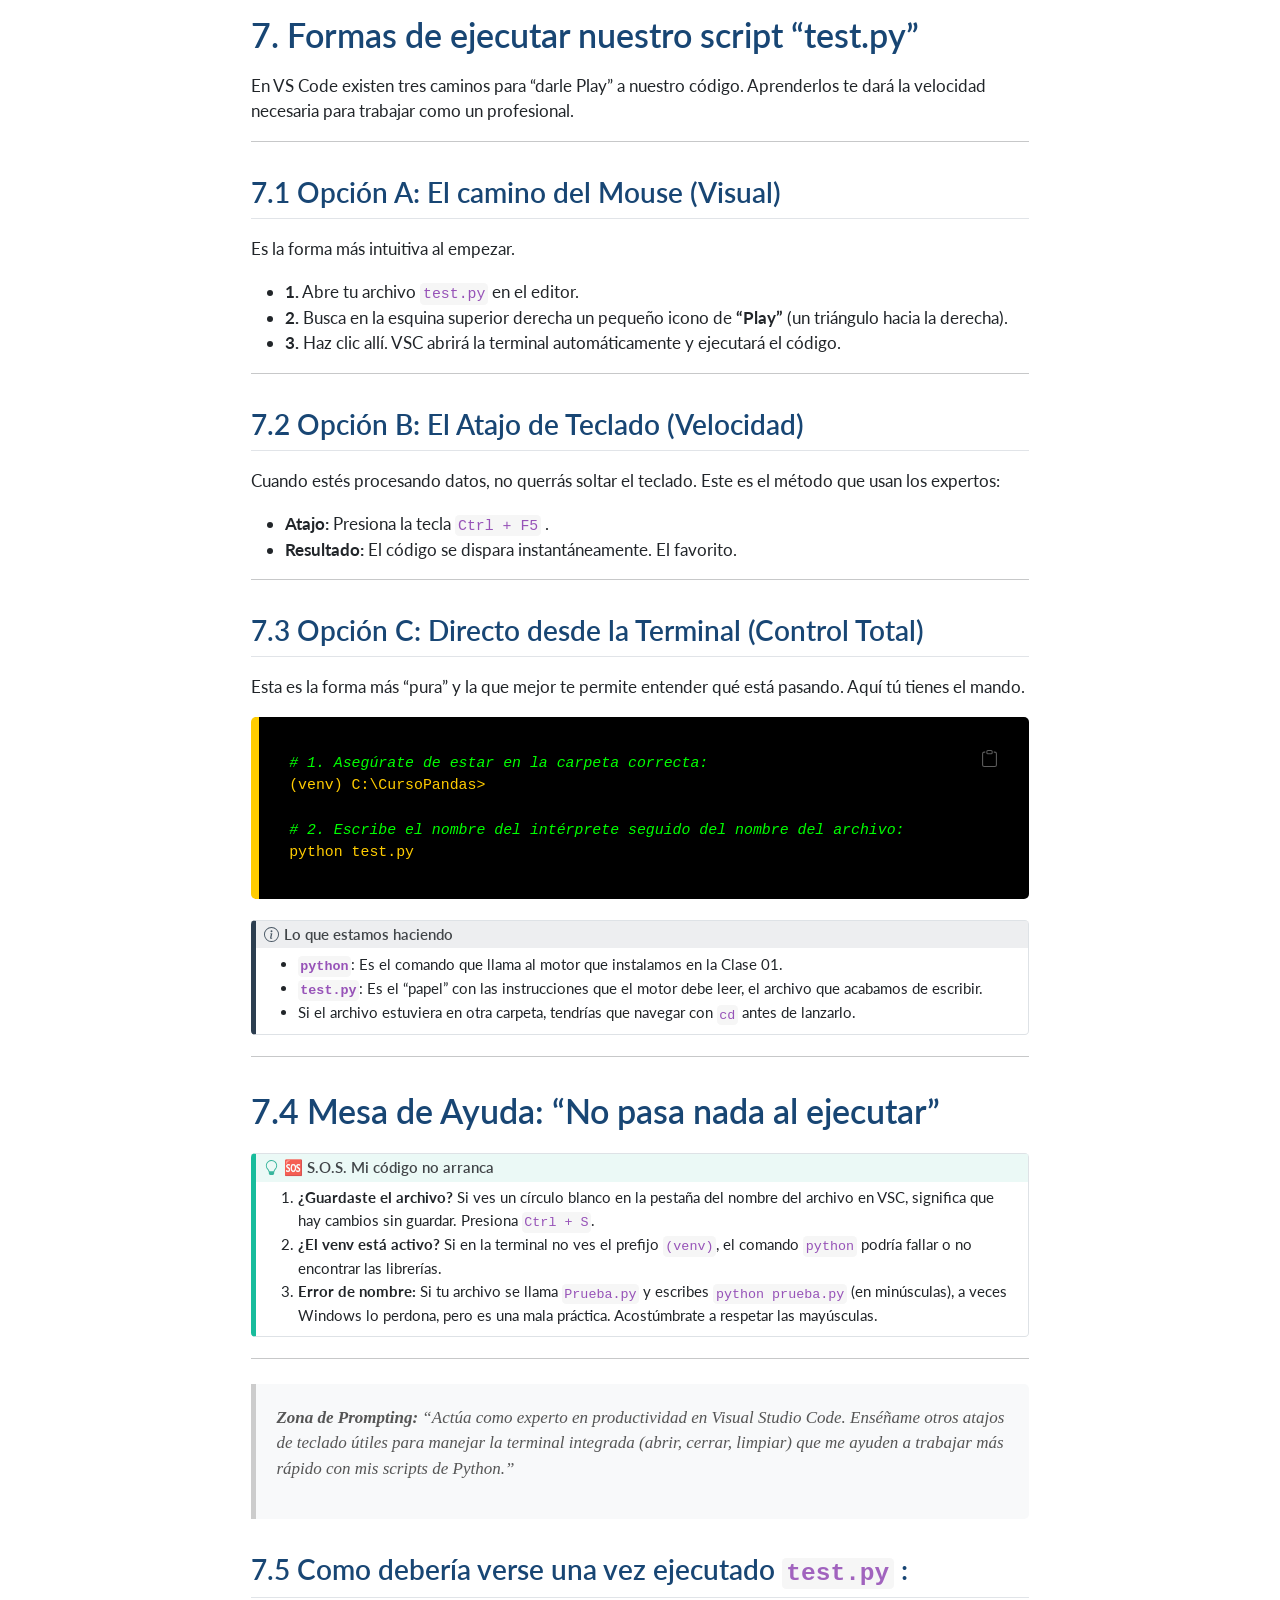
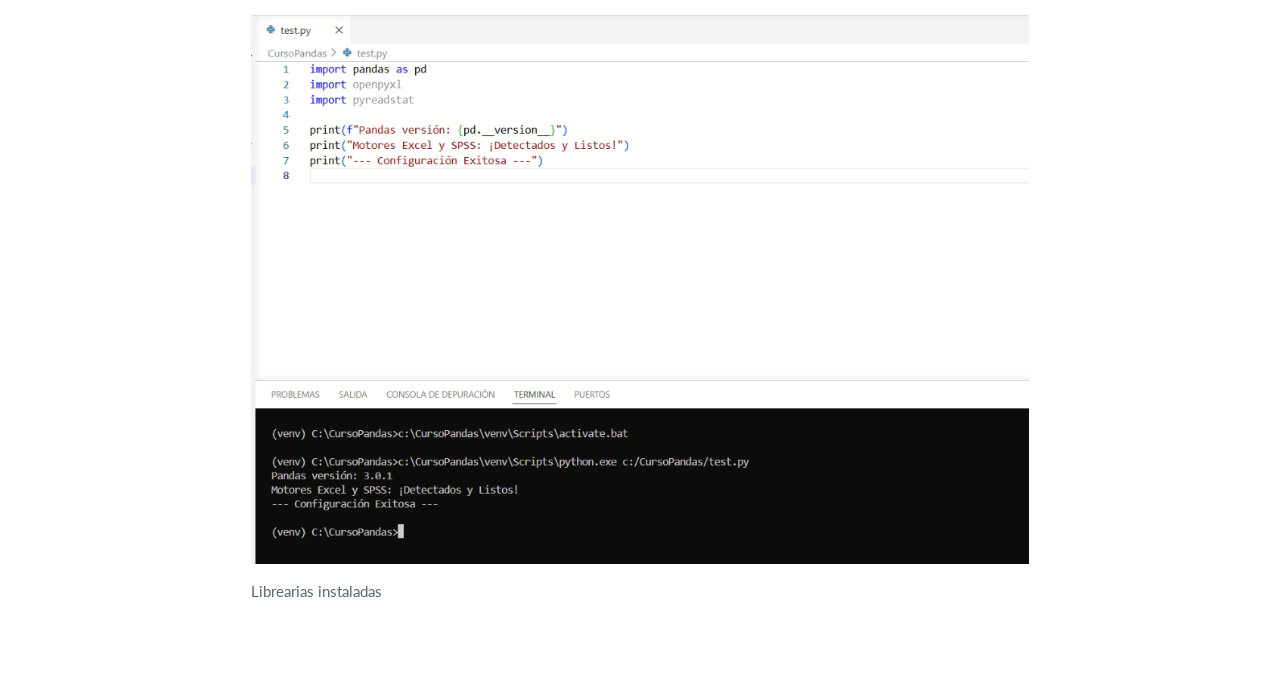
==== commit ff369f64: "clases actualziadas" ====
--- a/clase_01.html
+++ b/clase_01.html
@@ -208,10 +208,32 @@
   <ul class="collapse">
   <li><a href="#instalación-y-extensiones" id="toc-instalación-y-extensiones" class="nav-link" data-scroll-target="#instalación-y-extensiones">1.1 Instalación y Extensiones</a></li>
   </ul></li>
-  <li><a href="#el-motor-python-3.x" id="toc-el-motor-python-3.x" class="nav-link" data-scroll-target="#el-motor-python-3.x">2. El Motor: Python 3.x</a></li>
-  <li><a href="#preparando-la-carpeta-y-las-librerías" id="toc-preparando-la-carpeta-y-las-librerías" class="nav-link" data-scroll-target="#preparando-la-carpeta-y-las-librerías">3. Preparando la carpeta y las Librerías</a></li>
+  <li><a href="#el-motor-python-3.x" id="toc-el-motor-python-3.x" class="nav-link" data-scroll-target="#el-motor-python-3.x">2. El Motor: Python 3.x</a>
+  <ul class="collapse">
+  <li><a href="#pasos-críticos-para-una-instalación-exitosa" id="toc-pasos-críticos-para-una-instalación-exitosa" class="nav-link" data-scroll-target="#pasos-críticos-para-una-instalación-exitosa">2.1 Pasos críticos para una instalación exitosa</a></li>
+  <li><a href="#verificando-la-instalación" id="toc-verificando-la-instalación" class="nav-link" data-scroll-target="#verificando-la-instalación">2.2 Verificando la instalación</a></li>
+  </ul></li>
+  <li><a href="#preparando-el-laboratorio-entorno-virtual" id="toc-preparando-el-laboratorio-entorno-virtual" class="nav-link" data-scroll-target="#preparando-el-laboratorio-entorno-virtual">3. Preparando el laboratorio: Entorno Virtual</a>
+  <ul class="collapse">
+  <li><a href="#comandos-para-armar-el-laboratorio" id="toc-comandos-para-armar-el-laboratorio" class="nav-link" data-scroll-target="#comandos-para-armar-el-laboratorio">3.1 Comandos para armar el laboratorio</a></li>
+  </ul></li>
   <li><a href="#instalando-las-herramientas-de-datos" id="toc-instalando-las-herramientas-de-datos" class="nav-link" data-scroll-target="#instalando-las-herramientas-de-datos">4. Instalando las herramientas de datos</a></li>
-  <li><a href="#mesa-de-ayuda-y-prompting" id="toc-mesa-de-ayuda-y-prompting" class="nav-link" data-scroll-target="#mesa-de-ayuda-y-prompting">5. Mesa de Ayuda y Prompting</a></li>
+  <li><a href="#el-archivo-code-workspace-cursopandas.code-workspace" id="toc-el-archivo-code-workspace-cursopandas.code-workspace" class="nav-link" data-scroll-target="#el-archivo-code-workspace-cursopandas.code-workspace">5. El archivo code-workspace: <code>CursoPandas.code-workspace</code></a>
+  <ul class="collapse">
+  <li><a href="#el-venv-rebelde" id="toc-el-venv-rebelde" class="nav-link" data-scroll-target="#el-venv-rebelde">5.1 El <code>(venv)</code> Rebelde</a></li>
+  <li><a href="#la-burbuja-muy-rebelde" id="toc-la-burbuja-muy-rebelde" class="nav-link" data-scroll-target="#la-burbuja-muy-rebelde">5.2 La burbuja MUY rebelde</a></li>
+  </ul></li>
+  <li><a href="#verificación-final-de-librerías" id="toc-verificación-final-de-librerías" class="nav-link" data-scroll-target="#verificación-final-de-librerías">6. Verificación Final de Librerías</a></li>
+  <li><a href="#formas-de-ejecutar-nuestro-script-test.py" id="toc-formas-de-ejecutar-nuestro-script-test.py" class="nav-link" data-scroll-target="#formas-de-ejecutar-nuestro-script-test.py">7. Formas de ejecutar nuestro script “test.py”</a>
+  <ul class="collapse">
+  <li><a href="#opción-a-el-camino-del-mouse-visual" id="toc-opción-a-el-camino-del-mouse-visual" class="nav-link" data-scroll-target="#opción-a-el-camino-del-mouse-visual">7.1 Opción A: El camino del Mouse (Visual)</a></li>
+  <li><a href="#opción-b-el-atajo-de-teclado-velocidad" id="toc-opción-b-el-atajo-de-teclado-velocidad" class="nav-link" data-scroll-target="#opción-b-el-atajo-de-teclado-velocidad">7.2 Opción B: El Atajo de Teclado (Velocidad)</a></li>
+  <li><a href="#opción-c-directo-desde-la-terminal-control-total" id="toc-opción-c-directo-desde-la-terminal-control-total" class="nav-link" data-scroll-target="#opción-c-directo-desde-la-terminal-control-total">7.3 Opción C: Directo desde la Terminal (Control Total)</a></li>
+  </ul></li>
+  <li><a href="#mesa-de-ayuda-no-pasa-nada-al-ejecutar" id="toc-mesa-de-ayuda-no-pasa-nada-al-ejecutar" class="nav-link" data-scroll-target="#mesa-de-ayuda-no-pasa-nada-al-ejecutar">7.4 Mesa de Ayuda: “No pasa nada al ejecutar”</a>
+  <ul class="collapse">
+  <li><a href="#como-debería-verse-una-vez-ejecutado-test.py" id="toc-como-debería-verse-una-vez-ejecutado-test.py" class="nav-link" data-scroll-target="#como-debería-verse-una-vez-ejecutado-test.py">7.5 Como debería verse una vez ejecutado <code>test.py</code> :</a></li>
+  </ul></li>
   </ul>
 </nav>
     </div>
@@ -242,54 +264,109 @@
 
 </header>
 
-<p>En esta clase instalaremos las herramientas base que nos acompañarán durante todo el curso. El objetivo es que los estudiantes logren autonomia técnica. La IA es el asistente y el experto. Comencemos</p>
+<p>A continuación, presentamos una guía de instalación de las herramientas que nos acompañarán durante todo el curso. El objetivo es que los estudiantes logren autonomía técnica. La IA oficiará como asistente y como experto.</p>
+<p>Asumimos que somos usuarios de Windows 11 y que contamos con permisos de administrador en nuestros equipos; caso contrario, no podremos avanzar.</p>
+<p>En la web y en la IA existen una enorme cantidad de formas de llegar más o menos al mismo resultado, dependiendo del estilo, necesidades y gusto de cada usuario. La que sigue es una guía “minimalista” que persigue el objetivo de contar con un entorno operativo que pueda ir creciendo a medida de nuestras necesidades, y no antes.</p>
+<p>Este es un material “vivo” que se ajusta y modifica según las necesidades. La tecnología nos permite esta ventaja con poco esfuerzo: revisar, modificar y publicar en una misma acción. ¡Bienvenida/o a este sitio!</p>
+<p>Todas las instrucciones y los links fueron probados. En caso de algún fallo, puede deberse a una errata y/o a un cambio posterior a la creación de este material; en ese caso, se agradecerá reportar el evento a <code>eduardo.lencina@gmail.com</code> para su evaluación y/o corrección.</p>
 <hr>
 <section id="el-editor-visual-studio-code-vsc" class="level1">
 <h1>1. El Editor: Visual Studio Code (VSC)</h1>
-<p>El editor es nuestro lienzo. Elegimos VSC porque es el estándar de la industria y tiene extensiones que nos facilitan la vida.</p>
+<p>El editor es nuestro lienzo de trabajo. Allí escribiremos código o copiaremos y pegaremos el código que le hayamos solicitado a la IA. Elegimos VSC porque es el estándar de la industria y el que se ajusta a los objetivos de establecer con solidez un pipeline de trabajo. Existen otras herramientas populares para aprender o enseñar, como <code>Jupyter Notebook</code> —YouTube está lleno de tutoriales donde los ejemplos se desarrollan allí— pero, a juicio de este curso, eso dificulta dar el salto a un <em>pipeline</em> profesional.</p>
+<p>VSC no es tan vistoso al principio ni es tan fácil para dar los primeros pasos, pero en cambio, cuando se dominan media docena de comandos de entorno y de conceptos, estamos listos para lo que viene en el mundo real del análisis y procesamiento de datos.</p>
 <section id="instalación-y-extensiones" class="level2">
 <h2 class="anchored" data-anchor-id="instalación-y-extensiones">1.1 Instalación y Extensiones</h2>
 <ol type="1">
-<li>Descargá el instalador para Windows en <a href="https://code.visualstudio.com/">code.visualstudio.com</a>.</li>
+<li>Descargá el instalador para Windows en <a href="https://code.visualstudio.com/download/">code.visualstudio.com</a>.</li>
 <li>Una vez instalado, ve al icono de cuadrados en la barra lateral izquierda (<strong>Extensions</strong>).</li>
-<li>Busca e instala: <strong>Python</strong> (de Microsoft) y <strong>Spanish Language Pack</strong> (interfaz en castellano).</li>
+<li>Busca e instala las siguientes extensiones:
+<ul>
+<li><strong>Python</strong> (de Microsoft): Vital para que el editor entienda nuestro código.</li>
+<li><strong>Spanish Language Pack</strong>: Para tener la interfaz en castellano.</li>
+<li><strong>GitHub Theme</strong>: Permite configurar fondos y colores, similar a como se hace en el mundo Windows.</li>
+</ul></li>
 </ol>
-<hr>
-</section>
-</section>
-<section id="el-motor-python-3.x" class="level1">
-<h1>2. El Motor: Python 3.x</h1>
-<p>Python es el lenguaje, pero necesitamos instalar el intérprete en Windows para que la computadora entienda nuestras órdenes.</p>
+<blockquote class="blockquote">
+<p><strong>Nota sobre las extensiones:</strong> Son paquetes que permiten dotar a VSC de nuevas capacidades. Normalmente, si queremos que VSC haga algo nuevo, necesitamos instalar la extensión correspondiente.</p>
+</blockquote>
 <div class="callout callout-style-default callout-important callout-titled">
 <div class="callout-header d-flex align-content-center">
 <div class="callout-icon-container">
 <i class="callout-icon"></i>
 </div>
 <div class="callout-title-container flex-fill">
-Durante la instalación de Python
+Una buena idea es…
 </div>
 </div>
 <div class="callout-body-container callout-body">
-<p>Es <strong>VITAL</strong> marcar la casilla que dice <strong>“Add Python to PATH”</strong> al inicio del instalador. Si no lo haces, VS Code no encontrará a Python y nada funcionará.</p>
-</div>
-</div>
-<hr>
-</section>
-<section id="preparando-la-carpeta-y-las-librerías" class="level1">
-<h1>3. Preparando la carpeta y las Librerías</h1>
-<p>No instalamos cosas “al voleo”. Vamos a crear una carpeta organizada y un entorno virtual para que nuestro proyecto sea prolijo.</p>
+<p>Pedirle a la IA que nos explique más: “Respondeme como experto en Python, pandas y en Visual Studio Code. Estoy dando mis primeros pasos en el mundo Python+Pandas y quiero saber más sobre extensiones para VSC: ¿cómo se instalan?, ¿cómo sé si la tengo instalada?, ¿cómo se desinstalan?”. Es una excelente forma de familiarizarse con el entorno y con el modo de interactuar con la IA.</p>
+</div>
+</div>
+<hr>
+</section>
+</section>
+<section id="el-motor-python-3.x" class="level1">
+<h1>2. El Motor: Python 3.x</h1>
+<p>Python es el lenguaje, pero para que tu computadora lo “hable”, necesitas instalar el <strong>Intérprete</strong> contenido en el instalador: <code>python-3.13.x-amd64.exe</code> (Windows installer 64-bit).</p>
+<section id="pasos-críticos-para-una-instalación-exitosa" class="level2">
+<h2 class="anchored" data-anchor-id="pasos-críticos-para-una-instalación-exitosa">2.1 Pasos críticos para una instalación exitosa</h2>
+<ol type="1">
+<li><strong>Descarga:</strong> Ve a <a href="https://www.python.org/downloads/windows/">python.org</a> y busca el link <code>Download Windows installer (64-bit)</code>. Este es el recomendado porque instala Python y el gestor de paquetes <code>pip</code>.</li>
+<li><strong>La Pantalla de Configuración (Punto Crítico):</strong> Ejecuta el archivo descargado. <strong>¡ALTO! No hagas clic en “Install Now” todavía.</strong> Debes marcar estas casillas en la parte inferior:
+<ul>
+<li><strong>Marcar “Add python.exe to PATH”</strong>: Si no se marca, Windows no sabrá qué es “python” cuando lo escribas en la consola.</li>
+<li><strong>Marcar “Use admin privileges when installing py.exe”</strong>: Asegura los permisos necesarios en el sistema.</li>
+<li>Haz clic en <strong>“Customize installation”</strong>.</li>
+</ul></li>
+<li><strong>Características Opcionales (Optional Features):</strong> Asegúrate de que todas estén marcadas, especialmente <strong>pip</strong> y <strong>tcl/tk</strong>. Haz clic en <em>Next</em>.</li>
+<li><strong>Opciones Avanzadas (Advanced Options):</strong> Aquí configuraremos una ruta limpia:
+<ul>
+<li>Marca <strong>“Install Python 3.13 for all users”</strong>.</li>
+<li><strong>FUERTE RECOMENDACIÓN:</strong> En “Customize install location”, cambia la ruta a algo simple como <code>C:\Python313</code>. Anota esta ruta en un sitio que podamos consultar después.</li>
+<li>Haz clic en <strong>Install</strong>.</li>
+</ul></li>
+<li><strong>El paso final: “Disable path length limit”:</strong> Al terminar la barra de progreso, aparecerá una pantalla de éxito. Haz clic en el enlace que dice <strong>“Disable path length limit”</strong>. Esto elimina la restricción de 260 caracteres en Windows, evitando errores de rutas largas.</li>
+</ol>
+</section>
+<section id="verificando-la-instalación" class="level2">
+<h2 class="anchored" data-anchor-id="verificando-la-instalación">2.2 Verificando la instalación</h2>
+<p>Vamos a ir a la terminal <code>cmd</code>. Vamos a trabajar mucho con la terminal; para desplazarnos dentro de ella debemos aprender algunos comandos. Le podemos pedir a la IA una lista, es muy pequeña.</p>
 <div class="monitor-box">
-<div class="sourceCode" id="cb1"><pre class="sourceCode python code-with-copy"><code class="sourceCode python"><span id="cb1-1"><a href="#cb1-1" aria-hidden="true" tabindex="-1"></a><span class="co"># --- CONFIGURACIÓN INICIAL EN LA TERMINAL ---</span></span>
+<div class="sourceCode" id="cb1"><pre class="sourceCode python code-with-copy"><code class="sourceCode python"><span id="cb1-1"><a href="#cb1-1" aria-hidden="true" tabindex="-1"></a><span class="co"># Abre la terminal (Windows + R, escribe 'cmd' y presiona Enter):</span></span>
 <span id="cb1-2"><a href="#cb1-2" aria-hidden="true" tabindex="-1"></a></span>
-<span id="cb1-3"><a href="#cb1-3" aria-hidden="true" tabindex="-1"></a><span class="co"># 1. Crear nuestra carpeta de estudio</span></span>
-<span id="cb1-4"><a href="#cb1-4" aria-hidden="true" tabindex="-1"></a>mkdir C:\CursoPandas</span>
-<span id="cb1-5"><a href="#cb1-5" aria-hidden="true" tabindex="-1"></a>cd C:\CursoPandas</span>
-<span id="cb1-6"><a href="#cb1-6" aria-hidden="true" tabindex="-1"></a></span>
-<span id="cb1-7"><a href="#cb1-7" aria-hidden="true" tabindex="-1"></a><span class="co"># 2. Crear el Entorno Virtual (nuestro laboratorio aislado)</span></span>
-<span id="cb1-8"><a href="#cb1-8" aria-hidden="true" tabindex="-1"></a>python <span class="op">-</span>m venv venv</span>
-<span id="cb1-9"><a href="#cb1-9" aria-hidden="true" tabindex="-1"></a></span>
-<span id="cb1-10"><a href="#cb1-10" aria-hidden="true" tabindex="-1"></a><span class="co"># 3. Activar el entorno</span></span>
-<span id="cb1-11"><a href="#cb1-11" aria-hidden="true" tabindex="-1"></a>venv\Scripts\activate</span></code><button title="Copiar al portapapeles" class="code-copy-button"><i class="bi"></i></button></pre></div>
+<span id="cb1-3"><a href="#cb1-3" aria-hidden="true" tabindex="-1"></a>C:\Users\Admin<span class="op">&gt;</span>python <span class="op">--</span>version</span>
+<span id="cb1-4"><a href="#cb1-4" aria-hidden="true" tabindex="-1"></a>Python <span class="fl">3.13</span>.x</span></code><button title="Copiar al portapapeles" class="code-copy-button"><i class="bi"></i></button></pre></div>
+</div>
+<p>¿Qué significa todo esto? Que tenemos instalada la versión Python 3.13.x y que está activa; caso contrario, tenemos que comenzar de nuevo.</p>
+<hr>
+</section>
+</section>
+<section id="preparando-el-laboratorio-entorno-virtual" class="level1">
+<h1>3. Preparando el laboratorio: Entorno Virtual</h1>
+<p>El siguiente paso es instalar el entorno virtual, que no es otra cosa que una modalidad utilizada para crear una “burbuja” de software para un objetivo específico. En nuestro caso, vamos a instalar un <strong>Entorno Virtual</strong> para análisis de datos.</p>
+<p>El estilo que recomendamos es tener un solo <strong>Entorno Virtual</strong> centralizado en una carpeta de nuestra computadora. Cuidado aquí, porque la IA siempre nos lleva al concepto de “un proyecto, un entorno virtual”, y es el punto donde tenemos que aclararle que nuestra preferencia es tener uno solo centralizado en la carpeta del curso. De esa forma, nosotros dirigimos lo que necesitamos a la IA y no al revés.</p>
+<p>Es hora de crear nuestra carpeta en el sitio <code>C:\CursoPandas</code>. Es muy importante la ruta y el nombre, porque nuestra configuración recomendada se basa en que tengamos dicha carpeta. Más adelante podrán contar con otras carpetas y otros nombres de proyectos en paralelo.</p>
+<section id="comandos-para-armar-el-laboratorio" class="level2">
+<h2 class="anchored" data-anchor-id="comandos-para-armar-el-laboratorio">3.1 Comandos para armar el laboratorio</h2>
+<p>Abrí la terminal en VS Code (<code>Terminal -&gt; New Terminal</code>) y ejecutá estos comandos en orden:</p>
+<div class="monitor-box">
+<div class="sourceCode" id="cb2"><pre class="sourceCode python code-with-copy"><code class="sourceCode python"><span id="cb2-1"><a href="#cb2-1" aria-hidden="true" tabindex="-1"></a><span class="co"># 1. Creamos la carpeta (si no la creaste antes manualmente)</span></span>
+<span id="cb2-2"><a href="#cb2-2" aria-hidden="true" tabindex="-1"></a>mkdir C:\CursoPandas</span>
+<span id="cb2-3"><a href="#cb2-3" aria-hidden="true" tabindex="-1"></a></span>
+<span id="cb2-4"><a href="#cb2-4" aria-hidden="true" tabindex="-1"></a><span class="co"># 2. Vamos a la carpeta:</span></span>
+<span id="cb2-5"><a href="#cb2-5" aria-hidden="true" tabindex="-1"></a>cd C:\CursoPandas</span>
+<span id="cb2-6"><a href="#cb2-6" aria-hidden="true" tabindex="-1"></a></span>
+<span id="cb2-7"><a href="#cb2-7" aria-hidden="true" tabindex="-1"></a><span class="co"># 3. Creamos el Entorno Virtual (la burbuja)</span></span>
+<span id="cb2-8"><a href="#cb2-8" aria-hidden="true" tabindex="-1"></a>python <span class="op">-</span>m venv venv</span>
+<span id="cb2-9"><a href="#cb2-9" aria-hidden="true" tabindex="-1"></a></span>
+<span id="cb2-10"><a href="#cb2-10" aria-hidden="true" tabindex="-1"></a><span class="co"># 4. Activamos el entorno (encendemos la burbuja)</span></span>
+<span id="cb2-11"><a href="#cb2-11" aria-hidden="true" tabindex="-1"></a>.\venv\Scripts\activate</span></code><button title="Copiar al portapapeles" class="code-copy-button"><i class="bi"></i></button></pre></div>
+</div>
+<div class="quarto-figure quarto-figure-center">
+<figure class="figure">
+<p><img src="imagenes/librerias_instaladas.png" class="img-fluid figure-img"></p>
+<figcaption class="figure-caption">Librearias instaladas</figcaption>
+</figure>
 </div>
 <div class="callout callout-style-default callout-note callout-titled">
 <div class="callout-header d-flex align-content-center">
@@ -301,26 +378,33 @@
 </div>
 </div>
 <div class="callout-body-container callout-body">
-<ol type="1">
-<li><strong><code>mkdir</code></strong>: Crea la carpeta en el disco C. Es mejor no usar carpetas con espacios en el nombre.</li>
-<li><strong><code>venv</code></strong>: Crea una copia de Python dentro de tu carpeta. Así, lo que instalemos aquí no romperá otras cosas de tu PC.</li>
-<li><strong><code>activate</code></strong>: Enciende ese Python local. Notarás que aparece un <code>(venv)</code> al principio de tu línea de comandos.</li>
-</ol>
-</div>
-</div>
-<hr>
+<ul>
+<li><strong><code>mkdir</code></strong>: Creamos el contenedor de nuestro proyecto.</li>
+<li><strong><code>cd C:\CursoPandas</code></strong>: Nos movemos a la carpeta de trabajo.</li>
+<li><strong><code>python -m venv venv</code></strong>: Crea una copia aislada de Python dentro de tu carpeta.</li>
+<li><strong><code>activate</code></strong>: Notarás que aparece un <strong>(venv)</strong> al inicio de la línea de comandos. Indica que el laboratorio está activo.</li>
+<li>Podemos tener varios <strong>Entorno Virtual (venv)</strong>, pero en esta etapa de iniciación no lo recomendamos: preferimos tener uno instalado y que nuestros proyectos apunten siempre a la misma carpeta, en nuestro caso <code>C:\CursoPandas\venv</code>.</li>
+</ul>
+</div>
+</div>
+<hr>
+</section>
 </section>
 <section id="instalando-las-herramientas-de-datos" class="level1">
 <h1>4. Instalando las herramientas de datos</h1>
-<p>Ahora instalaremos Pandas y los “motores” para leer archivos de Excel y SPSS que usaremos en las próximas clases.</p>
+<p>Con el entorno activo <code>(venv) C:\CursoPandas&gt;</code>, instalaremos Pandas y los motores necesarios.</p>
 <div class="monitor-box">
-<div class="sourceCode" id="cb2"><pre class="sourceCode python code-with-copy"><code class="sourceCode python"><span id="cb2-1"><a href="#cb2-1" aria-hidden="true" tabindex="-1"></a><span class="co"># --- INSTALACIÓN DE LIBRERÍAS ---</span></span>
-<span id="cb2-2"><a href="#cb2-2" aria-hidden="true" tabindex="-1"></a></span>
-<span id="cb2-3"><a href="#cb2-3" aria-hidden="true" tabindex="-1"></a><span class="co"># Actualizamos el instalador</span></span>
-<span id="cb2-4"><a href="#cb2-4" aria-hidden="true" tabindex="-1"></a>python <span class="op">-</span>m pip install <span class="op">--</span>upgrade pip</span>
-<span id="cb2-5"><a href="#cb2-5" aria-hidden="true" tabindex="-1"></a></span>
-<span id="cb2-6"><a href="#cb2-6" aria-hidden="true" tabindex="-1"></a><span class="co"># Instalamos el trío fundamental</span></span>
-<span id="cb2-7"><a href="#cb2-7" aria-hidden="true" tabindex="-1"></a>pip install pandas openpyxl pyreadstat</span></code><button title="Copiar al portapapeles" class="code-copy-button"><i class="bi"></i></button></pre></div>
+<div class="sourceCode" id="cb3"><pre class="sourceCode python code-with-copy"><code class="sourceCode python"><span id="cb3-1"><a href="#cb3-1" aria-hidden="true" tabindex="-1"></a><span class="co"># Actualizamos el instalador de paquetes</span></span>
+<span id="cb3-2"><a href="#cb3-2" aria-hidden="true" tabindex="-1"></a>python <span class="op">-</span>m pip install <span class="op">--</span>upgrade pip</span>
+<span id="cb3-3"><a href="#cb3-3" aria-hidden="true" tabindex="-1"></a></span>
+<span id="cb3-4"><a href="#cb3-4" aria-hidden="true" tabindex="-1"></a><span class="co"># Instalamos el trío fundamental</span></span>
+<span id="cb3-5"><a href="#cb3-5" aria-hidden="true" tabindex="-1"></a>pip install pandas openpyxl pyreadstat</span></code><button title="Copiar al portapapeles" class="code-copy-button"><i class="bi"></i></button></pre></div>
+</div>
+<div class="quarto-figure quarto-figure-center">
+<figure class="figure">
+<p><img src="imagenes/entorno_virtual.png" class="img-fluid figure-img"></p>
+<figcaption class="figure-caption">Aspecto del entorno virtual y las librearias una vez instaladas</figcaption>
+</figure>
 </div>
 <div class="callout callout-style-default callout-note callout-titled">
 <div class="callout-header d-flex align-content-center">
@@ -328,39 +412,212 @@
 <i class="callout-icon"></i>
 </div>
 <div class="callout-title-container flex-fill">
+¿Qué acabamos de hacer?
+</div>
+</div>
+<div class="callout-body-container callout-body">
+<ul>
+<li><strong>pip</strong>: El instalador de paquetes oficial de Python. Es también un índice y es una buena práctica actualizarlo antes de cualquier instalación.</li>
+<li><strong>pandas</strong>: Nuestra herramienta principal para análisis y procesamiento de datos.</li>
+<li><strong>openpyxl</strong>: Permite leer y escribir archivos Excel (<code>.xlsx</code>).</li>
+<li><strong>pyreadstat</strong>: Vital para leer bases de datos de SPSS (<code>.sav</code>).</li>
+</ul>
+</div>
+</div>
+<hr>
+</section>
+<section id="el-archivo-code-workspace-cursopandas.code-workspace" class="level1">
+<h1>5. El archivo code-workspace: <code>CursoPandas.code-workspace</code></h1>
+<p>Crea un archivo de texto en <code>C:\CursoPandas</code> llamado <code>CursoPandas.code-workspace</code> y pega este código exactamente así. ¡Cuidado con la extensión! El nombre podrá ser cualquiera, pero la extensión <code>.code-workspace</code> es <strong>MUY IMPORTANTE</strong> para que VSC la reconozca como un archivo de configuración.</p>
+<div class="monitor-box">
+<div class="sourceCode" id="cb4"><pre class="sourceCode json code-with-copy"><code class="sourceCode json"><span id="cb4-1"><a href="#cb4-1" aria-hidden="true" tabindex="-1"></a><span class="fu">{</span></span>
+<span id="cb4-2"><a href="#cb4-2" aria-hidden="true" tabindex="-1"></a>    <span class="dt">"folders"</span><span class="fu">:</span> <span class="ot">[</span></span>
+<span id="cb4-3"><a href="#cb4-3" aria-hidden="true" tabindex="-1"></a>        <span class="fu">{</span></span>
+<span id="cb4-4"><a href="#cb4-4" aria-hidden="true" tabindex="-1"></a>            <span class="dt">"path"</span><span class="fu">:</span> <span class="st">"."</span></span>
+<span id="cb4-5"><a href="#cb4-5" aria-hidden="true" tabindex="-1"></a>        <span class="fu">}</span></span>
+<span id="cb4-6"><a href="#cb4-6" aria-hidden="true" tabindex="-1"></a>    <span class="ot">]</span><span class="fu">,</span></span>
+<span id="cb4-7"><a href="#cb4-7" aria-hidden="true" tabindex="-1"></a>    <span class="dt">"settings"</span><span class="fu">:</span> <span class="fu">{</span></span>
+<span id="cb4-8"><a href="#cb4-8" aria-hidden="true" tabindex="-1"></a>        <span class="dt">"terminal.integrated.allowChords"</span><span class="fu">:</span> <span class="kw">true</span><span class="fu">,</span></span>
+<span id="cb4-9"><a href="#cb4-9" aria-hidden="true" tabindex="-1"></a>        <span class="dt">"terminal.integrated.enableMultiLinePasteWarning"</span><span class="fu">:</span> <span class="kw">false</span><span class="fu">,</span></span>
+<span id="cb4-10"><a href="#cb4-10" aria-hidden="true" tabindex="-1"></a>        <span class="dt">"terminal.integrated.defaultProfile.windows"</span><span class="fu">:</span> <span class="st">"Command Prompt"</span><span class="fu">,</span></span>
+<span id="cb4-11"><a href="#cb4-11" aria-hidden="true" tabindex="-1"></a>        <span class="dt">"terminal.integrated.profiles.windows"</span><span class="fu">:</span> <span class="fu">{</span></span>
+<span id="cb4-12"><a href="#cb4-12" aria-hidden="true" tabindex="-1"></a>            <span class="dt">"Command Prompt"</span><span class="fu">:</span> <span class="fu">{</span></span>
+<span id="cb4-13"><a href="#cb4-13" aria-hidden="true" tabindex="-1"></a>                <span class="dt">"path"</span><span class="fu">:</span> <span class="ot">[</span></span>
+<span id="cb4-14"><a href="#cb4-14" aria-hidden="true" tabindex="-1"></a>                    <span class="st">"${env:windir}</span><span class="ch">\\</span><span class="st">System32</span><span class="ch">\\</span><span class="st">cmd.exe"</span></span>
+<span id="cb4-15"><a href="#cb4-15" aria-hidden="true" tabindex="-1"></a>                <span class="ot">]</span><span class="fu">,</span></span>
+<span id="cb4-16"><a href="#cb4-16" aria-hidden="true" tabindex="-1"></a>                <span class="dt">"args"</span><span class="fu">:</span> <span class="ot">[</span><span class="st">"/k"</span><span class="ot">,</span> <span class="st">"C:</span><span class="ch">\\</span><span class="st">CursoPandas</span><span class="ch">\\</span><span class="st">venv</span><span class="ch">\\</span><span class="st">Scripts</span><span class="ch">\\</span><span class="st">activate.bat"</span><span class="ot">]</span><span class="fu">,</span></span>
+<span id="cb4-17"><a href="#cb4-17" aria-hidden="true" tabindex="-1"></a>                <span class="dt">"icon"</span><span class="fu">:</span> <span class="st">"terminal-cmd"</span></span>
+<span id="cb4-18"><a href="#cb4-18" aria-hidden="true" tabindex="-1"></a>            <span class="fu">}</span></span>
+<span id="cb4-19"><a href="#cb4-19" aria-hidden="true" tabindex="-1"></a>        <span class="fu">},</span></span>
+<span id="cb4-20"><a href="#cb4-20" aria-hidden="true" tabindex="-1"></a>        <span class="dt">"python.defaultInterpreterPath"</span><span class="fu">:</span> <span class="st">"C:</span><span class="ch">\\</span><span class="st">CursoPandas</span><span class="ch">\\</span><span class="st">venv</span><span class="ch">\\</span><span class="st">Scripts</span><span class="ch">\\</span><span class="st">python.exe"</span><span class="fu">,</span></span>
+<span id="cb4-21"><a href="#cb4-21" aria-hidden="true" tabindex="-1"></a>        <span class="dt">"python.terminal.activateEnvInCurrentTerminal"</span><span class="fu">:</span> <span class="kw">true</span><span class="fu">,</span></span>
+<span id="cb4-22"><a href="#cb4-22" aria-hidden="true" tabindex="-1"></a>        <span class="dt">"debug.openDebug"</span><span class="fu">:</span> <span class="st">"neverOpen"</span><span class="fu">,</span></span>
+<span id="cb4-23"><a href="#cb4-23" aria-hidden="true" tabindex="-1"></a>        <span class="dt">"terminal.integrated.fontFamily"</span><span class="fu">:</span> <span class="st">"Consolas"</span><span class="fu">,</span></span>
+<span id="cb4-24"><a href="#cb4-24" aria-hidden="true" tabindex="-1"></a>        <span class="dt">"workbench.colorCustomizations"</span><span class="fu">:</span> <span class="fu">{</span></span>
+<span id="cb4-25"><a href="#cb4-25" aria-hidden="true" tabindex="-1"></a>            <span class="dt">"terminal.background"</span><span class="fu">:</span> <span class="st">"#0c0c0c"</span><span class="fu">,</span></span>
+<span id="cb4-26"><a href="#cb4-26" aria-hidden="true" tabindex="-1"></a>            <span class="dt">"terminal.foreground"</span><span class="fu">:</span> <span class="st">"#CCCCCC"</span><span class="fu">,</span></span>
+<span id="cb4-27"><a href="#cb4-27" aria-hidden="true" tabindex="-1"></a>            <span class="dt">"terminal.ansiGreen"</span><span class="fu">:</span> <span class="st">"#A5D6A7"</span><span class="fu">,</span></span>
+<span id="cb4-28"><a href="#cb4-28" aria-hidden="true" tabindex="-1"></a>            <span class="dt">"terminal.ansiBlue"</span><span class="fu">:</span> <span class="st">"#90CAF9"</span></span>
+<span id="cb4-29"><a href="#cb4-29" aria-hidden="true" tabindex="-1"></a>        <span class="fu">}</span></span>
+<span id="cb4-30"><a href="#cb4-30" aria-hidden="true" tabindex="-1"></a>    <span class="fu">}</span></span>
+<span id="cb4-31"><a href="#cb4-31" aria-hidden="true" tabindex="-1"></a><span class="fu">}</span></span></code><button title="Copiar al portapapeles" class="code-copy-button"><i class="bi"></i></button></pre></div>
+</div>
+<div class="callout callout-style-default callout-note callout-titled">
+<div class="callout-header d-flex align-content-center">
+<div class="callout-icon-container">
+<i class="callout-icon"></i>
+</div>
+<div class="callout-title-container flex-fill">
+¿Qué acabamos de hacer?
+</div>
+</div>
+<div class="callout-body-container callout-body">
+<p><code>CursoPandas.code-workspace</code> es un archivo de configuración que nos acompañará adonde vayamos: guarda nuestras preferencias, sabe dónde está el “venv” y, lo más importante, lo <strong>ACTIVA</strong> automáticamente.</p>
+</div>
+</div>
+<hr>
+<section id="el-venv-rebelde" class="level2">
+<h2 class="anchored" data-anchor-id="el-venv-rebelde">5.1 El <code>(venv)</code> Rebelde</h2>
+<p>En la instalación, el <code>(venv)</code> puede negarse a estar activo desde la primera vez. Es algo con lo que debemos convivir.</p>
+<p><strong>El paso manual:</strong> 1. Presiona <strong>Ctrl + Shift + P</strong>. 2. Escribe: <strong>Python: Select Interpreter</strong>. 3. Selecciona la opción. Verás una lista de los Python encontrados. 4. Si no ves el de <code>C:\CursoPandas\venv</code>, haz clic en <strong>+ Enter interpreter path…</strong>. 5. Haz clic en <strong>Find…</strong> y selecciona el ejecutable en: <code>C:\CursoPandas\venv\Scripts\python.exe</code>.</p>
+<p><strong>Otra buena práctica:</strong> &amp; 1. Presiona <strong>Ctrl + Shift + P</strong>. 2. Escribe: <strong>Recargar ventana</strong>. Esto fuerza a VSC a leer nuevamente el workspace.</p>
+</section>
+<section id="la-burbuja-muy-rebelde" class="level2">
+<h2 class="anchored" data-anchor-id="la-burbuja-muy-rebelde">5.2 La burbuja MUY rebelde</h2>
+<p>Si sigue sin activarse, siempre podemos hacerlo manualmente en la terminal:</p>
+<div class="monitor-box">
+<div class="sourceCode" id="cb5"><pre class="sourceCode python code-with-copy"><code class="sourceCode python"><span id="cb5-1"><a href="#cb5-1" aria-hidden="true" tabindex="-1"></a><span class="co"># 1. Presiona Ctrl + ñ. </span></span>
+<span id="cb5-2"><a href="#cb5-2" aria-hidden="true" tabindex="-1"></a><span class="co"># 2. Asegúrate de estar en la ruta (si no, usa cd):</span></span>
+<span id="cb5-3"><a href="#cb5-3" aria-hidden="true" tabindex="-1"></a>cd C:\CursoPandas</span>
+<span id="cb5-4"><a href="#cb5-4" aria-hidden="true" tabindex="-1"></a></span>
+<span id="cb5-5"><a href="#cb5-5" aria-hidden="true" tabindex="-1"></a><span class="co"># 3. Activamos manualmente:</span></span>
+<span id="cb5-6"><a href="#cb5-6" aria-hidden="true" tabindex="-1"></a>.\venv\Scripts\activate</span></code><button title="Copiar al portapapeles" class="code-copy-button"><i class="bi"></i></button></pre></div>
+</div>
+<hr>
+<div class="gray-italic-box">
+<p><strong>Zona de Prompting:</strong> “Actúa como experto en Windows, Python y Visual Studio Code. Este es mi ‘workspace’ (subir archivo). Ayúdame a verificar la configuración para asegurar que el entorno virtual se active automáticamente al abrir la carpeta.”</p>
+</div>
+</section>
+</section>
+<section id="verificación-final-de-librerías" class="level1">
+<h1>6. Verificación Final de Librerías</h1>
+<p>Antes de dar por terminada la instalación, vamos a ejecutar un pequeño archivo <code>test.py</code>. Si este código corre sin darnos errores (letras rojas), significa que tu laboratorio está 100% operativo.</p>
+<div class="monitor-box">
+<div class="sourceCode" id="cb6"><pre class="sourceCode python code-with-copy"><code class="sourceCode python"><span id="cb6-1"><a href="#cb6-1" aria-hidden="true" tabindex="-1"></a><span class="co"># --- </span><span class="al">TEST</span><span class="co"> DE SALUD DEL ENTORNO test.py---</span></span>
+<span id="cb6-2"><a href="#cb6-2" aria-hidden="true" tabindex="-1"></a></span>
+<span id="cb6-3"><a href="#cb6-3" aria-hidden="true" tabindex="-1"></a><span class="im">import</span> pandas <span class="im">as</span> pd</span>
+<span id="cb6-4"><a href="#cb6-4" aria-hidden="true" tabindex="-1"></a><span class="im">import</span> openpyxl</span>
+<span id="cb6-5"><a href="#cb6-5" aria-hidden="true" tabindex="-1"></a><span class="im">import</span> pyreadstat</span>
+<span id="cb6-6"><a href="#cb6-6" aria-hidden="true" tabindex="-1"></a></span>
+<span id="cb6-7"><a href="#cb6-7" aria-hidden="true" tabindex="-1"></a><span class="bu">print</span>(<span class="ss">f"Pandas versión: </span><span class="sc">{</span>pd<span class="sc">.</span>__version__<span class="sc">}</span><span class="ss">"</span>)</span>
+<span id="cb6-8"><a href="#cb6-8" aria-hidden="true" tabindex="-1"></a><span class="bu">print</span>(<span class="st">"Motores Excel y SPSS: ¡Detectados y Listos!"</span>)</span>
+<span id="cb6-9"><a href="#cb6-9" aria-hidden="true" tabindex="-1"></a><span class="bu">print</span>(<span class="st">"--- Configuración Exitosa ---"</span>)</span></code><button title="Copiar al portapapeles" class="code-copy-button"><i class="bi"></i></button></pre></div>
+</div>
+<div class="callout callout-style-default callout-note callout-titled">
+<div class="callout-header d-flex align-content-center">
+<div class="callout-icon-container">
+<i class="callout-icon"></i>
+</div>
+<div class="callout-title-container flex-fill">
 Lo que estamos haciendo
 </div>
 </div>
 <div class="callout-body-container callout-body">
-<ol type="1">
-<li><strong>pandas</strong>: Nuestra herramienta principal para manejar tablas.</li>
-<li><strong>openpyxl</strong>: El motor que permite a Pandas leer y escribir archivos <code>.xlsx</code>.</li>
-<li><strong>pyreadstat</strong>: El motor que permite a Pandas abrir bases de SPSS (<code>.sav</code>).</li>
-</ol>
-</div>
-</div>
-<hr>
-</section>
-<section id="mesa-de-ayuda-y-prompting" class="level1">
-<h1>5. Mesa de Ayuda y Prompting</h1>
+<ul>
+<li><strong><code>import</code></strong>: Es la orden que le damos a Python para que traiga la herramienta al escritorio de trabajo. Si la librería no estuviera bien instalada, aquí saltaría un error de “ModuleNotFoundError”.</li>
+<li><strong><code>pd.__version__</code></strong>: Nos confirma qué versión exacta de Pandas estamos usando.</li>
+<li>Si ves el mensaje <strong>“Configuración Exitosa”</strong> en tu terminal, ¡felicitaciones! Ya tienes un entorno profesional de Ciencia de Datos en tu computadora.</li>
+</ul>
+</div>
+</div>
+</section>
+<section id="formas-de-ejecutar-nuestro-script-test.py" class="level1">
+<h1>7. Formas de ejecutar nuestro script “test.py”</h1>
+<p>En VS Code existen tres caminos para “darle Play” a nuestro código. Aprenderlos te dará la velocidad necesaria para trabajar como un profesional.</p>
+<hr>
+<section id="opción-a-el-camino-del-mouse-visual" class="level2">
+<h2 class="anchored" data-anchor-id="opción-a-el-camino-del-mouse-visual">7.1 Opción A: El camino del Mouse (Visual)</h2>
+<p>Es la forma más intuitiva al empezar.</p>
+<ul>
+<li><strong>1.</strong> Abre tu archivo <code>test.py</code> en el editor.</li>
+<li><strong>2.</strong> Busca en la esquina superior derecha un pequeño icono de <strong>“Play”</strong> (un triángulo hacia la derecha).</li>
+<li><strong>3.</strong> Haz clic allí. VSC abrirá la terminal automáticamente y ejecutará el código.</li>
+</ul>
+<hr>
+</section>
+<section id="opción-b-el-atajo-de-teclado-velocidad" class="level2">
+<h2 class="anchored" data-anchor-id="opción-b-el-atajo-de-teclado-velocidad">7.2 Opción B: El Atajo de Teclado (Velocidad)</h2>
+<p>Cuando estés procesando datos, no querrás soltar el teclado. Este es el método que usan los expertos:</p>
+<ul>
+<li><strong>Atajo:</strong> Presiona la tecla <code>Ctrl + F5</code> .</li>
+<li><strong>Resultado:</strong> El código se dispara instantáneamente. El favorito.</li>
+</ul>
+<hr>
+</section>
+<section id="opción-c-directo-desde-la-terminal-control-total" class="level2">
+<h2 class="anchored" data-anchor-id="opción-c-directo-desde-la-terminal-control-total">7.3 Opción C: Directo desde la Terminal (Control Total)</h2>
+<p>Esta es la forma más “pura” y la que mejor te permite entender qué está pasando. Aquí tú tienes el mando.</p>
+<div class="monitor-box">
+<div class="sourceCode" id="cb7"><pre class="sourceCode python code-with-copy"><code class="sourceCode python"><span id="cb7-1"><a href="#cb7-1" aria-hidden="true" tabindex="-1"></a><span class="co"># 1. Asegúrate de estar en la carpeta correcta:</span></span>
+<span id="cb7-2"><a href="#cb7-2" aria-hidden="true" tabindex="-1"></a>(venv) C:\CursoPandas<span class="op">&gt;</span></span>
+<span id="cb7-3"><a href="#cb7-3" aria-hidden="true" tabindex="-1"></a></span>
+<span id="cb7-4"><a href="#cb7-4" aria-hidden="true" tabindex="-1"></a><span class="co"># 2. Escribe el nombre del intérprete seguido del nombre del archivo:</span></span>
+<span id="cb7-5"><a href="#cb7-5" aria-hidden="true" tabindex="-1"></a>python test.py</span></code><button title="Copiar al portapapeles" class="code-copy-button"><i class="bi"></i></button></pre></div>
+</div>
+<div class="callout callout-style-default callout-note callout-titled">
+<div class="callout-header d-flex align-content-center">
+<div class="callout-icon-container">
+<i class="callout-icon"></i>
+</div>
+<div class="callout-title-container flex-fill">
+Lo que estamos haciendo
+</div>
+</div>
+<div class="callout-body-container callout-body">
+<ul>
+<li><strong><code>python</code></strong>: Es el comando que llama al motor que instalamos en la Clase 01.</li>
+<li><strong><code>test.py</code></strong>: Es el “papel” con las instrucciones que el motor debe leer, el archivo que acabamos de escribir.</li>
+<li>Si el archivo estuviera en otra carpeta, tendrías que navegar con <code>cd</code> antes de lanzarlo.</li>
+</ul>
+</div>
+</div>
+<hr>
+</section>
+</section>
+<section id="mesa-de-ayuda-no-pasa-nada-al-ejecutar" class="level1">
+<h1>7.4 Mesa de Ayuda: “No pasa nada al ejecutar”</h1>
 <div class="callout callout-style-default callout-tip callout-titled">
 <div class="callout-header d-flex align-content-center">
 <div class="callout-icon-container">
 <i class="callout-icon"></i>
 </div>
 <div class="callout-title-container flex-fill">
-🆘 Mesa de Ayuda: “Python no se reconoce como comando”
+🆘 S.O.S. Mi código no arranca
 </div>
 </div>
 <div class="callout-body-container callout-body">
-<p>Si al poner <code>python</code> en la terminal recibes un error, es probable que no hayas marcado la casilla <strong>“Add to PATH”</strong> durante la instalación. <strong>Solución:</strong> Vuelve a ejecutar el instalador de Python, elige “Modify” y asegúrate de marcar esa opción. Luego reinicia VS Code.</p>
-</div>
-</div>
+<ol type="1">
+<li><strong>¿Guardaste el archivo?</strong> Si ves un círculo blanco en la pestaña del nombre del archivo en VSC, significa que hay cambios sin guardar. Presiona <code>Ctrl + S</code>.</li>
+<li><strong>¿El venv está activo?</strong> Si en la terminal no ves el prefijo <code>(venv)</code>, el comando <code>python</code> podría fallar o no encontrar las librerías.</li>
+<li><strong>Error de nombre:</strong> Si tu archivo se llama <code>Prueba.py</code> y escribes <code>python prueba.py</code> (en minúsculas), a veces Windows lo perdona, pero es una mala práctica. Acostúmbrate a respetar las mayúsculas.</li>
+</ol>
+</div>
+</div>
+<hr>
 <div class="gray-italic-box">
-<p><strong>Zona de Prompting:</strong> “Actúa como experto en soporte técnico de Python. Estoy en Windows 11 intentando instalar pandas mediante pip dentro de un entorno virtual, pero recibo un error de ‘permisos’ o ‘acceso denegado’. ¿Cómo puedo solucionarlo?”</p>
-</div>
-
-
+<p><strong>Zona de Prompting:</strong> “Actúa como experto en productividad en Visual Studio Code. Enséñame otros atajos de teclado útiles para manejar la terminal integrada (abrir, cerrar, limpiar) que me ayuden a trabajar más rápido con mis scripts de Python.”</p>
+</div>
+<section id="como-debería-verse-una-vez-ejecutado-test.py" class="level2">
+<h2 class="anchored" data-anchor-id="como-debería-verse-una-vez-ejecutado-test.py">7.5 Como debería verse una vez ejecutado <code>test.py</code> :</h2>
+<div class="quarto-figure quarto-figure-center">
+<figure class="figure">
+<p><img src="imagenes/librerias_instaladas.png" class="img-fluid figure-img"></p>
+<figcaption class="figure-caption">Librearias instaladas</figcaption>
+</figure>
+</div>
+
+
+</section>
 </section>
 
 </main> <!-- /main -->
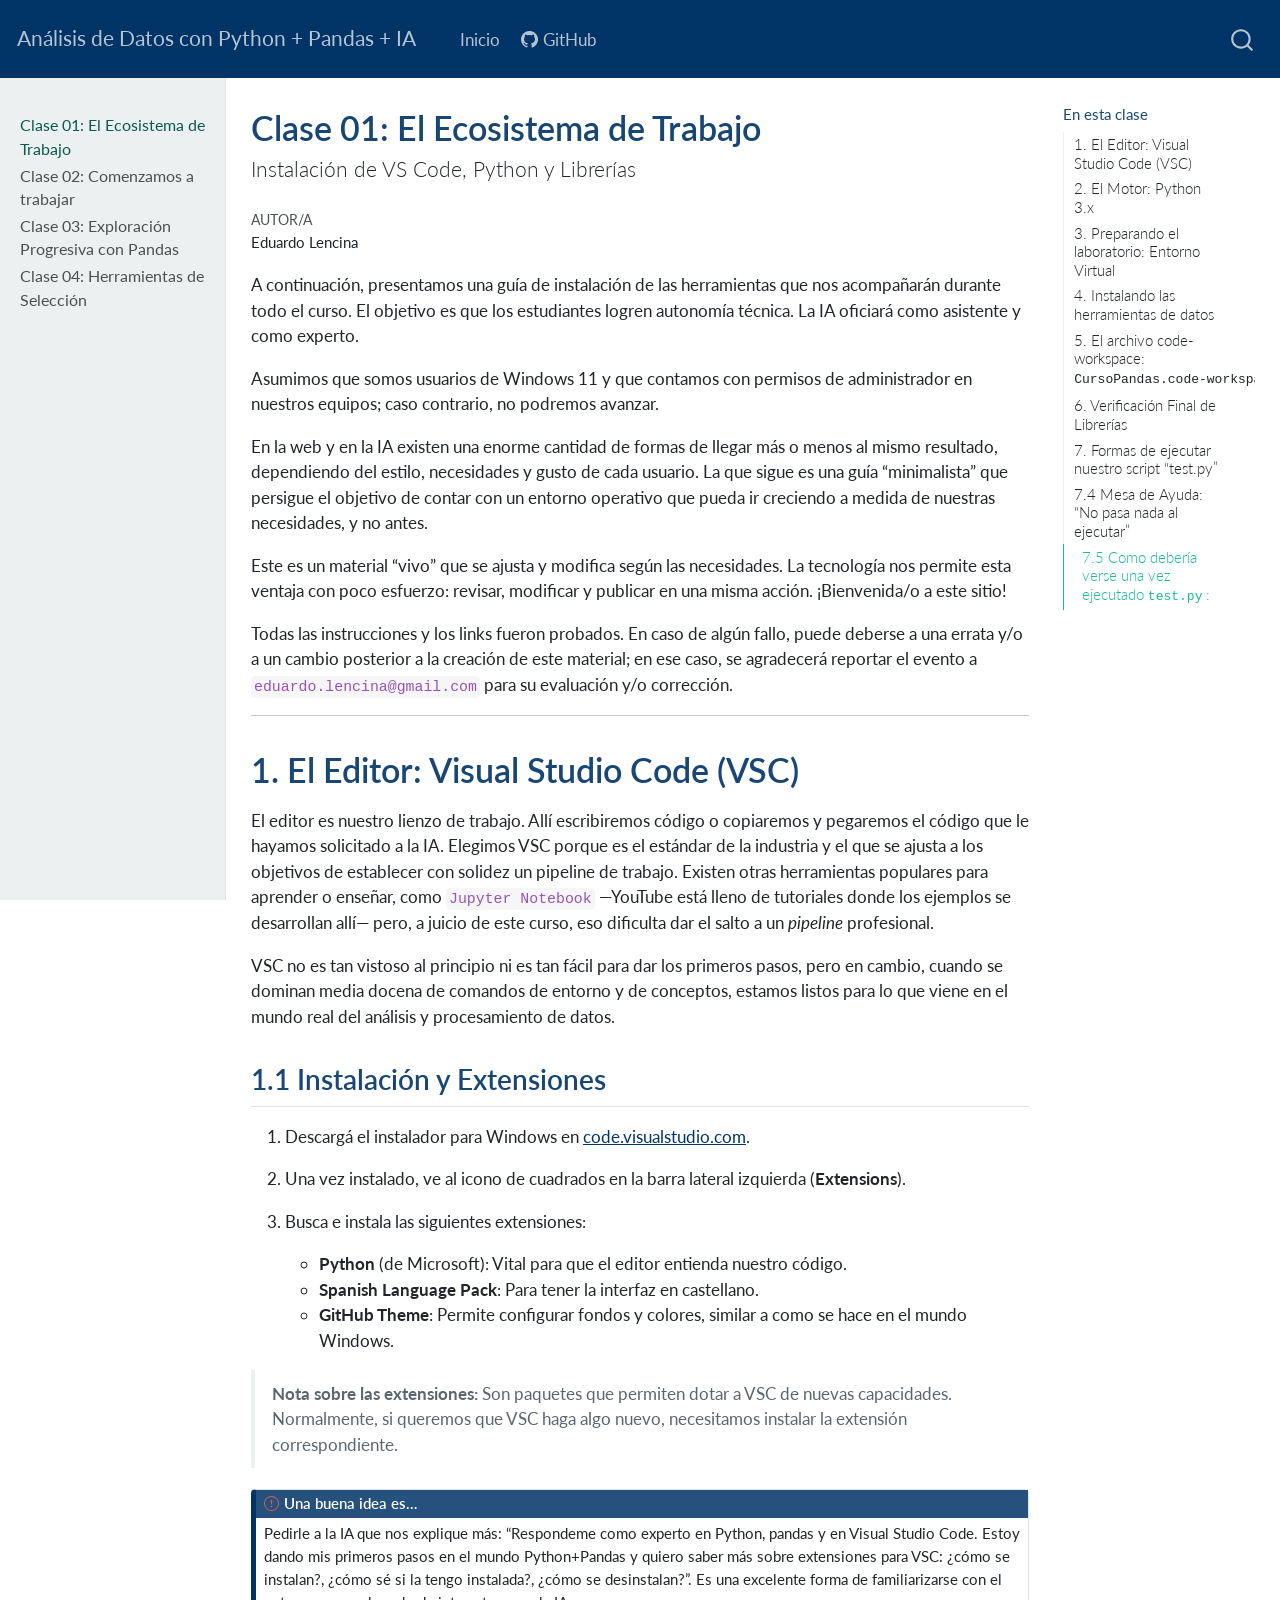
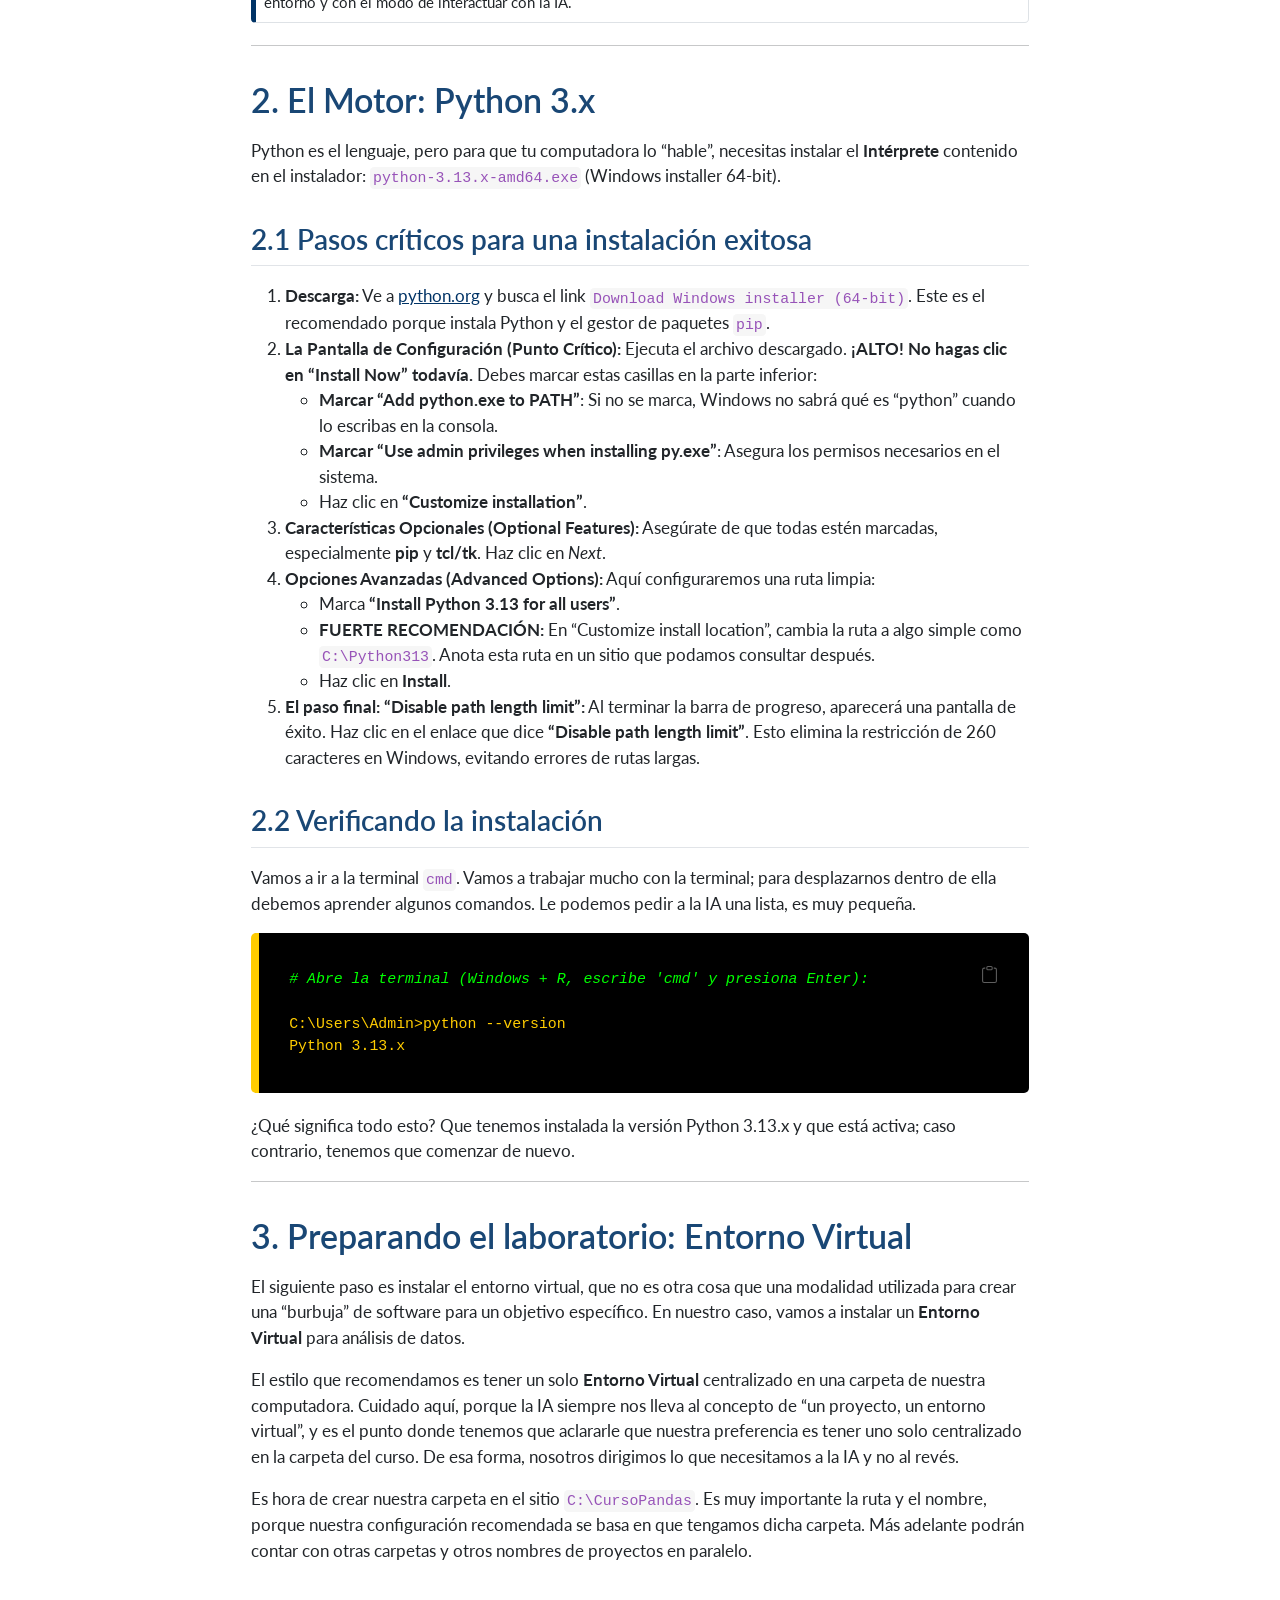
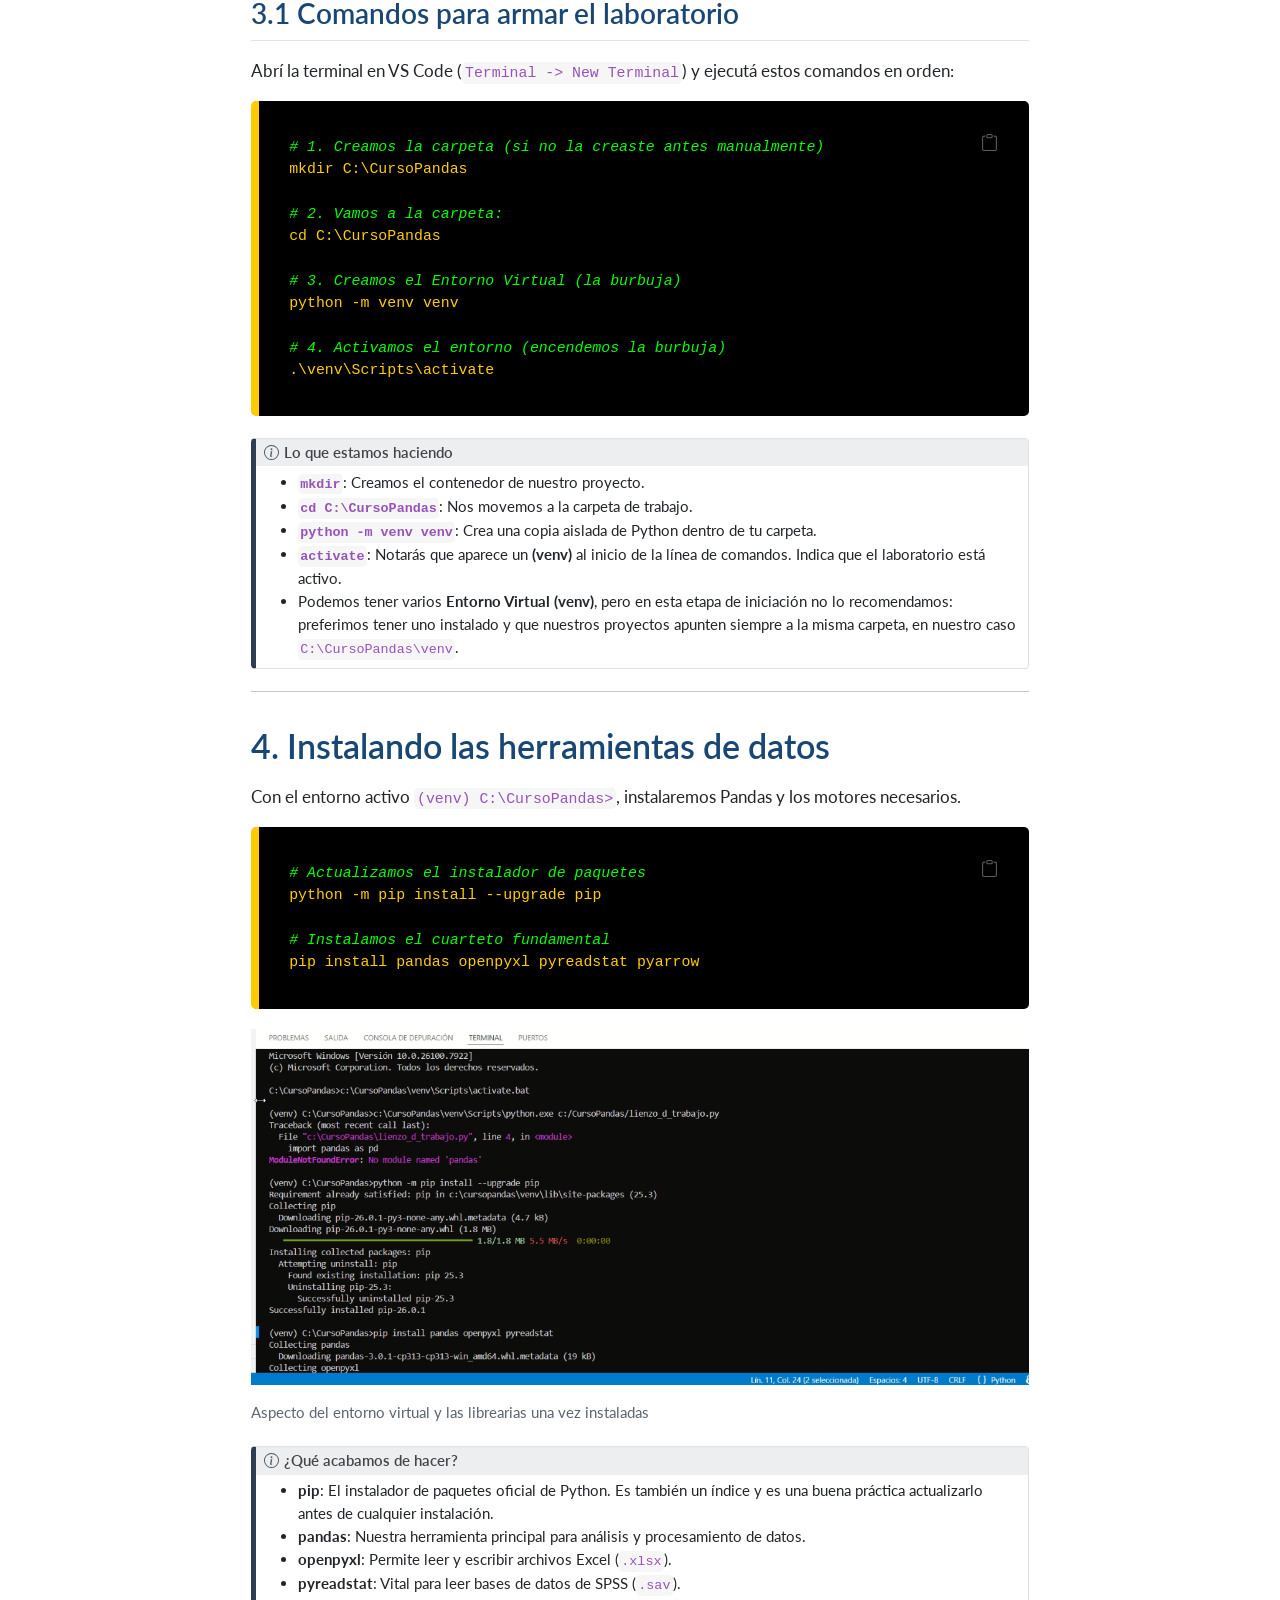
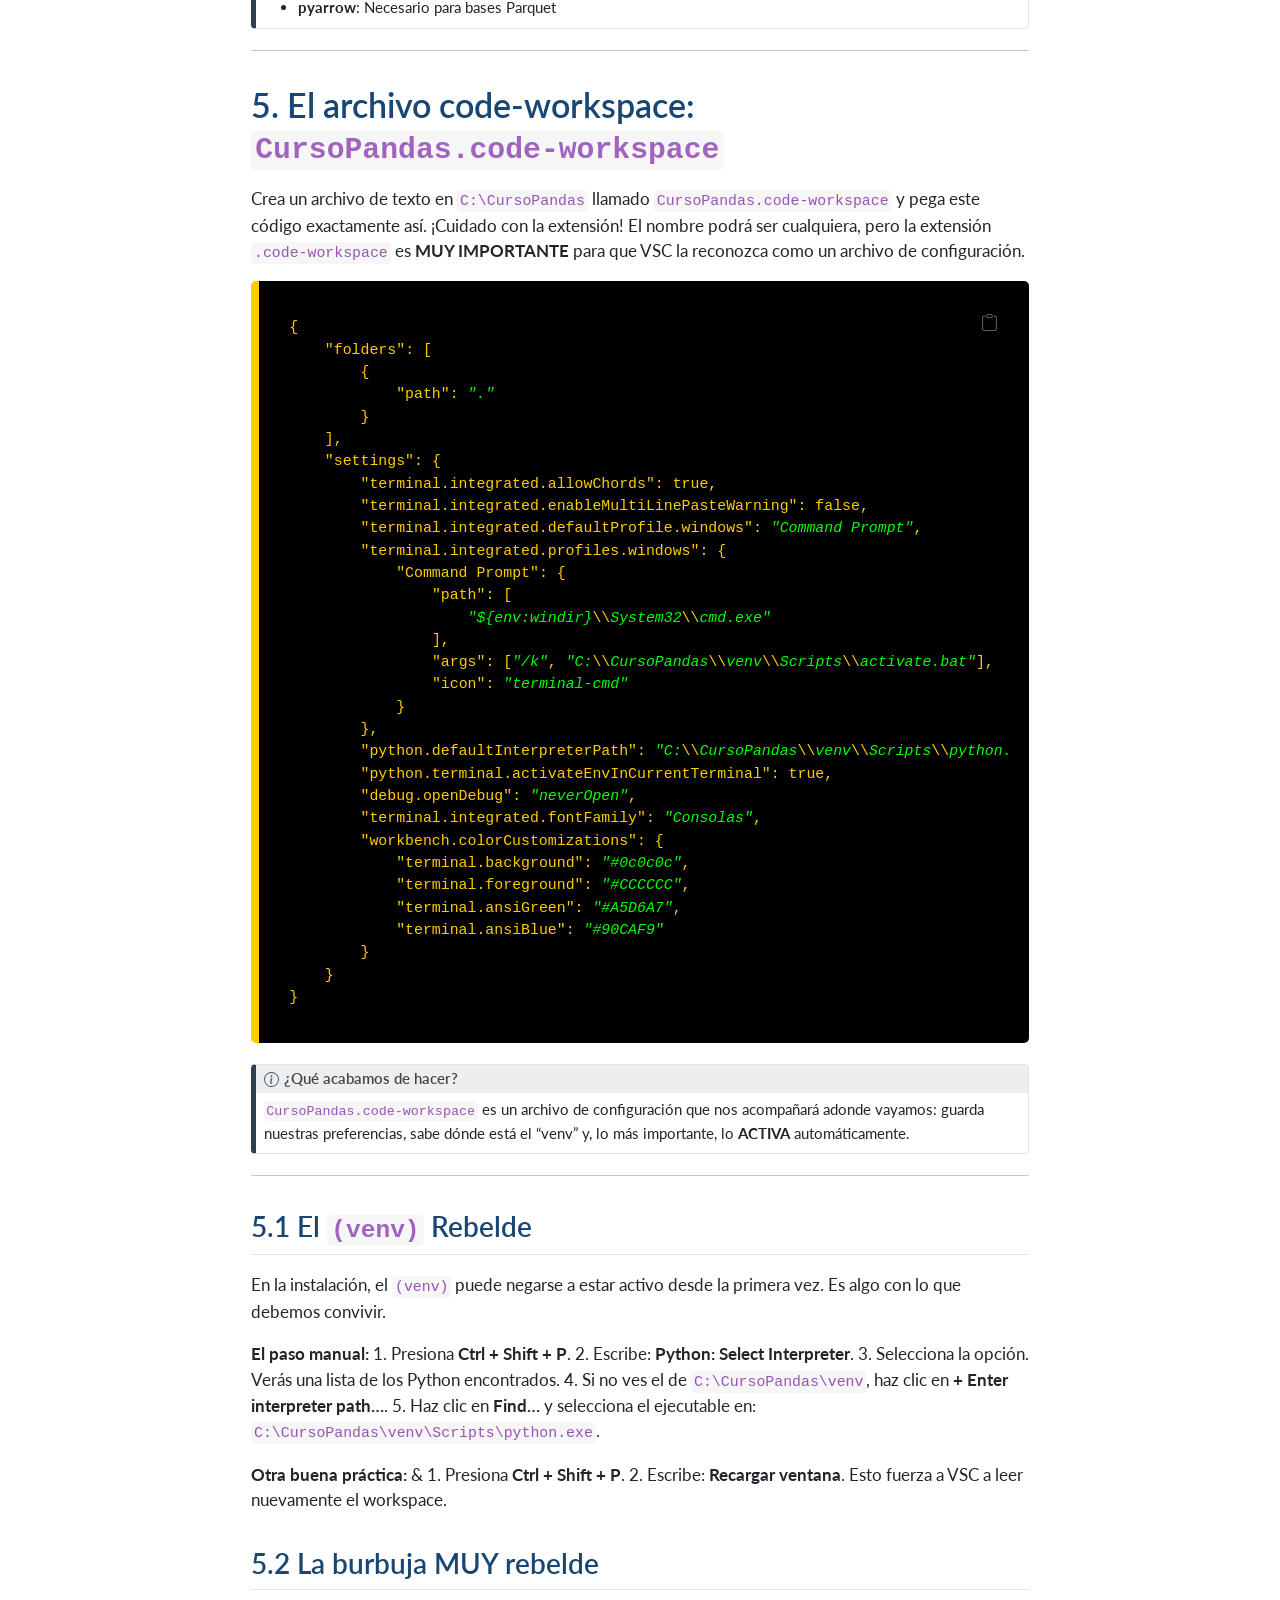
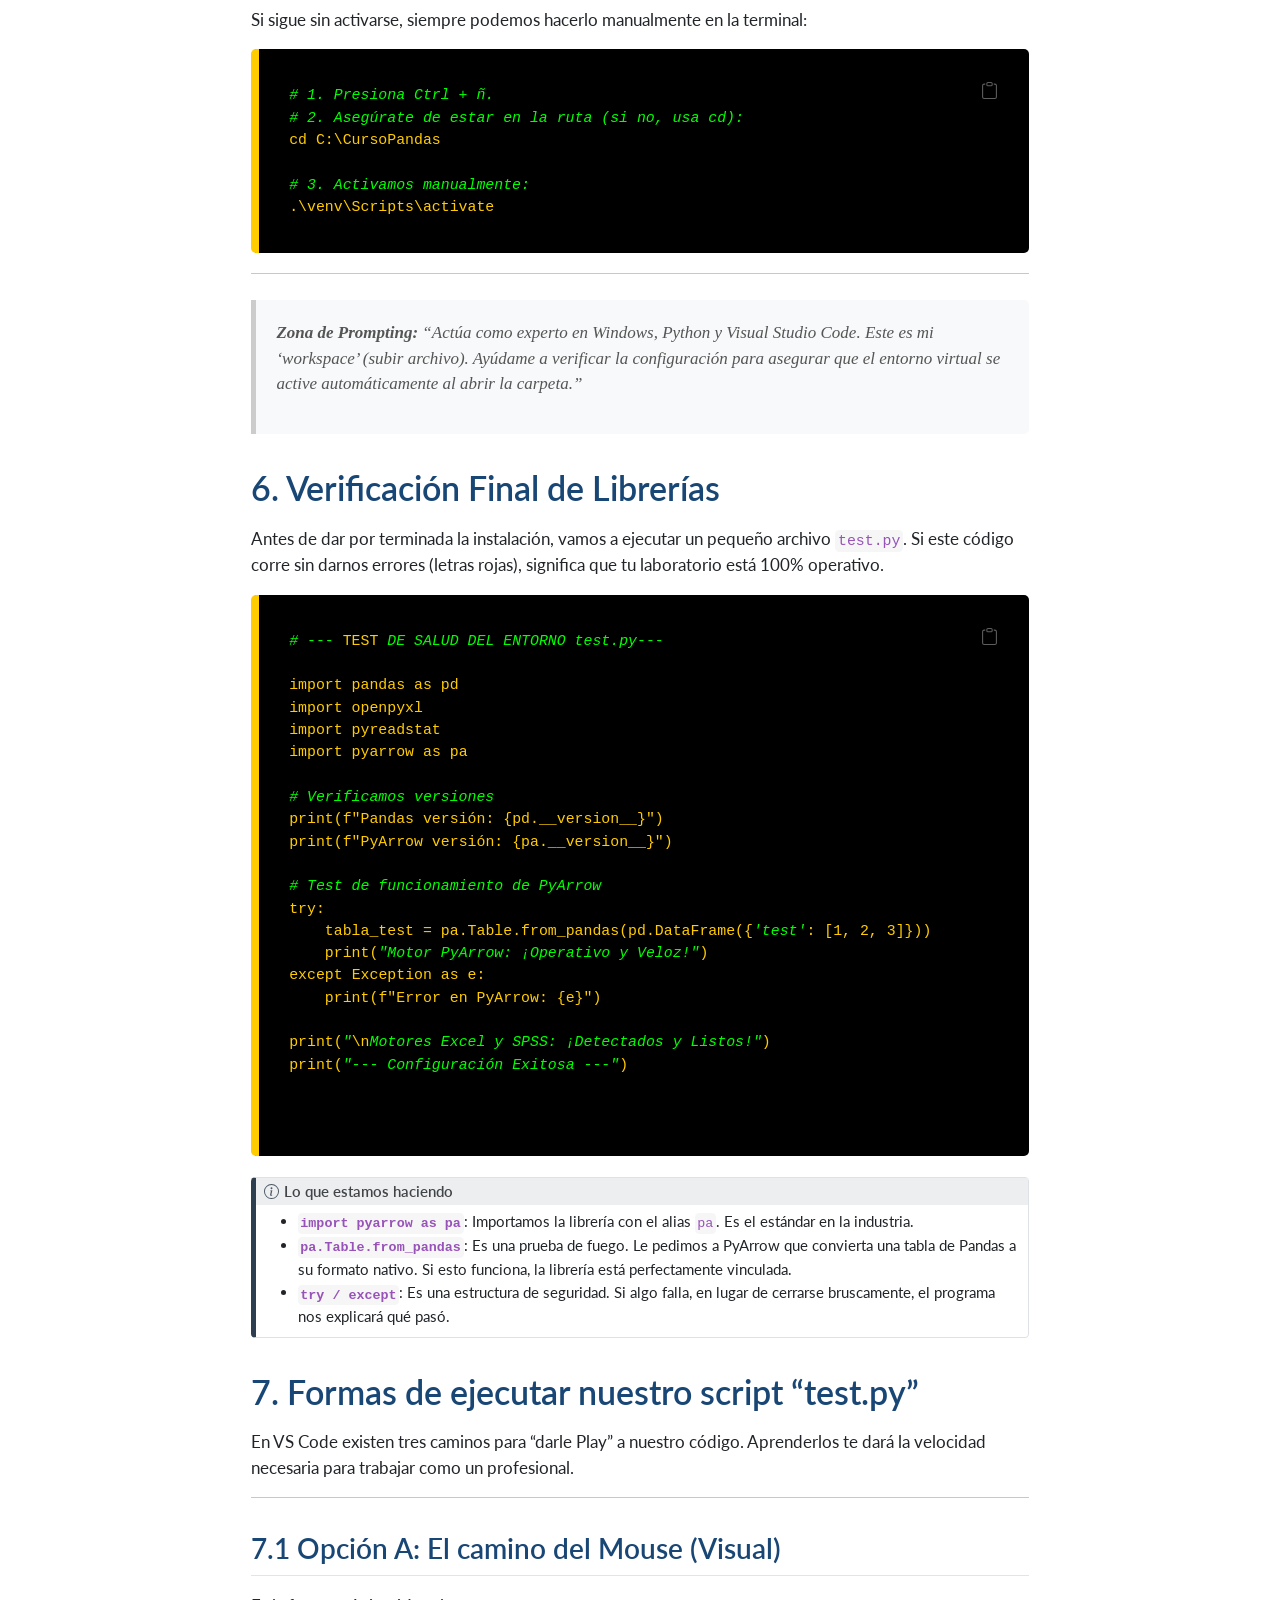
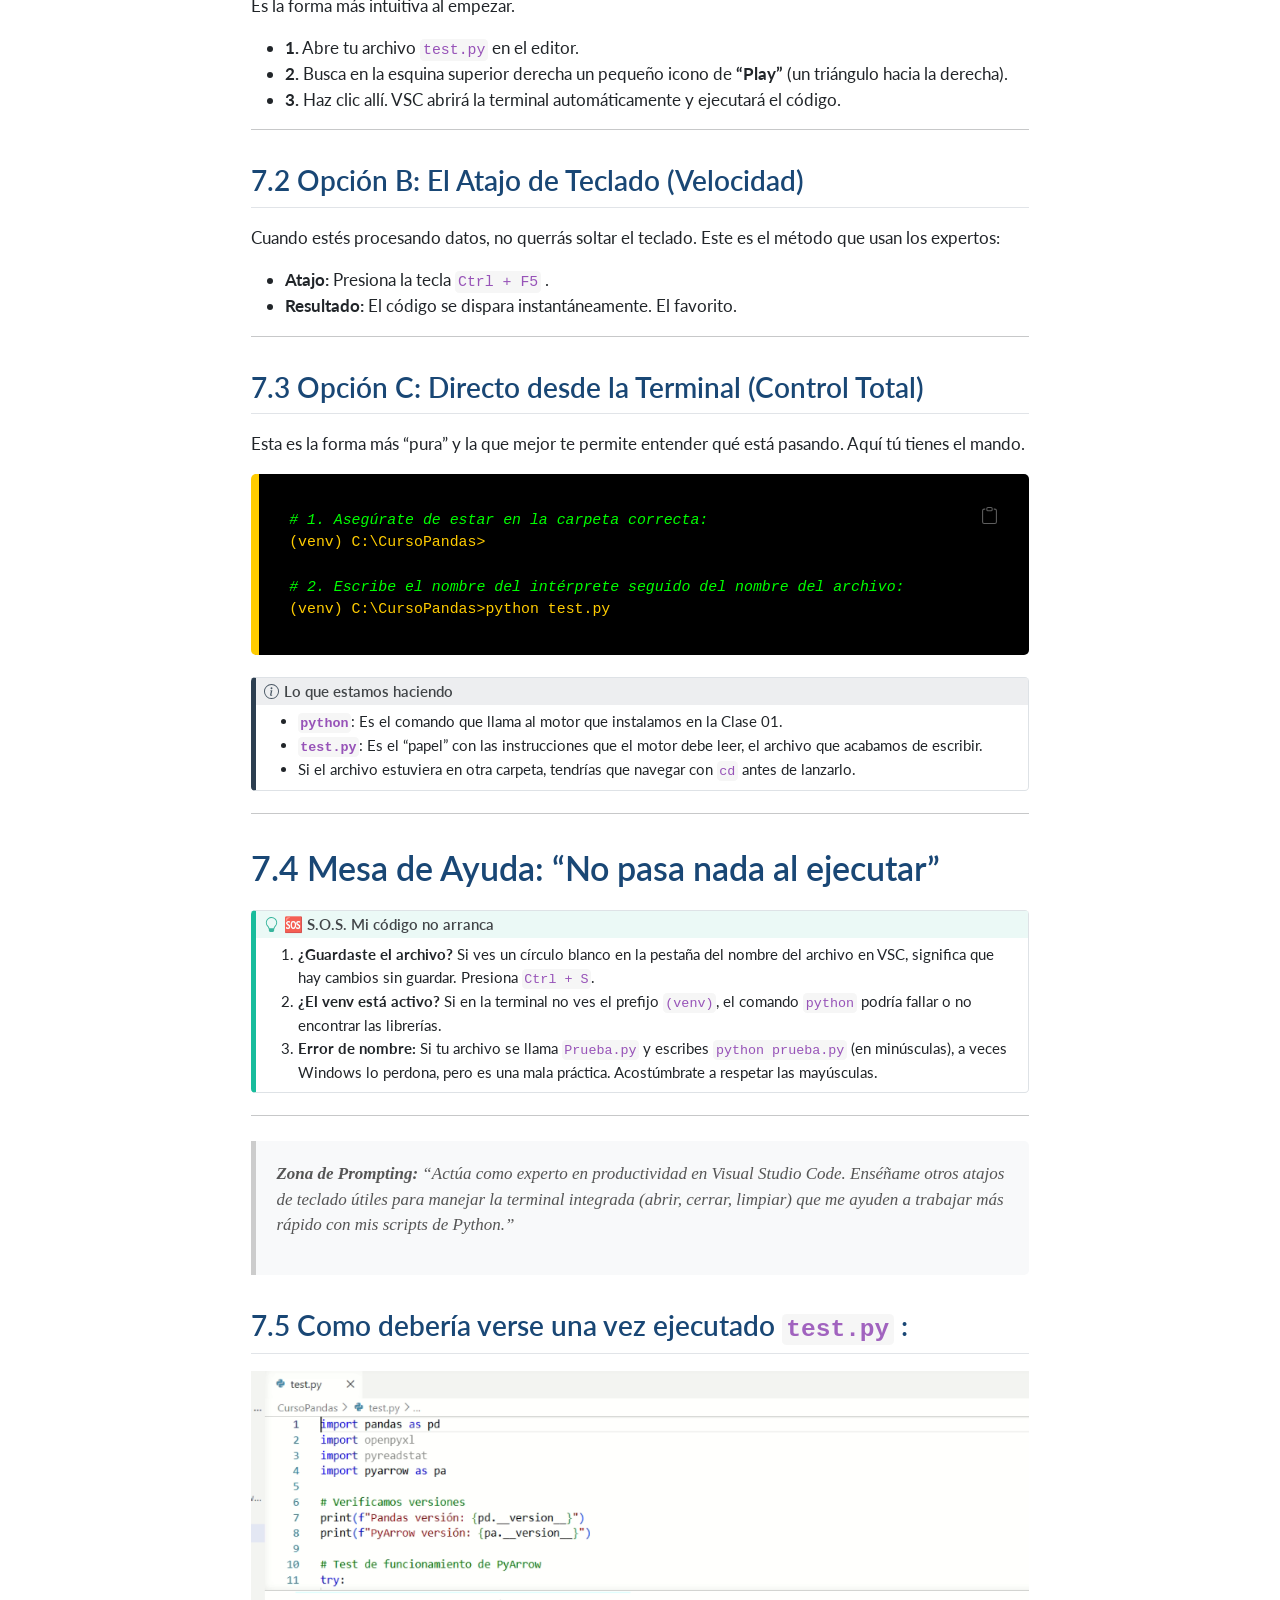
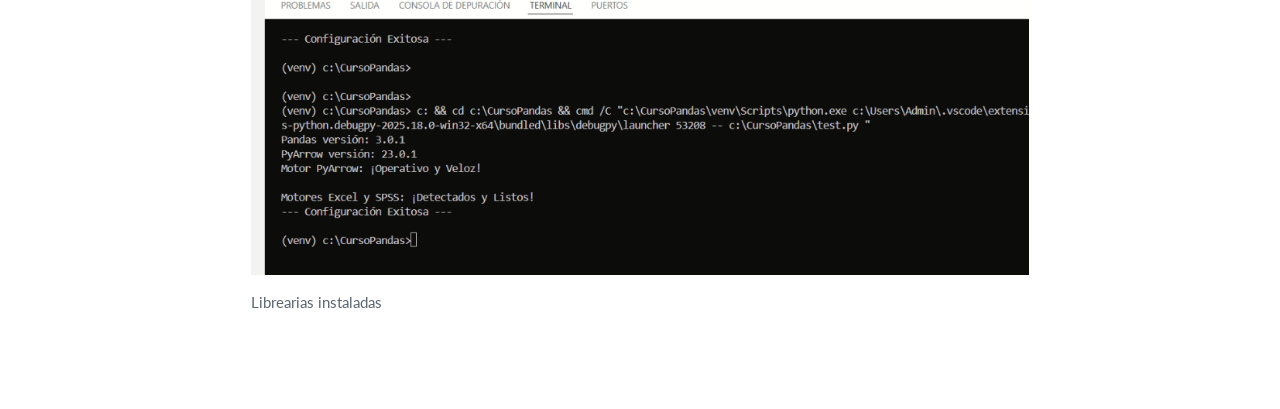
==== commit 017b4b58: "indices arreglados" ====
--- a/clase_01.html
+++ b/clase_01.html
@@ -8,7 +8,7 @@
 
 <meta name="author" content="Eduardo Lencina">
 
-<title>Curso Análisis de Datos con Python + Pandas + IA - Clase 01: El Ecosistema de Trabajo</title>
+<title>Análisis de Datos con Python + Pandas + IA - Clase 01: El Ecosistema de Trabajo</title>
 <style>
 code{white-space: pre-wrap;}
 span.smallcaps{font-variant: small-caps;}
@@ -107,7 +107,7 @@
       <div class="navbar-container container-fluid">
       <div class="navbar-brand-container">
     <a class="navbar-brand" href="./index.html">
-    <span class="navbar-title">Curso Análisis de Datos con Python + Pandas + IA</span>
+    <span class="navbar-title">Análisis de Datos con Python + Pandas + IA</span>
     </a>
   </div>
             <div id="quarto-search" class="" title="Buscar"></div>
@@ -136,7 +136,7 @@
       <button type="button" class="quarto-btn-toggle btn" data-bs-toggle="collapse" data-bs-target="#quarto-sidebar,#quarto-sidebar-glass" aria-controls="quarto-sidebar" aria-expanded="false" aria-label="Alternar barra lateral" onclick="if (window.quartoToggleHeadroom) { window.quartoToggleHeadroom(); }">
         <i class="bi bi-layout-text-sidebar-reverse"></i>
       </button>
-      <nav class="quarto-page-breadcrumbs" aria-label="breadcrumb"><ol class="breadcrumb"><li class="breadcrumb-item"><a href="./clase_01.html">Módulo 1: El Ecosistema</a></li><li class="breadcrumb-item"><a href="./clase_01.html">Instalamos Visual Studio Code</a></li></ol></nav>
+      <nav class="quarto-page-breadcrumbs" aria-label="breadcrumb"><ol class="breadcrumb"><li class="breadcrumb-item"><a href="./clase_01.html">Clase 01: El Ecosistema de Trabajo</a></li></ol></nav>
       <a class="flex-grow-1" role="button" data-bs-toggle="collapse" data-bs-target="#quarto-sidebar,#quarto-sidebar-glass" aria-controls="quarto-sidebar" aria-expanded="false" aria-label="Alternar barra lateral" onclick="if (window.quartoToggleHeadroom) { window.quartoToggleHeadroom(); }">      
       </a>
     </div>
@@ -148,52 +148,30 @@
   <nav id="quarto-sidebar" class="sidebar collapse collapse-horizontal sidebar-navigation docked overflow-auto">
     <div class="sidebar-menu-container"> 
     <ul class="list-unstyled mt-1">
-        <li class="sidebar-item sidebar-item-section">
-      <div class="sidebar-item-container"> 
-            <a class="sidebar-item-text sidebar-link text-start" data-bs-toggle="collapse" data-bs-target="#quarto-sidebar-section-1" aria-expanded="true">
- <span class="menu-text">Módulo 1: El Ecosistema</span></a>
-          <a class="sidebar-item-toggle text-start" data-bs-toggle="collapse" data-bs-target="#quarto-sidebar-section-1" aria-expanded="true" aria-label="Alternar sección">
-            <i class="bi bi-chevron-right ms-2"></i>
-          </a> 
-      </div>
-      <ul id="quarto-sidebar-section-1" class="collapse list-unstyled sidebar-section depth1 show">  
-          <li class="sidebar-item">
+        <li class="sidebar-item">
   <div class="sidebar-item-container"> 
   <a href="./clase_01.html" class="sidebar-item-text sidebar-link active">
- <span class="menu-text">Instalamos Visual Studio Code</span></a>
+ <span class="menu-text">Clase 01: El Ecosistema de Trabajo</span></a>
   </div>
 </li>
-          <li class="sidebar-item">
+        <li class="sidebar-item">
   <div class="sidebar-item-container"> 
   <a href="./clase_02.html" class="sidebar-item-text sidebar-link">
- <span class="menu-text">Comenzamos a trabajar</span></a>
+ <span class="menu-text">Clase 02: Comenzamos a trabajar</span></a>
   </div>
 </li>
-      </ul>
-  </li>
-        <li class="sidebar-item sidebar-item-section">
-      <div class="sidebar-item-container"> 
-            <a class="sidebar-item-text sidebar-link text-start" data-bs-toggle="collapse" data-bs-target="#quarto-sidebar-section-2" aria-expanded="true">
- <span class="menu-text">Módulo 2: Práctica con Datos Reales</span></a>
-          <a class="sidebar-item-toggle text-start" data-bs-toggle="collapse" data-bs-target="#quarto-sidebar-section-2" aria-expanded="true" aria-label="Alternar sección">
-            <i class="bi bi-chevron-right ms-2"></i>
-          </a> 
-      </div>
-      <ul id="quarto-sidebar-section-2" class="collapse list-unstyled sidebar-section depth1 show">  
-          <li class="sidebar-item">
+        <li class="sidebar-item">
   <div class="sidebar-item-container"> 
   <a href="./clase_03.html" class="sidebar-item-text sidebar-link">
- <span class="menu-text">Exploración Progresiva</span></a>
+ <span class="menu-text">Clase 03: Exploración Progresiva con Pandas</span></a>
   </div>
 </li>
-          <li class="sidebar-item">
+        <li class="sidebar-item">
   <div class="sidebar-item-container"> 
   <a href="./clase_04.html" class="sidebar-item-text sidebar-link">
- <span class="menu-text">Limpieza y Filtros</span></a>
+ <span class="menu-text">Clase 04: Herramientas de Selección</span></a>
   </div>
 </li>
-      </ul>
-  </li>
     </ul>
     </div>
 </nav>
@@ -277,9 +255,9 @@
 <section id="instalación-y-extensiones" class="level2">
 <h2 class="anchored" data-anchor-id="instalación-y-extensiones">1.1 Instalación y Extensiones</h2>
 <ol type="1">
-<li>Descargá el instalador para Windows en <a href="https://code.visualstudio.com/download/">code.visualstudio.com</a>.</li>
-<li>Una vez instalado, ve al icono de cuadrados en la barra lateral izquierda (<strong>Extensions</strong>).</li>
-<li>Busca e instala las siguientes extensiones:
+<li><p>Descargá el instalador para Windows en <a href="https://code.visualstudio.com/download/">code.visualstudio.com</a>.</p></li>
+<li><p>Una vez instalado, ve al icono de cuadrados en la barra lateral izquierda (<strong>Extensions</strong>).</p></li>
+<li><p>Busca e instala las siguientes extensiones:</p>
 <ul>
 <li><strong>Python</strong> (de Microsoft): Vital para que el editor entienda nuestro código.</li>
 <li><strong>Spanish Language Pack</strong>: Para tener la interfaz en castellano.</li>
@@ -362,12 +340,6 @@
 <span id="cb2-10"><a href="#cb2-10" aria-hidden="true" tabindex="-1"></a><span class="co"># 4. Activamos el entorno (encendemos la burbuja)</span></span>
 <span id="cb2-11"><a href="#cb2-11" aria-hidden="true" tabindex="-1"></a>.\venv\Scripts\activate</span></code><button title="Copiar al portapapeles" class="code-copy-button"><i class="bi"></i></button></pre></div>
 </div>
-<div class="quarto-figure quarto-figure-center">
-<figure class="figure">
-<p><img src="imagenes/librerias_instaladas.png" class="img-fluid figure-img"></p>
-<figcaption class="figure-caption">Librearias instaladas</figcaption>
-</figure>
-</div>
 <div class="callout callout-style-default callout-note callout-titled">
 <div class="callout-header d-flex align-content-center">
 <div class="callout-icon-container">
@@ -397,8 +369,8 @@
 <div class="sourceCode" id="cb3"><pre class="sourceCode python code-with-copy"><code class="sourceCode python"><span id="cb3-1"><a href="#cb3-1" aria-hidden="true" tabindex="-1"></a><span class="co"># Actualizamos el instalador de paquetes</span></span>
 <span id="cb3-2"><a href="#cb3-2" aria-hidden="true" tabindex="-1"></a>python <span class="op">-</span>m pip install <span class="op">--</span>upgrade pip</span>
 <span id="cb3-3"><a href="#cb3-3" aria-hidden="true" tabindex="-1"></a></span>
-<span id="cb3-4"><a href="#cb3-4" aria-hidden="true" tabindex="-1"></a><span class="co"># Instalamos el trío fundamental</span></span>
-<span id="cb3-5"><a href="#cb3-5" aria-hidden="true" tabindex="-1"></a>pip install pandas openpyxl pyreadstat</span></code><button title="Copiar al portapapeles" class="code-copy-button"><i class="bi"></i></button></pre></div>
+<span id="cb3-4"><a href="#cb3-4" aria-hidden="true" tabindex="-1"></a><span class="co"># Instalamos el cuarteto fundamental</span></span>
+<span id="cb3-5"><a href="#cb3-5" aria-hidden="true" tabindex="-1"></a>pip install pandas openpyxl pyreadstat pyarrow</span></code><button title="Copiar al portapapeles" class="code-copy-button"><i class="bi"></i></button></pre></div>
 </div>
 <div class="quarto-figure quarto-figure-center">
 <figure class="figure">
@@ -421,6 +393,7 @@
 <li><strong>pandas</strong>: Nuestra herramienta principal para análisis y procesamiento de datos.</li>
 <li><strong>openpyxl</strong>: Permite leer y escribir archivos Excel (<code>.xlsx</code>).</li>
 <li><strong>pyreadstat</strong>: Vital para leer bases de datos de SPSS (<code>.sav</code>).</li>
+<li><strong>pyarrow</strong>: Necesario para bases Parquet</li>
 </ul>
 </div>
 </div>
@@ -508,10 +481,23 @@
 <span id="cb6-3"><a href="#cb6-3" aria-hidden="true" tabindex="-1"></a><span class="im">import</span> pandas <span class="im">as</span> pd</span>
 <span id="cb6-4"><a href="#cb6-4" aria-hidden="true" tabindex="-1"></a><span class="im">import</span> openpyxl</span>
 <span id="cb6-5"><a href="#cb6-5" aria-hidden="true" tabindex="-1"></a><span class="im">import</span> pyreadstat</span>
-<span id="cb6-6"><a href="#cb6-6" aria-hidden="true" tabindex="-1"></a></span>
-<span id="cb6-7"><a href="#cb6-7" aria-hidden="true" tabindex="-1"></a><span class="bu">print</span>(<span class="ss">f"Pandas versión: </span><span class="sc">{</span>pd<span class="sc">.</span>__version__<span class="sc">}</span><span class="ss">"</span>)</span>
-<span id="cb6-8"><a href="#cb6-8" aria-hidden="true" tabindex="-1"></a><span class="bu">print</span>(<span class="st">"Motores Excel y SPSS: ¡Detectados y Listos!"</span>)</span>
-<span id="cb6-9"><a href="#cb6-9" aria-hidden="true" tabindex="-1"></a><span class="bu">print</span>(<span class="st">"--- Configuración Exitosa ---"</span>)</span></code><button title="Copiar al portapapeles" class="code-copy-button"><i class="bi"></i></button></pre></div>
+<span id="cb6-6"><a href="#cb6-6" aria-hidden="true" tabindex="-1"></a><span class="im">import</span> pyarrow <span class="im">as</span> pa</span>
+<span id="cb6-7"><a href="#cb6-7" aria-hidden="true" tabindex="-1"></a></span>
+<span id="cb6-8"><a href="#cb6-8" aria-hidden="true" tabindex="-1"></a><span class="co"># Verificamos versiones</span></span>
+<span id="cb6-9"><a href="#cb6-9" aria-hidden="true" tabindex="-1"></a><span class="bu">print</span>(<span class="ss">f"Pandas versión: </span><span class="sc">{</span>pd<span class="sc">.</span>__version__<span class="sc">}</span><span class="ss">"</span>)</span>
+<span id="cb6-10"><a href="#cb6-10" aria-hidden="true" tabindex="-1"></a><span class="bu">print</span>(<span class="ss">f"PyArrow versión: </span><span class="sc">{</span>pa<span class="sc">.</span>__version__<span class="sc">}</span><span class="ss">"</span>)</span>
+<span id="cb6-11"><a href="#cb6-11" aria-hidden="true" tabindex="-1"></a></span>
+<span id="cb6-12"><a href="#cb6-12" aria-hidden="true" tabindex="-1"></a><span class="co"># Test de funcionamiento de PyArrow</span></span>
+<span id="cb6-13"><a href="#cb6-13" aria-hidden="true" tabindex="-1"></a><span class="cf">try</span>:</span>
+<span id="cb6-14"><a href="#cb6-14" aria-hidden="true" tabindex="-1"></a>    tabla_test <span class="op">=</span> pa.Table.from_pandas(pd.DataFrame({<span class="st">'test'</span>: [<span class="dv">1</span>, <span class="dv">2</span>, <span class="dv">3</span>]}))</span>
+<span id="cb6-15"><a href="#cb6-15" aria-hidden="true" tabindex="-1"></a>    <span class="bu">print</span>(<span class="st">"Motor PyArrow: ¡Operativo y Veloz!"</span>)</span>
+<span id="cb6-16"><a href="#cb6-16" aria-hidden="true" tabindex="-1"></a><span class="cf">except</span> <span class="pp">Exception</span> <span class="im">as</span> e:</span>
+<span id="cb6-17"><a href="#cb6-17" aria-hidden="true" tabindex="-1"></a>    <span class="bu">print</span>(<span class="ss">f"Error en PyArrow: </span><span class="sc">{</span>e<span class="sc">}</span><span class="ss">"</span>)</span>
+<span id="cb6-18"><a href="#cb6-18" aria-hidden="true" tabindex="-1"></a></span>
+<span id="cb6-19"><a href="#cb6-19" aria-hidden="true" tabindex="-1"></a><span class="bu">print</span>(<span class="st">"</span><span class="ch">\n</span><span class="st">Motores Excel y SPSS: ¡Detectados y Listos!"</span>)</span>
+<span id="cb6-20"><a href="#cb6-20" aria-hidden="true" tabindex="-1"></a><span class="bu">print</span>(<span class="st">"--- Configuración Exitosa ---"</span>)</span>
+<span id="cb6-21"><a href="#cb6-21" aria-hidden="true" tabindex="-1"></a></span>
+<span id="cb6-22"><a href="#cb6-22" aria-hidden="true" tabindex="-1"></a></span></code><button title="Copiar al portapapeles" class="code-copy-button"><i class="bi"></i></button></pre></div>
 </div>
 <div class="callout callout-style-default callout-note callout-titled">
 <div class="callout-header d-flex align-content-center">
@@ -524,9 +510,9 @@
 </div>
 <div class="callout-body-container callout-body">
 <ul>
-<li><strong><code>import</code></strong>: Es la orden que le damos a Python para que traiga la herramienta al escritorio de trabajo. Si la librería no estuviera bien instalada, aquí saltaría un error de “ModuleNotFoundError”.</li>
-<li><strong><code>pd.__version__</code></strong>: Nos confirma qué versión exacta de Pandas estamos usando.</li>
-<li>Si ves el mensaje <strong>“Configuración Exitosa”</strong> en tu terminal, ¡felicitaciones! Ya tienes un entorno profesional de Ciencia de Datos en tu computadora.</li>
+<li><strong><code>import pyarrow as pa</code></strong>: Importamos la librería con el alias <code>pa</code>. Es el estándar en la industria.</li>
+<li><strong><code>pa.Table.from_pandas</code></strong>: Es una prueba de fuego. Le pedimos a PyArrow que convierta una tabla de Pandas a su formato nativo. Si esto funciona, la librería está perfectamente vinculada.</li>
+<li><strong><code>try / except</code></strong>: Es una estructura de seguridad. Si algo falla, en lugar de cerrarse bruscamente, el programa nos explicará qué pasó.</li>
 </ul>
 </div>
 </div>
@@ -562,7 +548,7 @@
 <span id="cb7-2"><a href="#cb7-2" aria-hidden="true" tabindex="-1"></a>(venv) C:\CursoPandas<span class="op">&gt;</span></span>
 <span id="cb7-3"><a href="#cb7-3" aria-hidden="true" tabindex="-1"></a></span>
 <span id="cb7-4"><a href="#cb7-4" aria-hidden="true" tabindex="-1"></a><span class="co"># 2. Escribe el nombre del intérprete seguido del nombre del archivo:</span></span>
-<span id="cb7-5"><a href="#cb7-5" aria-hidden="true" tabindex="-1"></a>python test.py</span></code><button title="Copiar al portapapeles" class="code-copy-button"><i class="bi"></i></button></pre></div>
+<span id="cb7-5"><a href="#cb7-5" aria-hidden="true" tabindex="-1"></a>(venv) C:\CursoPandas<span class="op">&gt;</span>python test.py</span></code><button title="Copiar al portapapeles" class="code-copy-button"><i class="bi"></i></button></pre></div>
 </div>
 <div class="callout callout-style-default callout-note callout-titled">
 <div class="callout-header d-flex align-content-center">
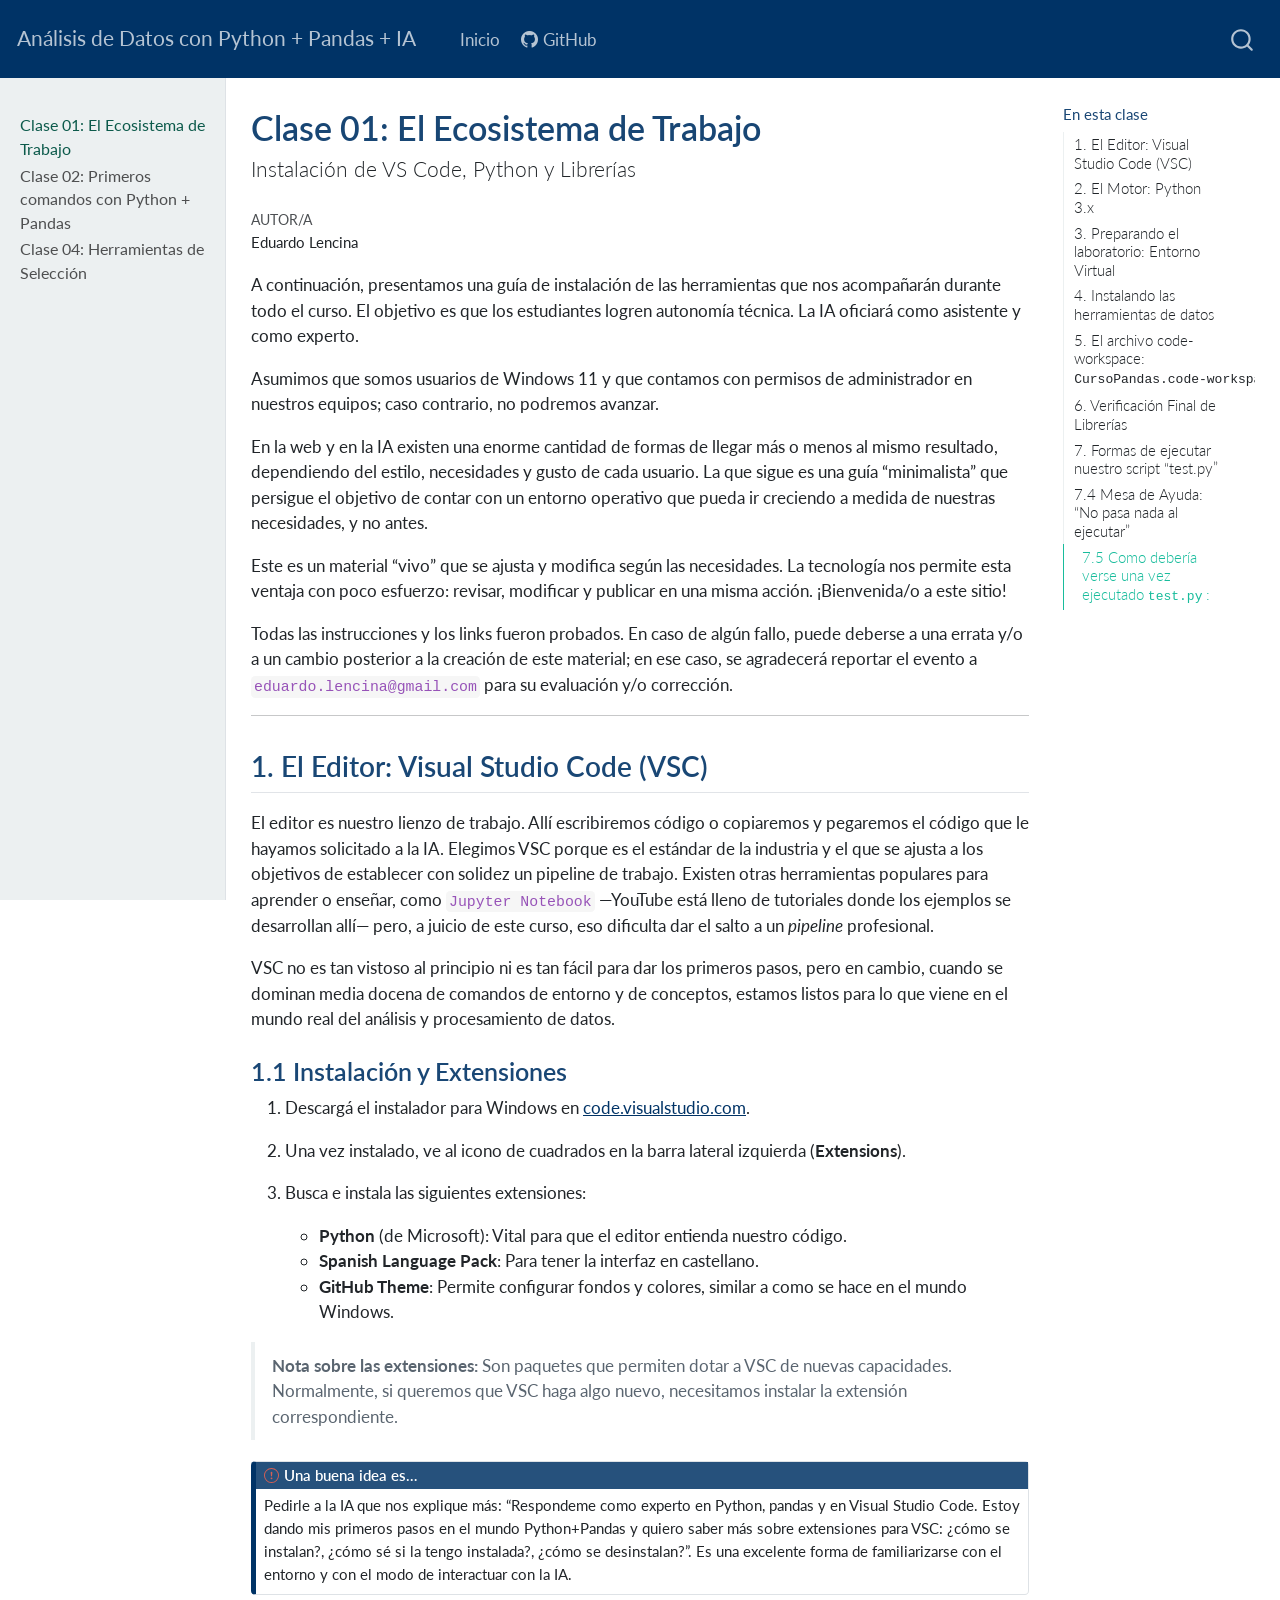
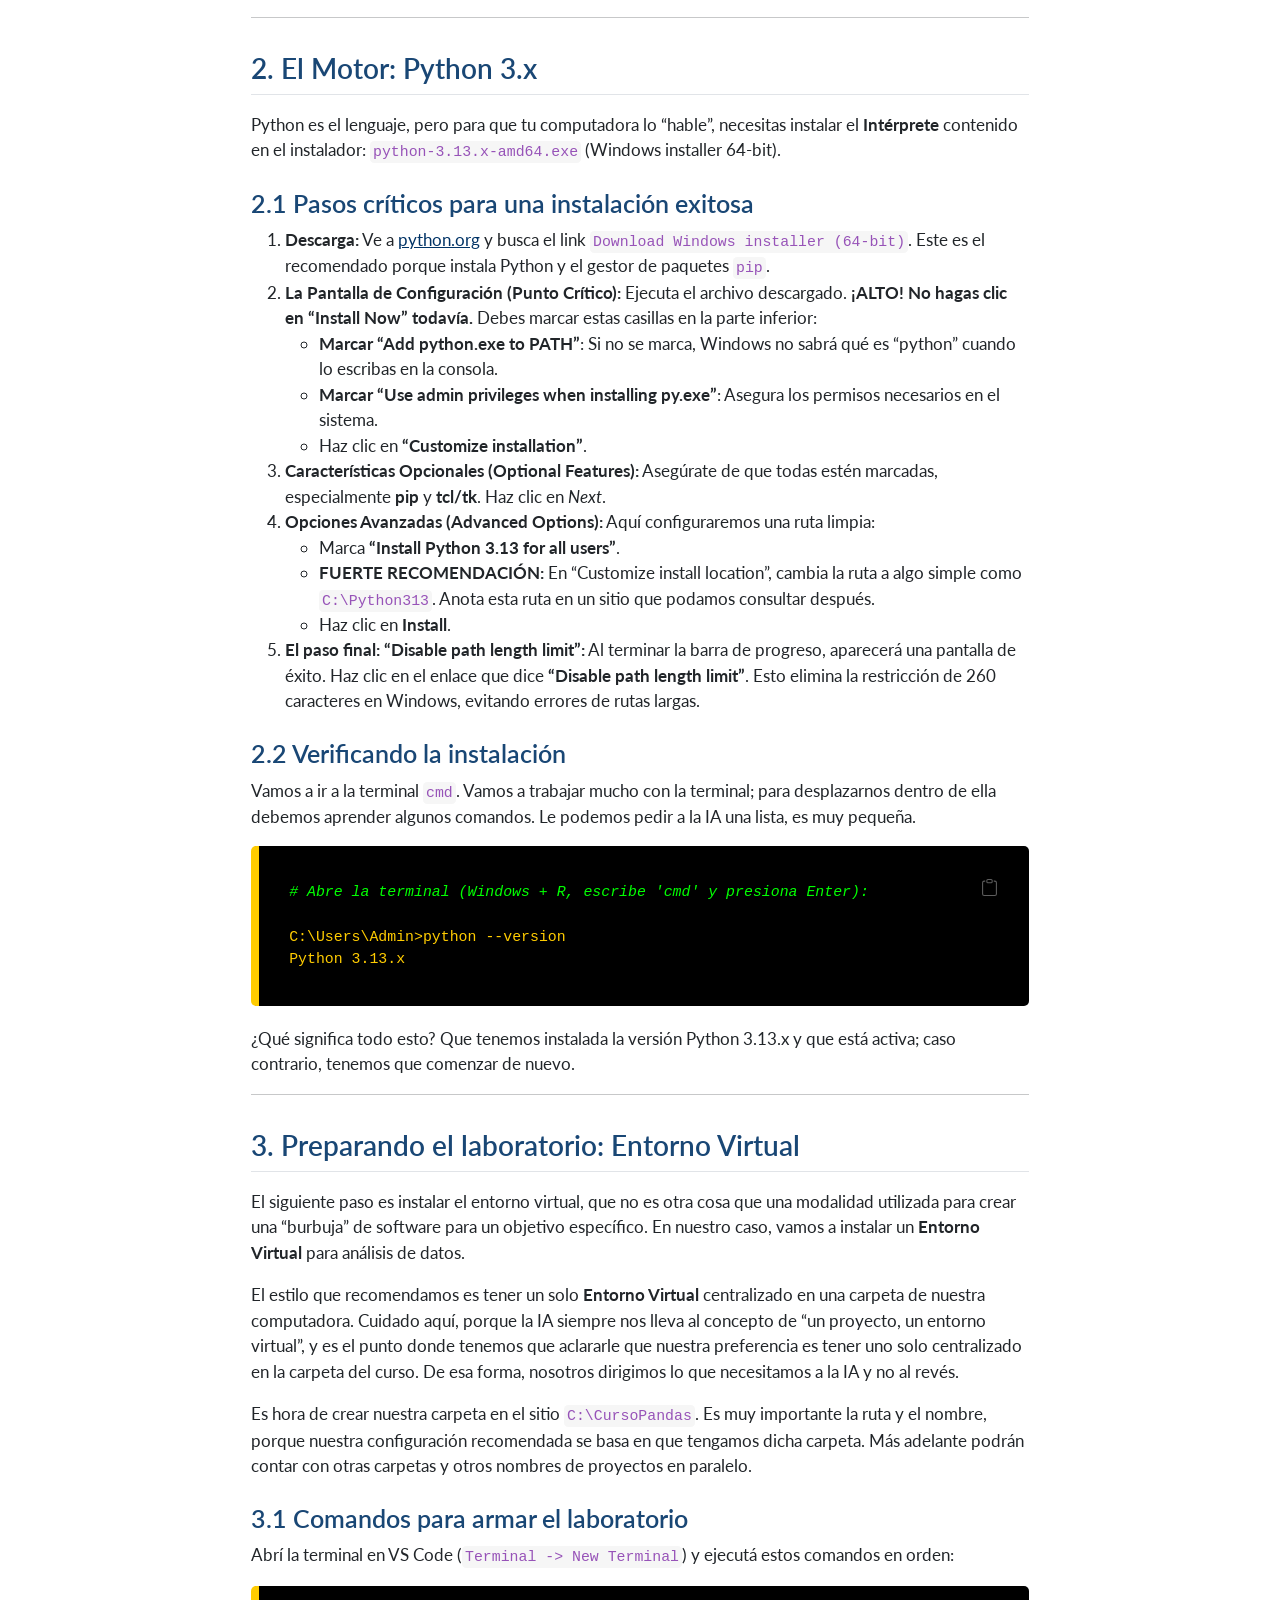
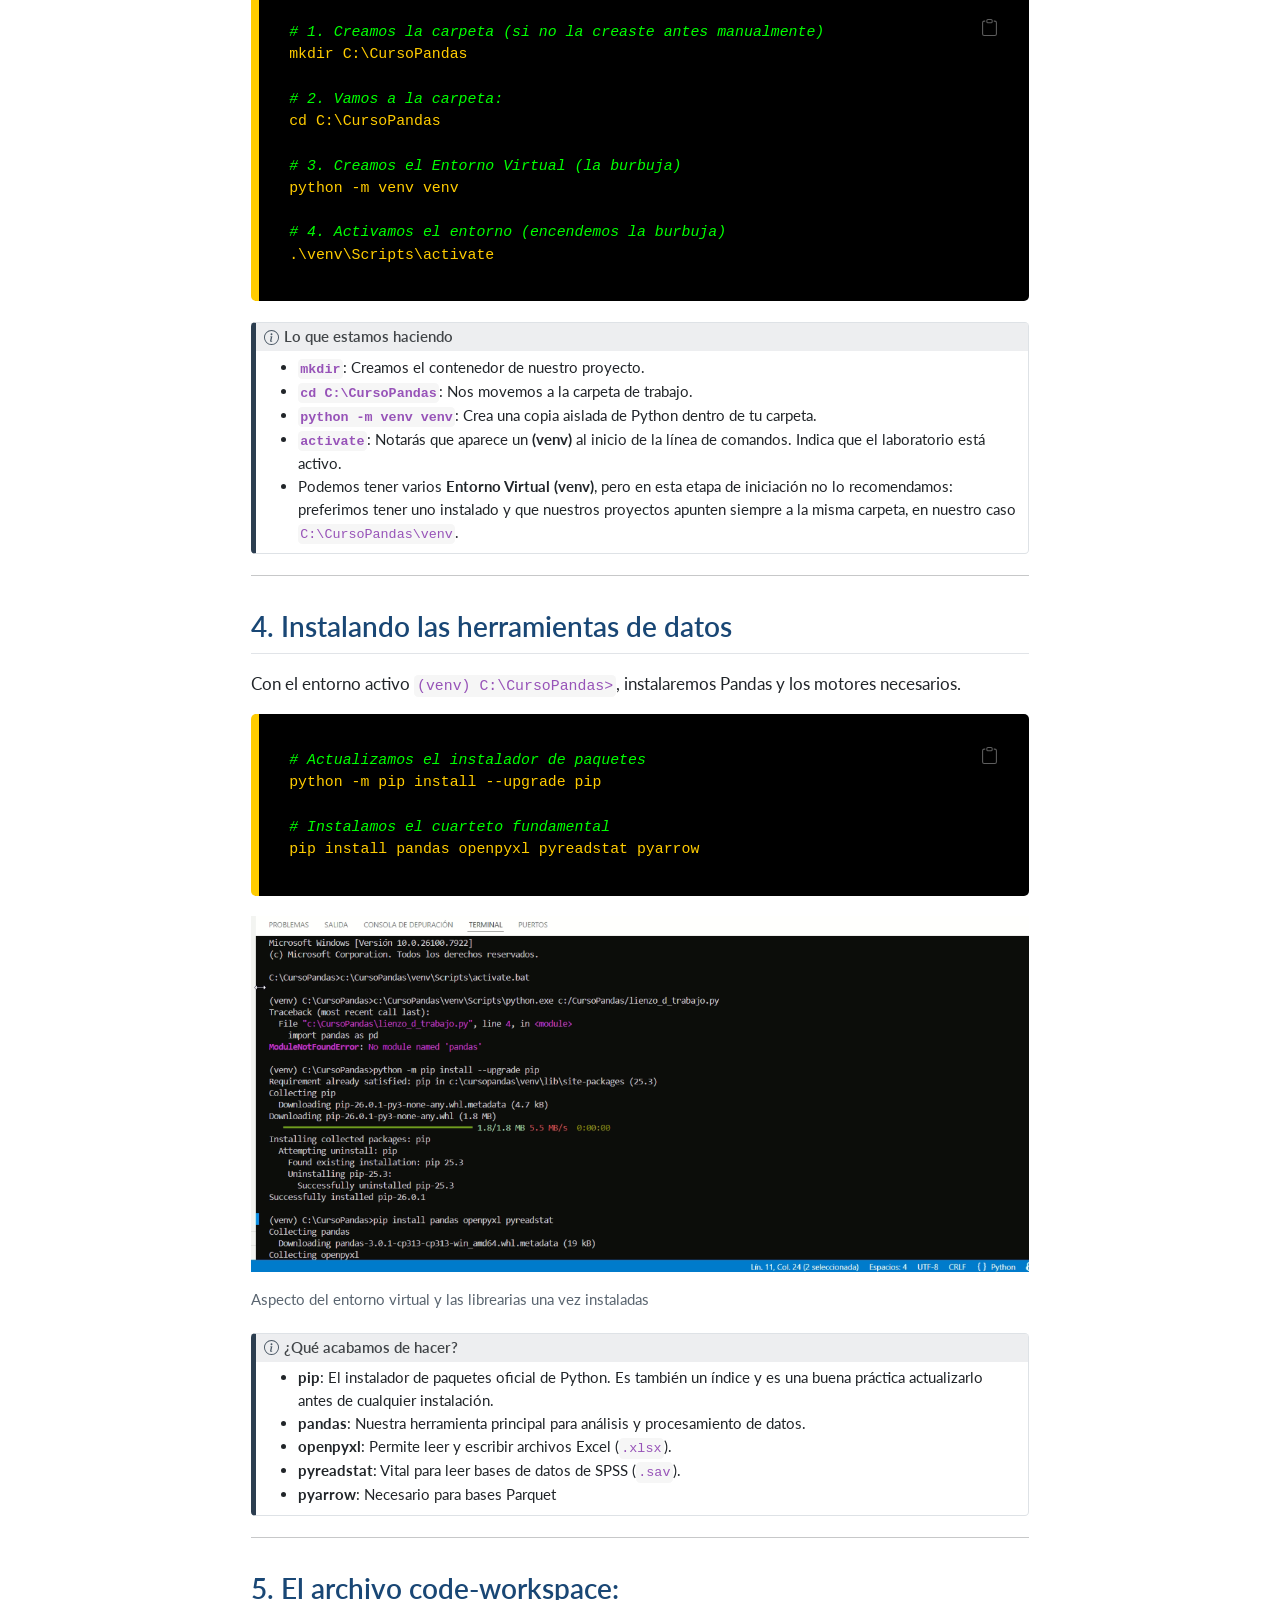
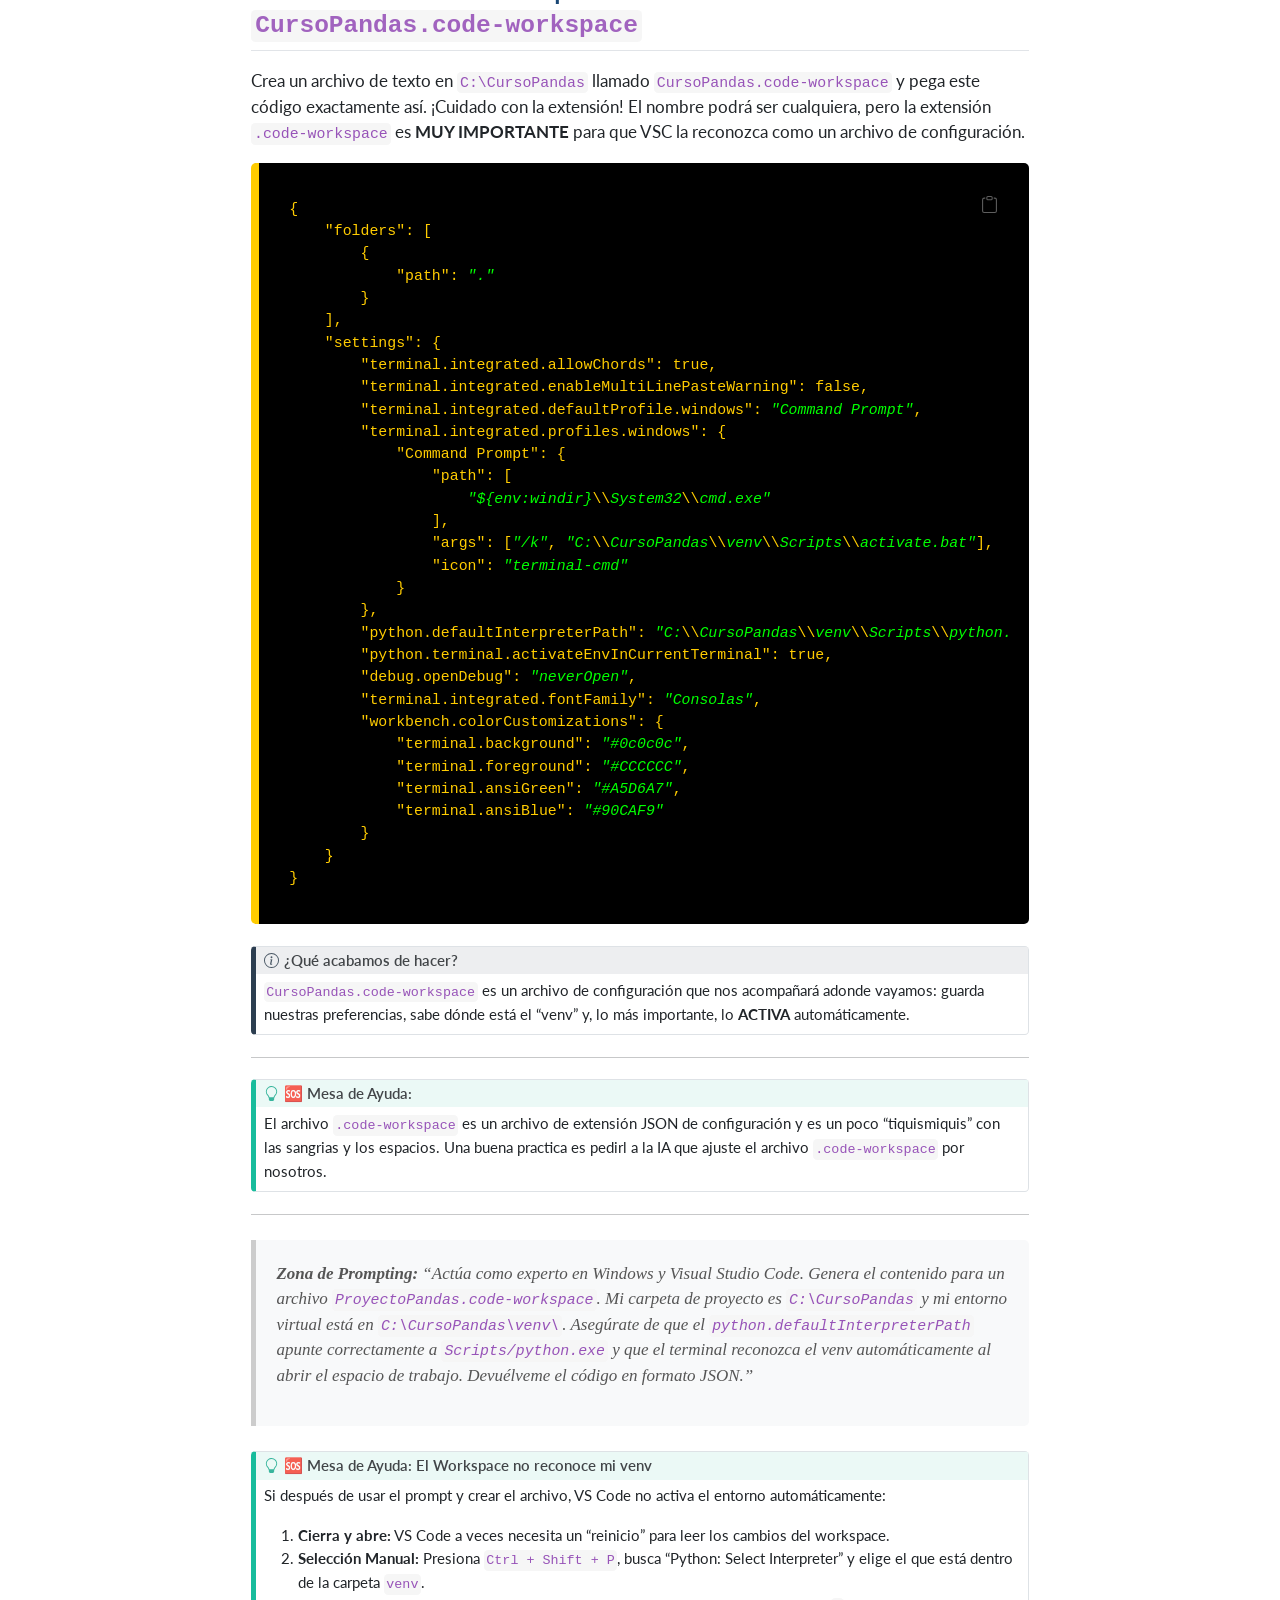
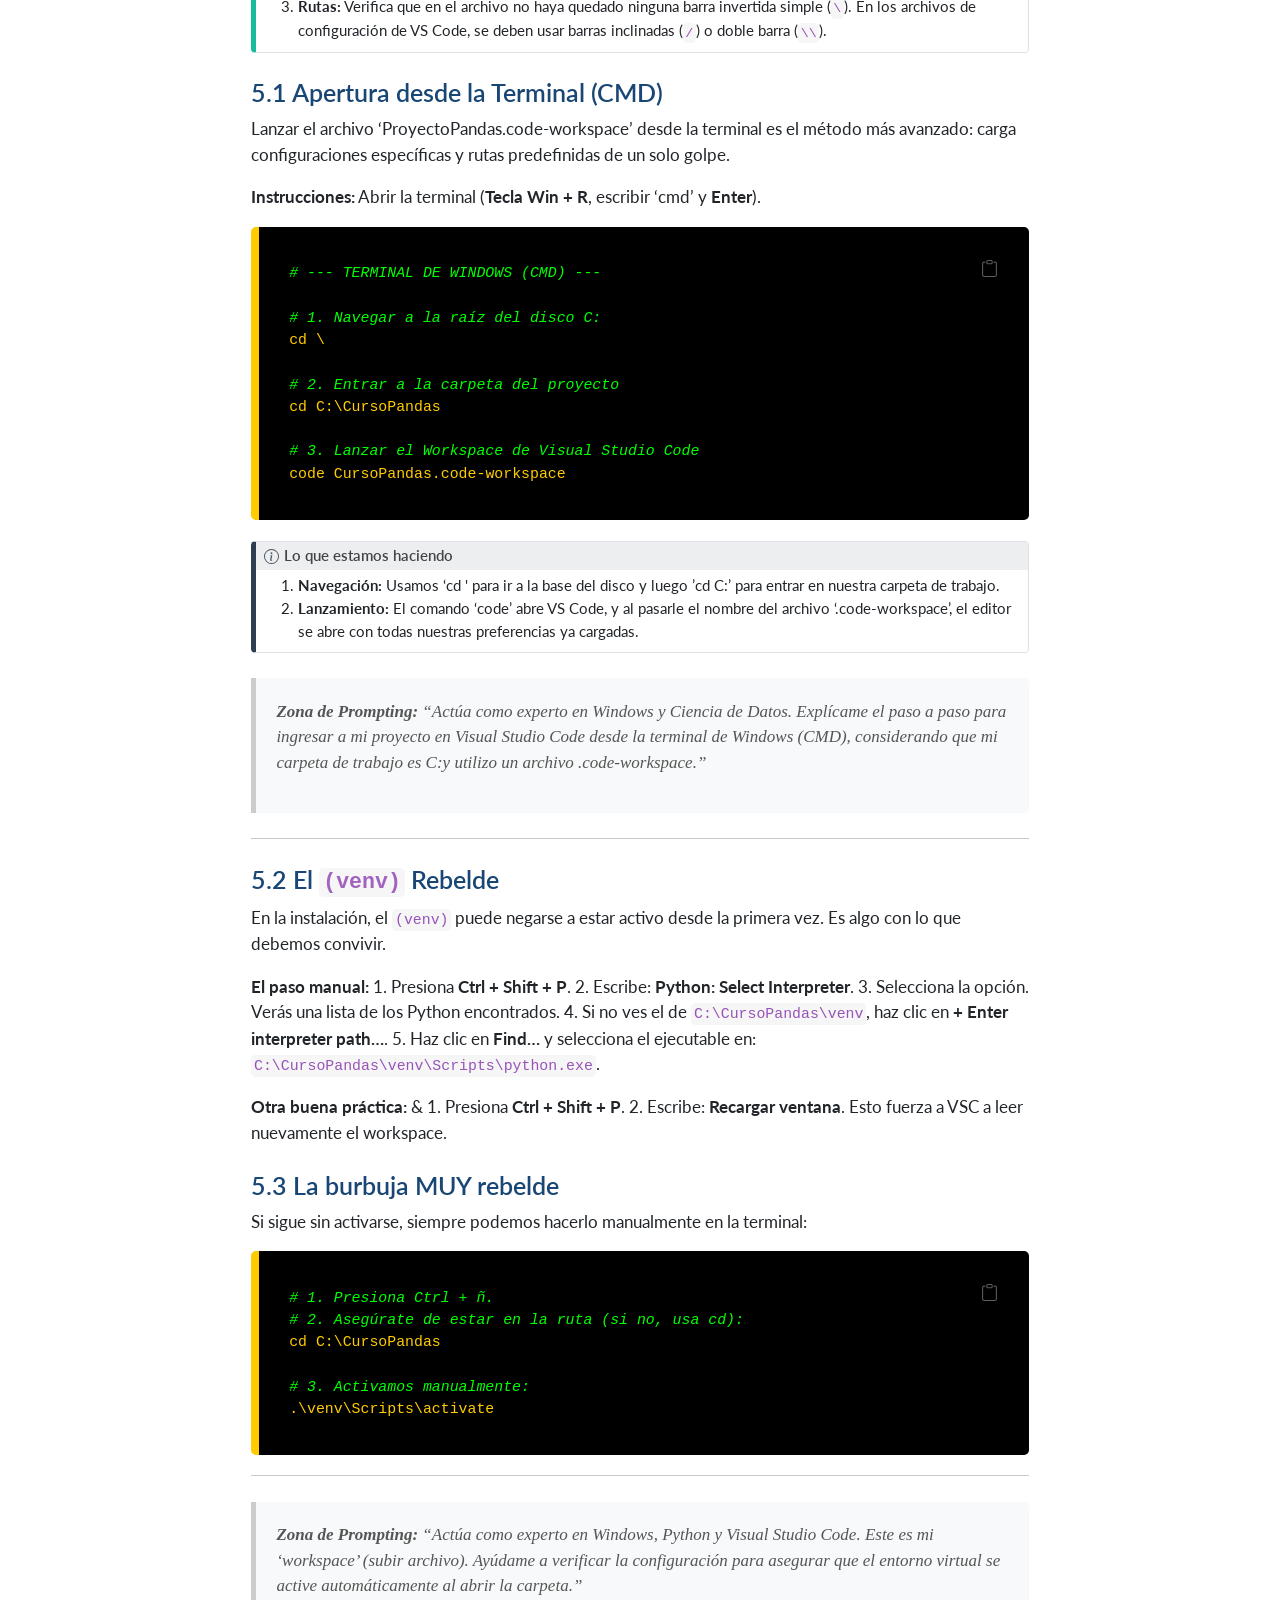
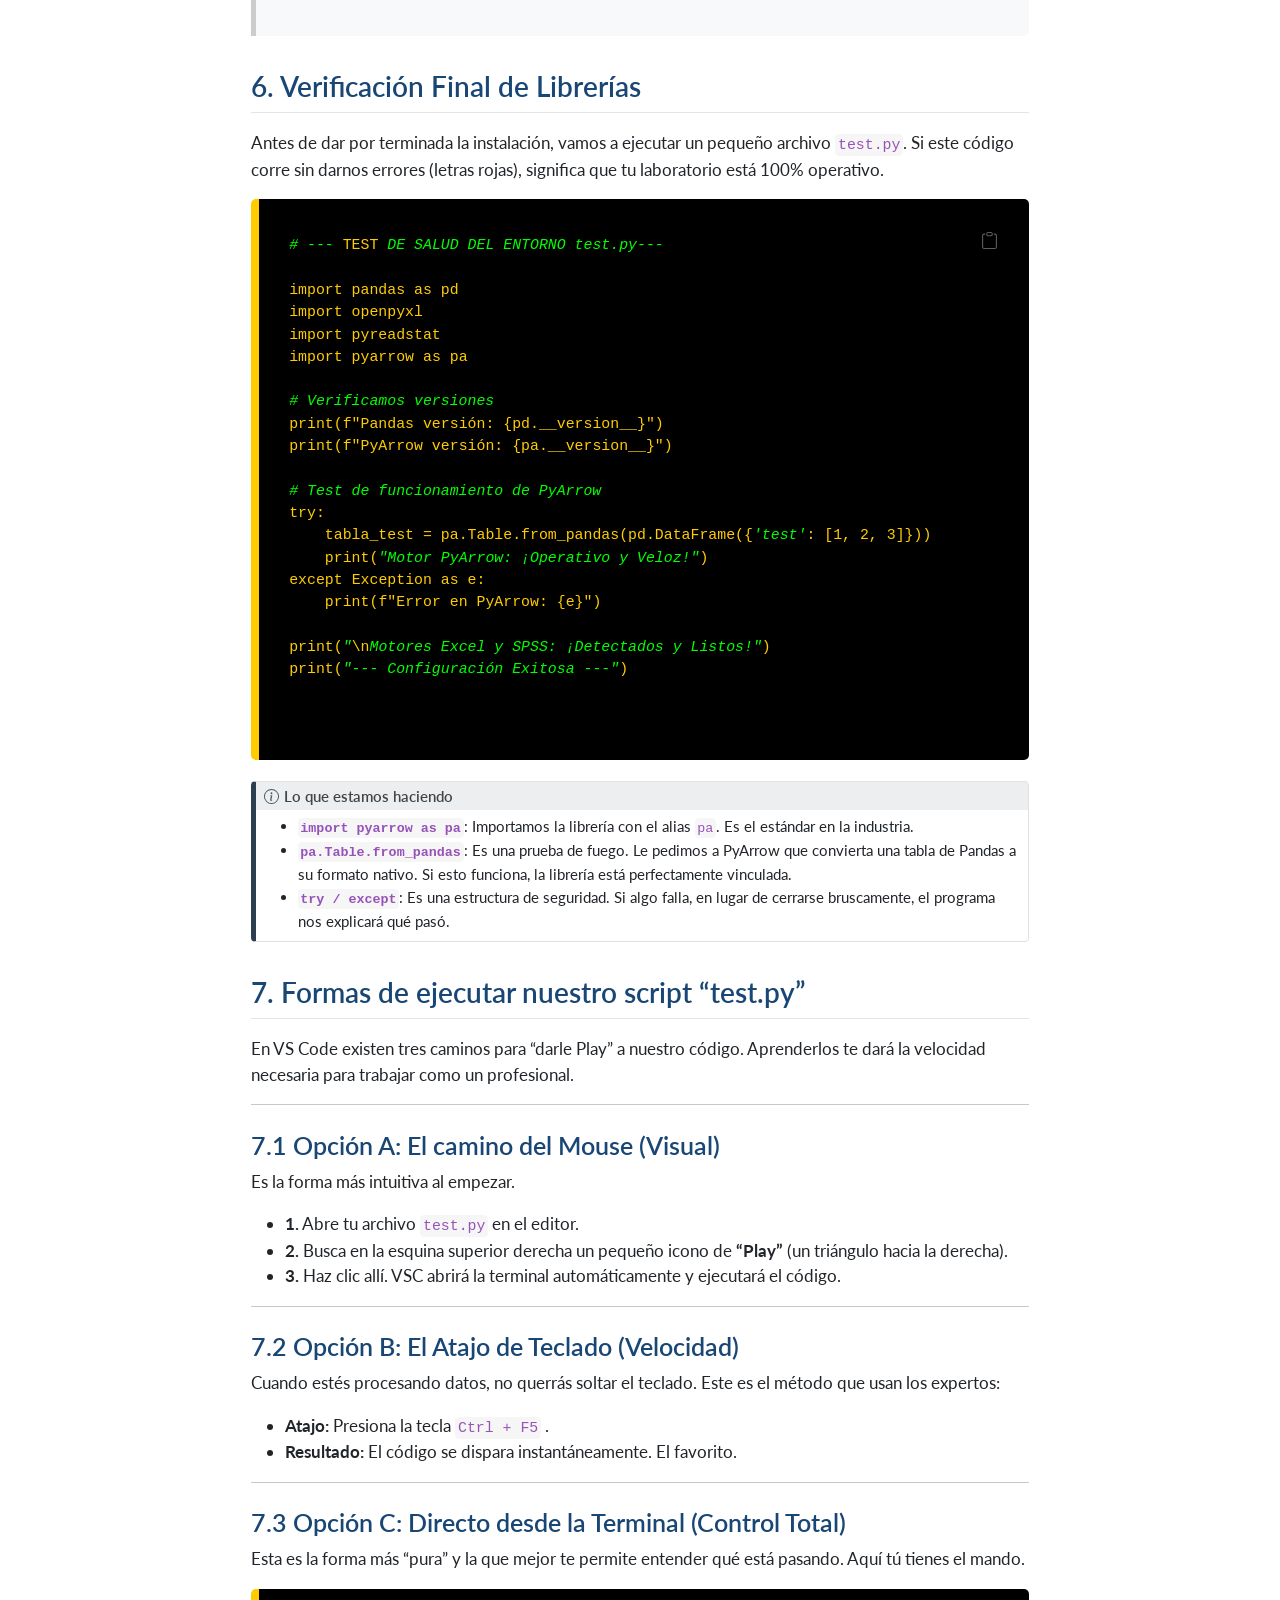
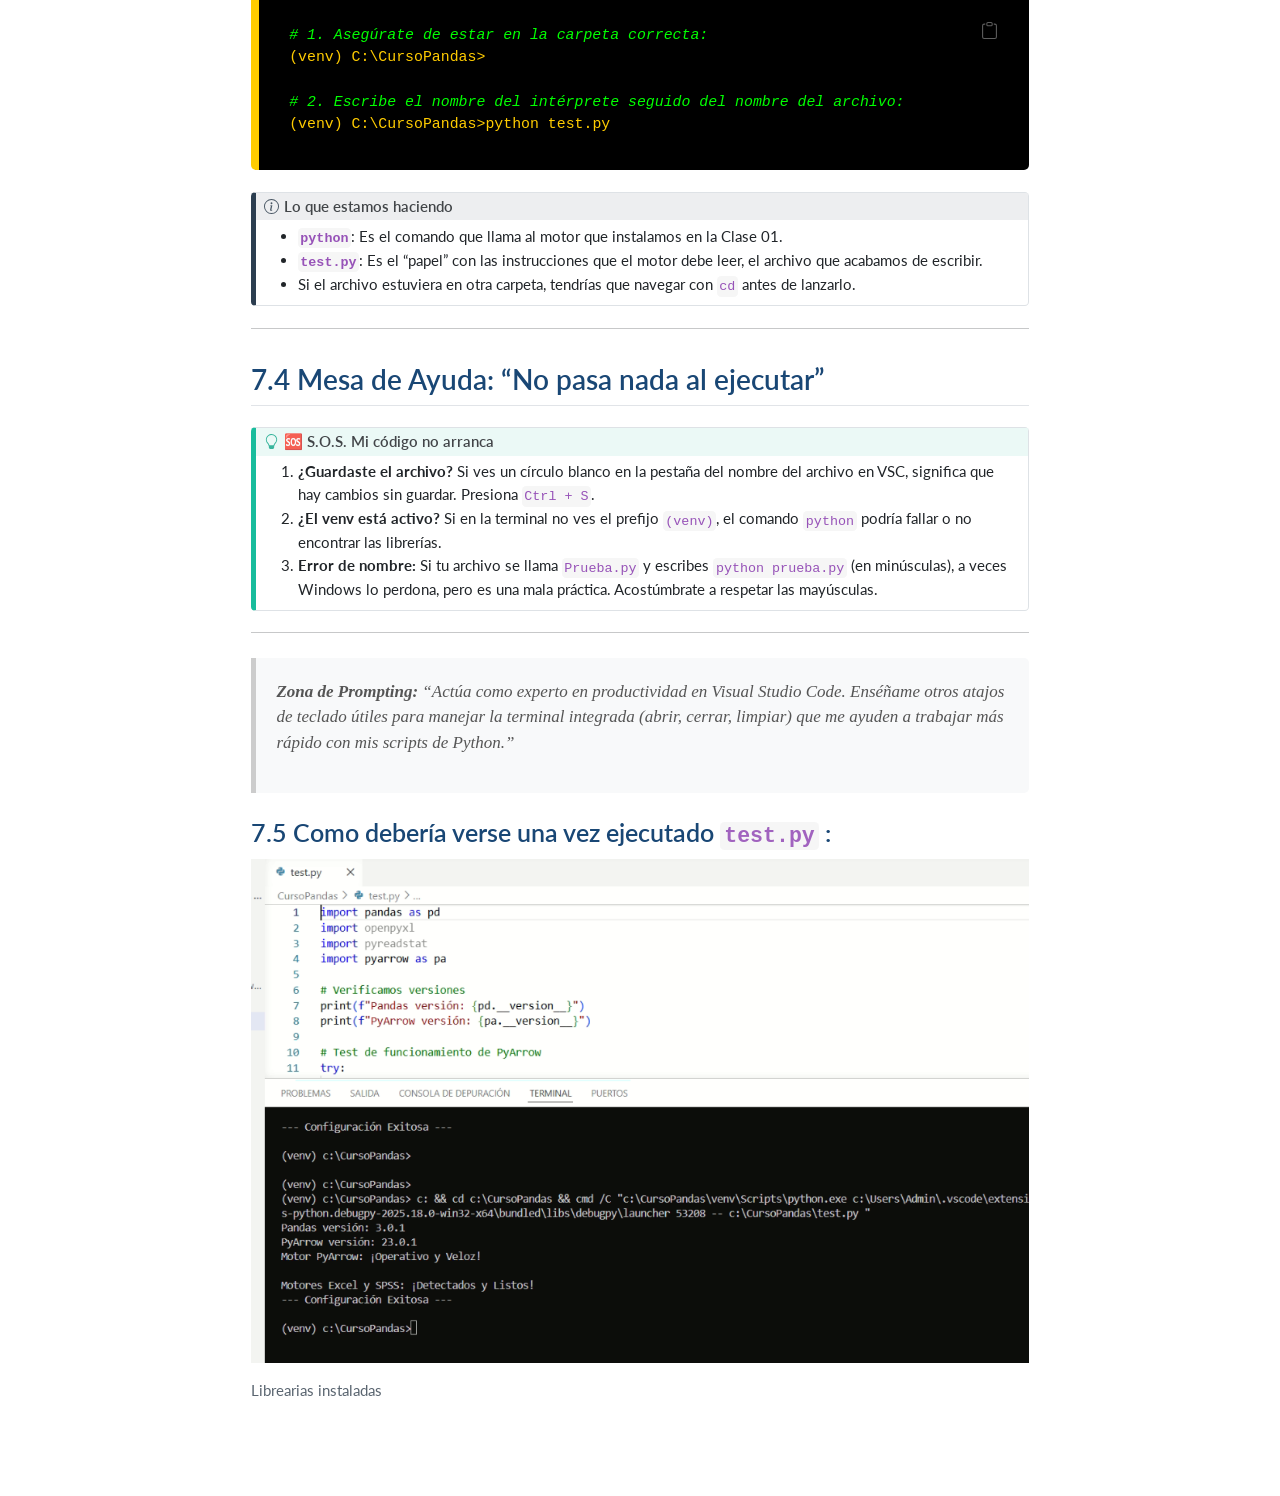
==== commit a5570ad1: "clase 2" ====
--- a/clase_01.html
+++ b/clase_01.html
@@ -157,13 +157,7 @@
         <li class="sidebar-item">
   <div class="sidebar-item-container"> 
   <a href="./clase_02.html" class="sidebar-item-text sidebar-link">
- <span class="menu-text">Clase 02: Comenzamos a trabajar</span></a>
-  </div>
-</li>
-        <li class="sidebar-item">
-  <div class="sidebar-item-container"> 
-  <a href="./clase_03.html" class="sidebar-item-text sidebar-link">
- <span class="menu-text">Clase 03: Exploración Progresiva con Pandas</span></a>
+ <span class="menu-text">Clase 02: Primeros comandos con Python + Pandas</span></a>
   </div>
 </li>
         <li class="sidebar-item">
@@ -198,8 +192,9 @@
   <li><a href="#instalando-las-herramientas-de-datos" id="toc-instalando-las-herramientas-de-datos" class="nav-link" data-scroll-target="#instalando-las-herramientas-de-datos">4. Instalando las herramientas de datos</a></li>
   <li><a href="#el-archivo-code-workspace-cursopandas.code-workspace" id="toc-el-archivo-code-workspace-cursopandas.code-workspace" class="nav-link" data-scroll-target="#el-archivo-code-workspace-cursopandas.code-workspace">5. El archivo code-workspace: <code>CursoPandas.code-workspace</code></a>
   <ul class="collapse">
-  <li><a href="#el-venv-rebelde" id="toc-el-venv-rebelde" class="nav-link" data-scroll-target="#el-venv-rebelde">5.1 El <code>(venv)</code> Rebelde</a></li>
-  <li><a href="#la-burbuja-muy-rebelde" id="toc-la-burbuja-muy-rebelde" class="nav-link" data-scroll-target="#la-burbuja-muy-rebelde">5.2 La burbuja MUY rebelde</a></li>
+  <li><a href="#apertura-desde-la-terminal-cmd" id="toc-apertura-desde-la-terminal-cmd" class="nav-link" data-scroll-target="#apertura-desde-la-terminal-cmd">5.1 Apertura desde la Terminal (CMD)</a></li>
+  <li><a href="#el-venv-rebelde" id="toc-el-venv-rebelde" class="nav-link" data-scroll-target="#el-venv-rebelde">5.2 El <code>(venv)</code> Rebelde</a></li>
+  <li><a href="#la-burbuja-muy-rebelde" id="toc-la-burbuja-muy-rebelde" class="nav-link" data-scroll-target="#la-burbuja-muy-rebelde">5.3 La burbuja MUY rebelde</a></li>
   </ul></li>
   <li><a href="#verificación-final-de-librerías" id="toc-verificación-final-de-librerías" class="nav-link" data-scroll-target="#verificación-final-de-librerías">6. Verificación Final de Librerías</a></li>
   <li><a href="#formas-de-ejecutar-nuestro-script-test.py" id="toc-formas-de-ejecutar-nuestro-script-test.py" class="nav-link" data-scroll-target="#formas-de-ejecutar-nuestro-script-test.py">7. Formas de ejecutar nuestro script “test.py”</a>
@@ -248,12 +243,12 @@
 <p>Este es un material “vivo” que se ajusta y modifica según las necesidades. La tecnología nos permite esta ventaja con poco esfuerzo: revisar, modificar y publicar en una misma acción. ¡Bienvenida/o a este sitio!</p>
 <p>Todas las instrucciones y los links fueron probados. En caso de algún fallo, puede deberse a una errata y/o a un cambio posterior a la creación de este material; en ese caso, se agradecerá reportar el evento a <code>eduardo.lencina@gmail.com</code> para su evaluación y/o corrección.</p>
 <hr>
-<section id="el-editor-visual-studio-code-vsc" class="level1">
-<h1>1. El Editor: Visual Studio Code (VSC)</h1>
+<section id="el-editor-visual-studio-code-vsc" class="level2">
+<h2 class="anchored" data-anchor-id="el-editor-visual-studio-code-vsc">1. El Editor: Visual Studio Code (VSC)</h2>
 <p>El editor es nuestro lienzo de trabajo. Allí escribiremos código o copiaremos y pegaremos el código que le hayamos solicitado a la IA. Elegimos VSC porque es el estándar de la industria y el que se ajusta a los objetivos de establecer con solidez un pipeline de trabajo. Existen otras herramientas populares para aprender o enseñar, como <code>Jupyter Notebook</code> —YouTube está lleno de tutoriales donde los ejemplos se desarrollan allí— pero, a juicio de este curso, eso dificulta dar el salto a un <em>pipeline</em> profesional.</p>
 <p>VSC no es tan vistoso al principio ni es tan fácil para dar los primeros pasos, pero en cambio, cuando se dominan media docena de comandos de entorno y de conceptos, estamos listos para lo que viene en el mundo real del análisis y procesamiento de datos.</p>
-<section id="instalación-y-extensiones" class="level2">
-<h2 class="anchored" data-anchor-id="instalación-y-extensiones">1.1 Instalación y Extensiones</h2>
+<section id="instalación-y-extensiones" class="level3">
+<h3 class="anchored" data-anchor-id="instalación-y-extensiones">1.1 Instalación y Extensiones</h3>
 <ol type="1">
 <li><p>Descargá el instalador para Windows en <a href="https://code.visualstudio.com/download/">code.visualstudio.com</a>.</p></li>
 <li><p>Una vez instalado, ve al icono de cuadrados en la barra lateral izquierda (<strong>Extensions</strong>).</p></li>
@@ -283,11 +278,11 @@
 <hr>
 </section>
 </section>
-<section id="el-motor-python-3.x" class="level1">
-<h1>2. El Motor: Python 3.x</h1>
+<section id="el-motor-python-3.x" class="level2">
+<h2 class="anchored" data-anchor-id="el-motor-python-3.x">2. El Motor: Python 3.x</h2>
 <p>Python es el lenguaje, pero para que tu computadora lo “hable”, necesitas instalar el <strong>Intérprete</strong> contenido en el instalador: <code>python-3.13.x-amd64.exe</code> (Windows installer 64-bit).</p>
-<section id="pasos-críticos-para-una-instalación-exitosa" class="level2">
-<h2 class="anchored" data-anchor-id="pasos-críticos-para-una-instalación-exitosa">2.1 Pasos críticos para una instalación exitosa</h2>
+<section id="pasos-críticos-para-una-instalación-exitosa" class="level3">
+<h3 class="anchored" data-anchor-id="pasos-críticos-para-una-instalación-exitosa">2.1 Pasos críticos para una instalación exitosa</h3>
 <ol type="1">
 <li><strong>Descarga:</strong> Ve a <a href="https://www.python.org/downloads/windows/">python.org</a> y busca el link <code>Download Windows installer (64-bit)</code>. Este es el recomendado porque instala Python y el gestor de paquetes <code>pip</code>.</li>
 <li><strong>La Pantalla de Configuración (Punto Crítico):</strong> Ejecuta el archivo descargado. <strong>¡ALTO! No hagas clic en “Install Now” todavía.</strong> Debes marcar estas casillas en la parte inferior:
@@ -306,8 +301,8 @@
 <li><strong>El paso final: “Disable path length limit”:</strong> Al terminar la barra de progreso, aparecerá una pantalla de éxito. Haz clic en el enlace que dice <strong>“Disable path length limit”</strong>. Esto elimina la restricción de 260 caracteres en Windows, evitando errores de rutas largas.</li>
 </ol>
 </section>
-<section id="verificando-la-instalación" class="level2">
-<h2 class="anchored" data-anchor-id="verificando-la-instalación">2.2 Verificando la instalación</h2>
+<section id="verificando-la-instalación" class="level3">
+<h3 class="anchored" data-anchor-id="verificando-la-instalación">2.2 Verificando la instalación</h3>
 <p>Vamos a ir a la terminal <code>cmd</code>. Vamos a trabajar mucho con la terminal; para desplazarnos dentro de ella debemos aprender algunos comandos. Le podemos pedir a la IA una lista, es muy pequeña.</p>
 <div class="monitor-box">
 <div class="sourceCode" id="cb1"><pre class="sourceCode python code-with-copy"><code class="sourceCode python"><span id="cb1-1"><a href="#cb1-1" aria-hidden="true" tabindex="-1"></a><span class="co"># Abre la terminal (Windows + R, escribe 'cmd' y presiona Enter):</span></span>
@@ -319,13 +314,13 @@
 <hr>
 </section>
 </section>
-<section id="preparando-el-laboratorio-entorno-virtual" class="level1">
-<h1>3. Preparando el laboratorio: Entorno Virtual</h1>
+<section id="preparando-el-laboratorio-entorno-virtual" class="level2">
+<h2 class="anchored" data-anchor-id="preparando-el-laboratorio-entorno-virtual">3. Preparando el laboratorio: Entorno Virtual</h2>
 <p>El siguiente paso es instalar el entorno virtual, que no es otra cosa que una modalidad utilizada para crear una “burbuja” de software para un objetivo específico. En nuestro caso, vamos a instalar un <strong>Entorno Virtual</strong> para análisis de datos.</p>
 <p>El estilo que recomendamos es tener un solo <strong>Entorno Virtual</strong> centralizado en una carpeta de nuestra computadora. Cuidado aquí, porque la IA siempre nos lleva al concepto de “un proyecto, un entorno virtual”, y es el punto donde tenemos que aclararle que nuestra preferencia es tener uno solo centralizado en la carpeta del curso. De esa forma, nosotros dirigimos lo que necesitamos a la IA y no al revés.</p>
 <p>Es hora de crear nuestra carpeta en el sitio <code>C:\CursoPandas</code>. Es muy importante la ruta y el nombre, porque nuestra configuración recomendada se basa en que tengamos dicha carpeta. Más adelante podrán contar con otras carpetas y otros nombres de proyectos en paralelo.</p>
-<section id="comandos-para-armar-el-laboratorio" class="level2">
-<h2 class="anchored" data-anchor-id="comandos-para-armar-el-laboratorio">3.1 Comandos para armar el laboratorio</h2>
+<section id="comandos-para-armar-el-laboratorio" class="level3">
+<h3 class="anchored" data-anchor-id="comandos-para-armar-el-laboratorio">3.1 Comandos para armar el laboratorio</h3>
 <p>Abrí la terminal en VS Code (<code>Terminal -&gt; New Terminal</code>) y ejecutá estos comandos en orden:</p>
 <div class="monitor-box">
 <div class="sourceCode" id="cb2"><pre class="sourceCode python code-with-copy"><code class="sourceCode python"><span id="cb2-1"><a href="#cb2-1" aria-hidden="true" tabindex="-1"></a><span class="co"># 1. Creamos la carpeta (si no la creaste antes manualmente)</span></span>
@@ -362,8 +357,8 @@
 <hr>
 </section>
 </section>
-<section id="instalando-las-herramientas-de-datos" class="level1">
-<h1>4. Instalando las herramientas de datos</h1>
+<section id="instalando-las-herramientas-de-datos" class="level2">
+<h2 class="anchored" data-anchor-id="instalando-las-herramientas-de-datos">4. Instalando las herramientas de datos</h2>
 <p>Con el entorno activo <code>(venv) C:\CursoPandas&gt;</code>, instalaremos Pandas y los motores necesarios.</p>
 <div class="monitor-box">
 <div class="sourceCode" id="cb3"><pre class="sourceCode python code-with-copy"><code class="sourceCode python"><span id="cb3-1"><a href="#cb3-1" aria-hidden="true" tabindex="-1"></a><span class="co"># Actualizamos el instalador de paquetes</span></span>
@@ -399,8 +394,8 @@
 </div>
 <hr>
 </section>
-<section id="el-archivo-code-workspace-cursopandas.code-workspace" class="level1">
-<h1>5. El archivo code-workspace: <code>CursoPandas.code-workspace</code></h1>
+<section id="el-archivo-code-workspace-cursopandas.code-workspace" class="level2">
+<h2 class="anchored" data-anchor-id="el-archivo-code-workspace-cursopandas.code-workspace">5. El archivo code-workspace: <code>CursoPandas.code-workspace</code></h2>
 <p>Crea un archivo de texto en <code>C:\CursoPandas</code> llamado <code>CursoPandas.code-workspace</code> y pega este código exactamente así. ¡Cuidado con la extensión! El nombre podrá ser cualquiera, pero la extensión <code>.code-workspace</code> es <strong>MUY IMPORTANTE</strong> para que VSC la reconozca como un archivo de configuración.</p>
 <div class="monitor-box">
 <div class="sourceCode" id="cb4"><pre class="sourceCode json code-with-copy"><code class="sourceCode json"><span id="cb4-1"><a href="#cb4-1" aria-hidden="true" tabindex="-1"></a><span class="fu">{</span></span>
@@ -449,22 +444,94 @@
 </div>
 </div>
 <hr>
-<section id="el-venv-rebelde" class="level2">
-<h2 class="anchored" data-anchor-id="el-venv-rebelde">5.1 El <code>(venv)</code> Rebelde</h2>
+<div class="callout callout-style-default callout-tip callout-titled">
+<div class="callout-header d-flex align-content-center">
+<div class="callout-icon-container">
+<i class="callout-icon"></i>
+</div>
+<div class="callout-title-container flex-fill">
+🆘 Mesa de Ayuda:
+</div>
+</div>
+<div class="callout-body-container callout-body">
+<p>El archivo <code>.code-workspace</code> es un archivo de extensión JSON de configuración y es un poco “tiquismiquis” con las sangrias y los espacios. Una buena practica es pedirl a la IA que ajuste el archivo <code>.code-workspace</code> por nosotros.</p>
+</div>
+</div>
+<hr>
+<div class="gray-italic-box">
+<p><strong>Zona de Prompting:</strong> “Actúa como experto en Windows y Visual Studio Code. Genera el contenido para un archivo <code>ProyectoPandas.code-workspace</code>. Mi carpeta de proyecto es <code>C:\CursoPandas</code> y mi entorno virtual está en <code>C:\CursoPandas\venv\</code>. Asegúrate de que el <code>python.defaultInterpreterPath</code> apunte correctamente a <code>Scripts/python.exe</code> y que el terminal reconozca el venv automáticamente al abrir el espacio de trabajo. Devuélveme el código en formato JSON.”</p>
+</div>
+<div class="callout callout-style-default callout-tip callout-titled">
+<div class="callout-header d-flex align-content-center">
+<div class="callout-icon-container">
+<i class="callout-icon"></i>
+</div>
+<div class="callout-title-container flex-fill">
+🆘 Mesa de Ayuda: El Workspace no reconoce mi venv
+</div>
+</div>
+<div class="callout-body-container callout-body">
+<p>Si después de usar el prompt y crear el archivo, VS Code no activa el entorno automáticamente:</p>
+<ol type="1">
+<li><strong>Cierra y abre:</strong> VS Code a veces necesita un “reinicio” para leer los cambios del workspace.</li>
+<li><strong>Selección Manual:</strong> Presiona <code>Ctrl + Shift + P</code>, busca “Python: Select Interpreter” y elige el que está dentro de la carpeta <code>venv</code>.</li>
+<li><strong>Rutas:</strong> Verifica que en el archivo no haya quedado ninguna barra invertida simple (<code>\</code>). En los archivos de configuración de VS Code, se deben usar barras inclinadas (<code>/</code>) o doble barra (<code>\\</code>).</li>
+</ol>
+</div>
+</div>
+<section id="apertura-desde-la-terminal-cmd" class="level3">
+<h3 class="anchored" data-anchor-id="apertura-desde-la-terminal-cmd">5.1 Apertura desde la Terminal (CMD)</h3>
+<p>Lanzar el archivo ‘ProyectoPandas.code-workspace’ desde la terminal es el método más avanzado: carga configuraciones específicas y rutas predefinidas de un solo golpe.</p>
+<p><strong>Instrucciones:</strong> Abrir la terminal (<strong>Tecla Win + R</strong>, escribir ‘cmd’ y <strong>Enter</strong>).</p>
+<div class="monitor-box">
+<div class="sourceCode" id="cb5"><pre class="sourceCode python code-with-copy"><code class="sourceCode python"><span id="cb5-1"><a href="#cb5-1" aria-hidden="true" tabindex="-1"></a><span class="co"># --- TERMINAL DE WINDOWS (CMD) ---</span></span>
+<span id="cb5-2"><a href="#cb5-2" aria-hidden="true" tabindex="-1"></a></span>
+<span id="cb5-3"><a href="#cb5-3" aria-hidden="true" tabindex="-1"></a><span class="co"># 1. Navegar a la raíz del disco C:</span></span>
+<span id="cb5-4"><a href="#cb5-4" aria-hidden="true" tabindex="-1"></a>cd <span class="op">\</span></span>
+<span id="cb5-5"><a href="#cb5-5" aria-hidden="true" tabindex="-1"></a></span>
+<span id="cb5-6"><a href="#cb5-6" aria-hidden="true" tabindex="-1"></a><span class="co"># 2. Entrar a la carpeta del proyecto</span></span>
+<span id="cb5-7"><a href="#cb5-7" aria-hidden="true" tabindex="-1"></a>cd C:\CursoPandas</span>
+<span id="cb5-8"><a href="#cb5-8" aria-hidden="true" tabindex="-1"></a></span>
+<span id="cb5-9"><a href="#cb5-9" aria-hidden="true" tabindex="-1"></a><span class="co"># 3. Lanzar el Workspace de Visual Studio Code</span></span>
+<span id="cb5-10"><a href="#cb5-10" aria-hidden="true" tabindex="-1"></a>code CursoPandas.code<span class="op">-</span>workspace</span></code><button title="Copiar al portapapeles" class="code-copy-button"><i class="bi"></i></button></pre></div>
+</div>
+<div class="callout callout-style-default callout-note callout-titled">
+<div class="callout-header d-flex align-content-center">
+<div class="callout-icon-container">
+<i class="callout-icon"></i>
+</div>
+<div class="callout-title-container flex-fill">
+Lo que estamos haciendo
+</div>
+</div>
+<div class="callout-body-container callout-body">
+<ol type="1">
+<li><strong>Navegación:</strong> Usamos ‘cd ' para ir a la base del disco y luego ’cd C:’ para entrar en nuestra carpeta de trabajo.</li>
+<li><strong>Lanzamiento:</strong> El comando ‘code’ abre VS Code, y al pasarle el nombre del archivo ‘.code-workspace’, el editor se abre con todas nuestras preferencias ya cargadas.</li>
+</ol>
+</div>
+</div>
+<div class="gray-italic-box">
+<p><strong>Zona de Prompting:</strong> “Actúa como experto en Windows y Ciencia de Datos. Explícame el paso a paso para ingresar a mi proyecto en Visual Studio Code desde la terminal de Windows (CMD), considerando que mi carpeta de trabajo es C:y utilizo un archivo .code-workspace.”</p>
+</div>
+<hr>
+</section>
+<section id="el-venv-rebelde" class="level3">
+<h3 class="anchored" data-anchor-id="el-venv-rebelde">5.2 El <code>(venv)</code> Rebelde</h3>
 <p>En la instalación, el <code>(venv)</code> puede negarse a estar activo desde la primera vez. Es algo con lo que debemos convivir.</p>
 <p><strong>El paso manual:</strong> 1. Presiona <strong>Ctrl + Shift + P</strong>. 2. Escribe: <strong>Python: Select Interpreter</strong>. 3. Selecciona la opción. Verás una lista de los Python encontrados. 4. Si no ves el de <code>C:\CursoPandas\venv</code>, haz clic en <strong>+ Enter interpreter path…</strong>. 5. Haz clic en <strong>Find…</strong> y selecciona el ejecutable en: <code>C:\CursoPandas\venv\Scripts\python.exe</code>.</p>
 <p><strong>Otra buena práctica:</strong> &amp; 1. Presiona <strong>Ctrl + Shift + P</strong>. 2. Escribe: <strong>Recargar ventana</strong>. Esto fuerza a VSC a leer nuevamente el workspace.</p>
 </section>
-<section id="la-burbuja-muy-rebelde" class="level2">
-<h2 class="anchored" data-anchor-id="la-burbuja-muy-rebelde">5.2 La burbuja MUY rebelde</h2>
+<section id="la-burbuja-muy-rebelde" class="level3">
+<h3 class="anchored" data-anchor-id="la-burbuja-muy-rebelde">5.3 La burbuja MUY rebelde</h3>
 <p>Si sigue sin activarse, siempre podemos hacerlo manualmente en la terminal:</p>
 <div class="monitor-box">
-<div class="sourceCode" id="cb5"><pre class="sourceCode python code-with-copy"><code class="sourceCode python"><span id="cb5-1"><a href="#cb5-1" aria-hidden="true" tabindex="-1"></a><span class="co"># 1. Presiona Ctrl + ñ. </span></span>
-<span id="cb5-2"><a href="#cb5-2" aria-hidden="true" tabindex="-1"></a><span class="co"># 2. Asegúrate de estar en la ruta (si no, usa cd):</span></span>
-<span id="cb5-3"><a href="#cb5-3" aria-hidden="true" tabindex="-1"></a>cd C:\CursoPandas</span>
-<span id="cb5-4"><a href="#cb5-4" aria-hidden="true" tabindex="-1"></a></span>
-<span id="cb5-5"><a href="#cb5-5" aria-hidden="true" tabindex="-1"></a><span class="co"># 3. Activamos manualmente:</span></span>
-<span id="cb5-6"><a href="#cb5-6" aria-hidden="true" tabindex="-1"></a>.\venv\Scripts\activate</span></code><button title="Copiar al portapapeles" class="code-copy-button"><i class="bi"></i></button></pre></div>
+<div class="sourceCode" id="cb6"><pre class="sourceCode python code-with-copy"><code class="sourceCode python"><span id="cb6-1"><a href="#cb6-1" aria-hidden="true" tabindex="-1"></a><span class="co"># 1. Presiona Ctrl + ñ. </span></span>
+<span id="cb6-2"><a href="#cb6-2" aria-hidden="true" tabindex="-1"></a><span class="co"># 2. Asegúrate de estar en la ruta (si no, usa cd):</span></span>
+<span id="cb6-3"><a href="#cb6-3" aria-hidden="true" tabindex="-1"></a>cd C:\CursoPandas</span>
+<span id="cb6-4"><a href="#cb6-4" aria-hidden="true" tabindex="-1"></a></span>
+<span id="cb6-5"><a href="#cb6-5" aria-hidden="true" tabindex="-1"></a><span class="co"># 3. Activamos manualmente:</span></span>
+<span id="cb6-6"><a href="#cb6-6" aria-hidden="true" tabindex="-1"></a>.\venv\Scripts\activate</span></code><button title="Copiar al portapapeles" class="code-copy-button"><i class="bi"></i></button></pre></div>
 </div>
 <hr>
 <div class="gray-italic-box">
@@ -472,32 +539,32 @@
 </div>
 </section>
 </section>
-<section id="verificación-final-de-librerías" class="level1">
-<h1>6. Verificación Final de Librerías</h1>
+<section id="verificación-final-de-librerías" class="level2">
+<h2 class="anchored" data-anchor-id="verificación-final-de-librerías">6. Verificación Final de Librerías</h2>
 <p>Antes de dar por terminada la instalación, vamos a ejecutar un pequeño archivo <code>test.py</code>. Si este código corre sin darnos errores (letras rojas), significa que tu laboratorio está 100% operativo.</p>
 <div class="monitor-box">
-<div class="sourceCode" id="cb6"><pre class="sourceCode python code-with-copy"><code class="sourceCode python"><span id="cb6-1"><a href="#cb6-1" aria-hidden="true" tabindex="-1"></a><span class="co"># --- </span><span class="al">TEST</span><span class="co"> DE SALUD DEL ENTORNO test.py---</span></span>
-<span id="cb6-2"><a href="#cb6-2" aria-hidden="true" tabindex="-1"></a></span>
-<span id="cb6-3"><a href="#cb6-3" aria-hidden="true" tabindex="-1"></a><span class="im">import</span> pandas <span class="im">as</span> pd</span>
-<span id="cb6-4"><a href="#cb6-4" aria-hidden="true" tabindex="-1"></a><span class="im">import</span> openpyxl</span>
-<span id="cb6-5"><a href="#cb6-5" aria-hidden="true" tabindex="-1"></a><span class="im">import</span> pyreadstat</span>
-<span id="cb6-6"><a href="#cb6-6" aria-hidden="true" tabindex="-1"></a><span class="im">import</span> pyarrow <span class="im">as</span> pa</span>
-<span id="cb6-7"><a href="#cb6-7" aria-hidden="true" tabindex="-1"></a></span>
-<span id="cb6-8"><a href="#cb6-8" aria-hidden="true" tabindex="-1"></a><span class="co"># Verificamos versiones</span></span>
-<span id="cb6-9"><a href="#cb6-9" aria-hidden="true" tabindex="-1"></a><span class="bu">print</span>(<span class="ss">f"Pandas versión: </span><span class="sc">{</span>pd<span class="sc">.</span>__version__<span class="sc">}</span><span class="ss">"</span>)</span>
-<span id="cb6-10"><a href="#cb6-10" aria-hidden="true" tabindex="-1"></a><span class="bu">print</span>(<span class="ss">f"PyArrow versión: </span><span class="sc">{</span>pa<span class="sc">.</span>__version__<span class="sc">}</span><span class="ss">"</span>)</span>
-<span id="cb6-11"><a href="#cb6-11" aria-hidden="true" tabindex="-1"></a></span>
-<span id="cb6-12"><a href="#cb6-12" aria-hidden="true" tabindex="-1"></a><span class="co"># Test de funcionamiento de PyArrow</span></span>
-<span id="cb6-13"><a href="#cb6-13" aria-hidden="true" tabindex="-1"></a><span class="cf">try</span>:</span>
-<span id="cb6-14"><a href="#cb6-14" aria-hidden="true" tabindex="-1"></a>    tabla_test <span class="op">=</span> pa.Table.from_pandas(pd.DataFrame({<span class="st">'test'</span>: [<span class="dv">1</span>, <span class="dv">2</span>, <span class="dv">3</span>]}))</span>
-<span id="cb6-15"><a href="#cb6-15" aria-hidden="true" tabindex="-1"></a>    <span class="bu">print</span>(<span class="st">"Motor PyArrow: ¡Operativo y Veloz!"</span>)</span>
-<span id="cb6-16"><a href="#cb6-16" aria-hidden="true" tabindex="-1"></a><span class="cf">except</span> <span class="pp">Exception</span> <span class="im">as</span> e:</span>
-<span id="cb6-17"><a href="#cb6-17" aria-hidden="true" tabindex="-1"></a>    <span class="bu">print</span>(<span class="ss">f"Error en PyArrow: </span><span class="sc">{</span>e<span class="sc">}</span><span class="ss">"</span>)</span>
-<span id="cb6-18"><a href="#cb6-18" aria-hidden="true" tabindex="-1"></a></span>
-<span id="cb6-19"><a href="#cb6-19" aria-hidden="true" tabindex="-1"></a><span class="bu">print</span>(<span class="st">"</span><span class="ch">\n</span><span class="st">Motores Excel y SPSS: ¡Detectados y Listos!"</span>)</span>
-<span id="cb6-20"><a href="#cb6-20" aria-hidden="true" tabindex="-1"></a><span class="bu">print</span>(<span class="st">"--- Configuración Exitosa ---"</span>)</span>
-<span id="cb6-21"><a href="#cb6-21" aria-hidden="true" tabindex="-1"></a></span>
-<span id="cb6-22"><a href="#cb6-22" aria-hidden="true" tabindex="-1"></a></span></code><button title="Copiar al portapapeles" class="code-copy-button"><i class="bi"></i></button></pre></div>
+<div class="sourceCode" id="cb7"><pre class="sourceCode python code-with-copy"><code class="sourceCode python"><span id="cb7-1"><a href="#cb7-1" aria-hidden="true" tabindex="-1"></a><span class="co"># --- </span><span class="al">TEST</span><span class="co"> DE SALUD DEL ENTORNO test.py---</span></span>
+<span id="cb7-2"><a href="#cb7-2" aria-hidden="true" tabindex="-1"></a></span>
+<span id="cb7-3"><a href="#cb7-3" aria-hidden="true" tabindex="-1"></a><span class="im">import</span> pandas <span class="im">as</span> pd</span>
+<span id="cb7-4"><a href="#cb7-4" aria-hidden="true" tabindex="-1"></a><span class="im">import</span> openpyxl</span>
+<span id="cb7-5"><a href="#cb7-5" aria-hidden="true" tabindex="-1"></a><span class="im">import</span> pyreadstat</span>
+<span id="cb7-6"><a href="#cb7-6" aria-hidden="true" tabindex="-1"></a><span class="im">import</span> pyarrow <span class="im">as</span> pa</span>
+<span id="cb7-7"><a href="#cb7-7" aria-hidden="true" tabindex="-1"></a></span>
+<span id="cb7-8"><a href="#cb7-8" aria-hidden="true" tabindex="-1"></a><span class="co"># Verificamos versiones</span></span>
+<span id="cb7-9"><a href="#cb7-9" aria-hidden="true" tabindex="-1"></a><span class="bu">print</span>(<span class="ss">f"Pandas versión: </span><span class="sc">{</span>pd<span class="sc">.</span>__version__<span class="sc">}</span><span class="ss">"</span>)</span>
+<span id="cb7-10"><a href="#cb7-10" aria-hidden="true" tabindex="-1"></a><span class="bu">print</span>(<span class="ss">f"PyArrow versión: </span><span class="sc">{</span>pa<span class="sc">.</span>__version__<span class="sc">}</span><span class="ss">"</span>)</span>
+<span id="cb7-11"><a href="#cb7-11" aria-hidden="true" tabindex="-1"></a></span>
+<span id="cb7-12"><a href="#cb7-12" aria-hidden="true" tabindex="-1"></a><span class="co"># Test de funcionamiento de PyArrow</span></span>
+<span id="cb7-13"><a href="#cb7-13" aria-hidden="true" tabindex="-1"></a><span class="cf">try</span>:</span>
+<span id="cb7-14"><a href="#cb7-14" aria-hidden="true" tabindex="-1"></a>    tabla_test <span class="op">=</span> pa.Table.from_pandas(pd.DataFrame({<span class="st">'test'</span>: [<span class="dv">1</span>, <span class="dv">2</span>, <span class="dv">3</span>]}))</span>
+<span id="cb7-15"><a href="#cb7-15" aria-hidden="true" tabindex="-1"></a>    <span class="bu">print</span>(<span class="st">"Motor PyArrow: ¡Operativo y Veloz!"</span>)</span>
+<span id="cb7-16"><a href="#cb7-16" aria-hidden="true" tabindex="-1"></a><span class="cf">except</span> <span class="pp">Exception</span> <span class="im">as</span> e:</span>
+<span id="cb7-17"><a href="#cb7-17" aria-hidden="true" tabindex="-1"></a>    <span class="bu">print</span>(<span class="ss">f"Error en PyArrow: </span><span class="sc">{</span>e<span class="sc">}</span><span class="ss">"</span>)</span>
+<span id="cb7-18"><a href="#cb7-18" aria-hidden="true" tabindex="-1"></a></span>
+<span id="cb7-19"><a href="#cb7-19" aria-hidden="true" tabindex="-1"></a><span class="bu">print</span>(<span class="st">"</span><span class="ch">\n</span><span class="st">Motores Excel y SPSS: ¡Detectados y Listos!"</span>)</span>
+<span id="cb7-20"><a href="#cb7-20" aria-hidden="true" tabindex="-1"></a><span class="bu">print</span>(<span class="st">"--- Configuración Exitosa ---"</span>)</span>
+<span id="cb7-21"><a href="#cb7-21" aria-hidden="true" tabindex="-1"></a></span>
+<span id="cb7-22"><a href="#cb7-22" aria-hidden="true" tabindex="-1"></a></span></code><button title="Copiar al portapapeles" class="code-copy-button"><i class="bi"></i></button></pre></div>
 </div>
 <div class="callout callout-style-default callout-note callout-titled">
 <div class="callout-header d-flex align-content-center">
@@ -517,12 +584,12 @@
 </div>
 </div>
 </section>
-<section id="formas-de-ejecutar-nuestro-script-test.py" class="level1">
-<h1>7. Formas de ejecutar nuestro script “test.py”</h1>
+<section id="formas-de-ejecutar-nuestro-script-test.py" class="level2">
+<h2 class="anchored" data-anchor-id="formas-de-ejecutar-nuestro-script-test.py">7. Formas de ejecutar nuestro script “test.py”</h2>
 <p>En VS Code existen tres caminos para “darle Play” a nuestro código. Aprenderlos te dará la velocidad necesaria para trabajar como un profesional.</p>
 <hr>
-<section id="opción-a-el-camino-del-mouse-visual" class="level2">
-<h2 class="anchored" data-anchor-id="opción-a-el-camino-del-mouse-visual">7.1 Opción A: El camino del Mouse (Visual)</h2>
+<section id="opción-a-el-camino-del-mouse-visual" class="level3">
+<h3 class="anchored" data-anchor-id="opción-a-el-camino-del-mouse-visual">7.1 Opción A: El camino del Mouse (Visual)</h3>
 <p>Es la forma más intuitiva al empezar.</p>
 <ul>
 <li><strong>1.</strong> Abre tu archivo <code>test.py</code> en el editor.</li>
@@ -531,8 +598,8 @@
 </ul>
 <hr>
 </section>
-<section id="opción-b-el-atajo-de-teclado-velocidad" class="level2">
-<h2 class="anchored" data-anchor-id="opción-b-el-atajo-de-teclado-velocidad">7.2 Opción B: El Atajo de Teclado (Velocidad)</h2>
+<section id="opción-b-el-atajo-de-teclado-velocidad" class="level3">
+<h3 class="anchored" data-anchor-id="opción-b-el-atajo-de-teclado-velocidad">7.2 Opción B: El Atajo de Teclado (Velocidad)</h3>
 <p>Cuando estés procesando datos, no querrás soltar el teclado. Este es el método que usan los expertos:</p>
 <ul>
 <li><strong>Atajo:</strong> Presiona la tecla <code>Ctrl + F5</code> .</li>
@@ -540,15 +607,15 @@
 </ul>
 <hr>
 </section>
-<section id="opción-c-directo-desde-la-terminal-control-total" class="level2">
-<h2 class="anchored" data-anchor-id="opción-c-directo-desde-la-terminal-control-total">7.3 Opción C: Directo desde la Terminal (Control Total)</h2>
+<section id="opción-c-directo-desde-la-terminal-control-total" class="level3">
+<h3 class="anchored" data-anchor-id="opción-c-directo-desde-la-terminal-control-total">7.3 Opción C: Directo desde la Terminal (Control Total)</h3>
 <p>Esta es la forma más “pura” y la que mejor te permite entender qué está pasando. Aquí tú tienes el mando.</p>
 <div class="monitor-box">
-<div class="sourceCode" id="cb7"><pre class="sourceCode python code-with-copy"><code class="sourceCode python"><span id="cb7-1"><a href="#cb7-1" aria-hidden="true" tabindex="-1"></a><span class="co"># 1. Asegúrate de estar en la carpeta correcta:</span></span>
-<span id="cb7-2"><a href="#cb7-2" aria-hidden="true" tabindex="-1"></a>(venv) C:\CursoPandas<span class="op">&gt;</span></span>
-<span id="cb7-3"><a href="#cb7-3" aria-hidden="true" tabindex="-1"></a></span>
-<span id="cb7-4"><a href="#cb7-4" aria-hidden="true" tabindex="-1"></a><span class="co"># 2. Escribe el nombre del intérprete seguido del nombre del archivo:</span></span>
-<span id="cb7-5"><a href="#cb7-5" aria-hidden="true" tabindex="-1"></a>(venv) C:\CursoPandas<span class="op">&gt;</span>python test.py</span></code><button title="Copiar al portapapeles" class="code-copy-button"><i class="bi"></i></button></pre></div>
+<div class="sourceCode" id="cb8"><pre class="sourceCode python code-with-copy"><code class="sourceCode python"><span id="cb8-1"><a href="#cb8-1" aria-hidden="true" tabindex="-1"></a><span class="co"># 1. Asegúrate de estar en la carpeta correcta:</span></span>
+<span id="cb8-2"><a href="#cb8-2" aria-hidden="true" tabindex="-1"></a>(venv) C:\CursoPandas<span class="op">&gt;</span></span>
+<span id="cb8-3"><a href="#cb8-3" aria-hidden="true" tabindex="-1"></a></span>
+<span id="cb8-4"><a href="#cb8-4" aria-hidden="true" tabindex="-1"></a><span class="co"># 2. Escribe el nombre del intérprete seguido del nombre del archivo:</span></span>
+<span id="cb8-5"><a href="#cb8-5" aria-hidden="true" tabindex="-1"></a>(venv) C:\CursoPandas<span class="op">&gt;</span>python test.py</span></code><button title="Copiar al portapapeles" class="code-copy-button"><i class="bi"></i></button></pre></div>
 </div>
 <div class="callout callout-style-default callout-note callout-titled">
 <div class="callout-header d-flex align-content-center">
@@ -570,8 +637,8 @@
 <hr>
 </section>
 </section>
-<section id="mesa-de-ayuda-no-pasa-nada-al-ejecutar" class="level1">
-<h1>7.4 Mesa de Ayuda: “No pasa nada al ejecutar”</h1>
+<section id="mesa-de-ayuda-no-pasa-nada-al-ejecutar" class="level2">
+<h2 class="anchored" data-anchor-id="mesa-de-ayuda-no-pasa-nada-al-ejecutar">7.4 Mesa de Ayuda: “No pasa nada al ejecutar”</h2>
 <div class="callout callout-style-default callout-tip callout-titled">
 <div class="callout-header d-flex align-content-center">
 <div class="callout-icon-container">
@@ -593,8 +660,8 @@
 <div class="gray-italic-box">
 <p><strong>Zona de Prompting:</strong> “Actúa como experto en productividad en Visual Studio Code. Enséñame otros atajos de teclado útiles para manejar la terminal integrada (abrir, cerrar, limpiar) que me ayuden a trabajar más rápido con mis scripts de Python.”</p>
 </div>
-<section id="como-debería-verse-una-vez-ejecutado-test.py" class="level2">
-<h2 class="anchored" data-anchor-id="como-debería-verse-una-vez-ejecutado-test.py">7.5 Como debería verse una vez ejecutado <code>test.py</code> :</h2>
+<section id="como-debería-verse-una-vez-ejecutado-test.py" class="level3">
+<h3 class="anchored" data-anchor-id="como-debería-verse-una-vez-ejecutado-test.py">7.5 Como debería verse una vez ejecutado <code>test.py</code> :</h3>
 <div class="quarto-figure quarto-figure-center">
 <figure class="figure">
 <p><img src="imagenes/librerias_instaladas.png" class="img-fluid figure-img"></p>
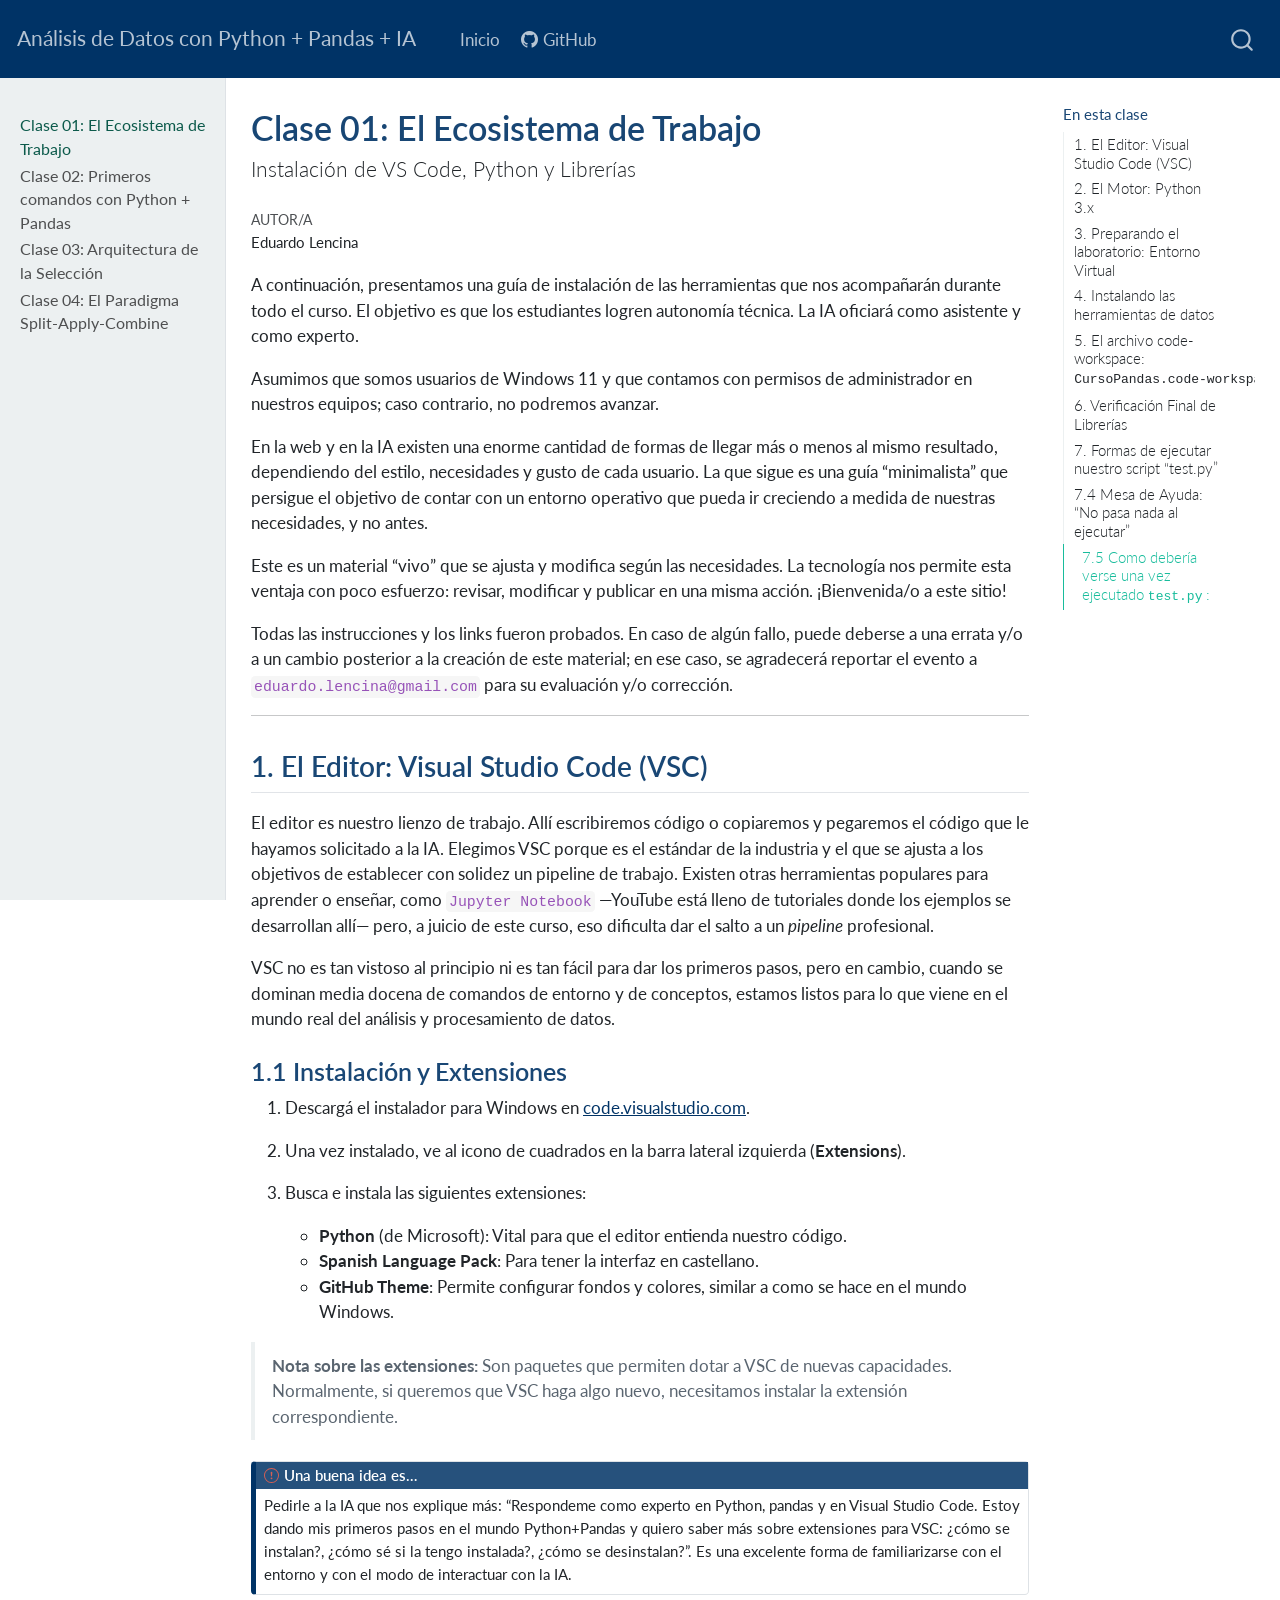
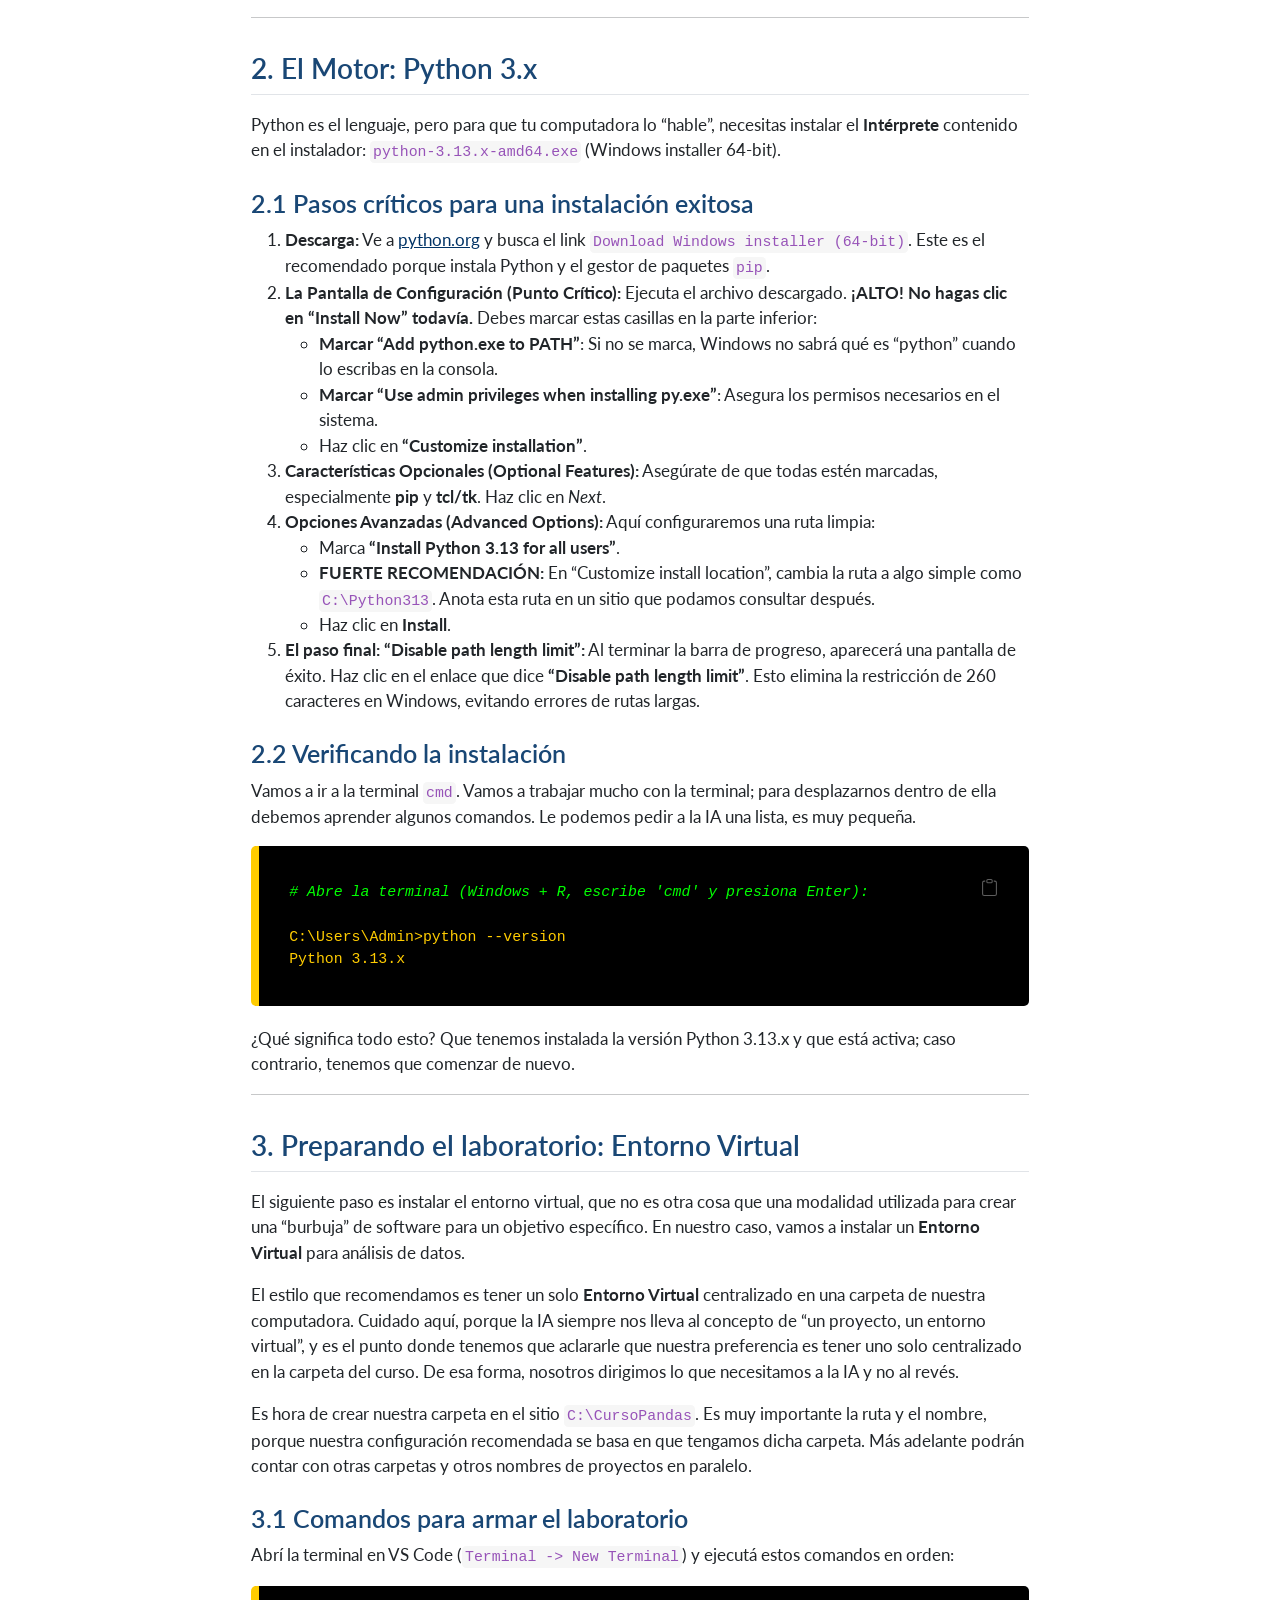
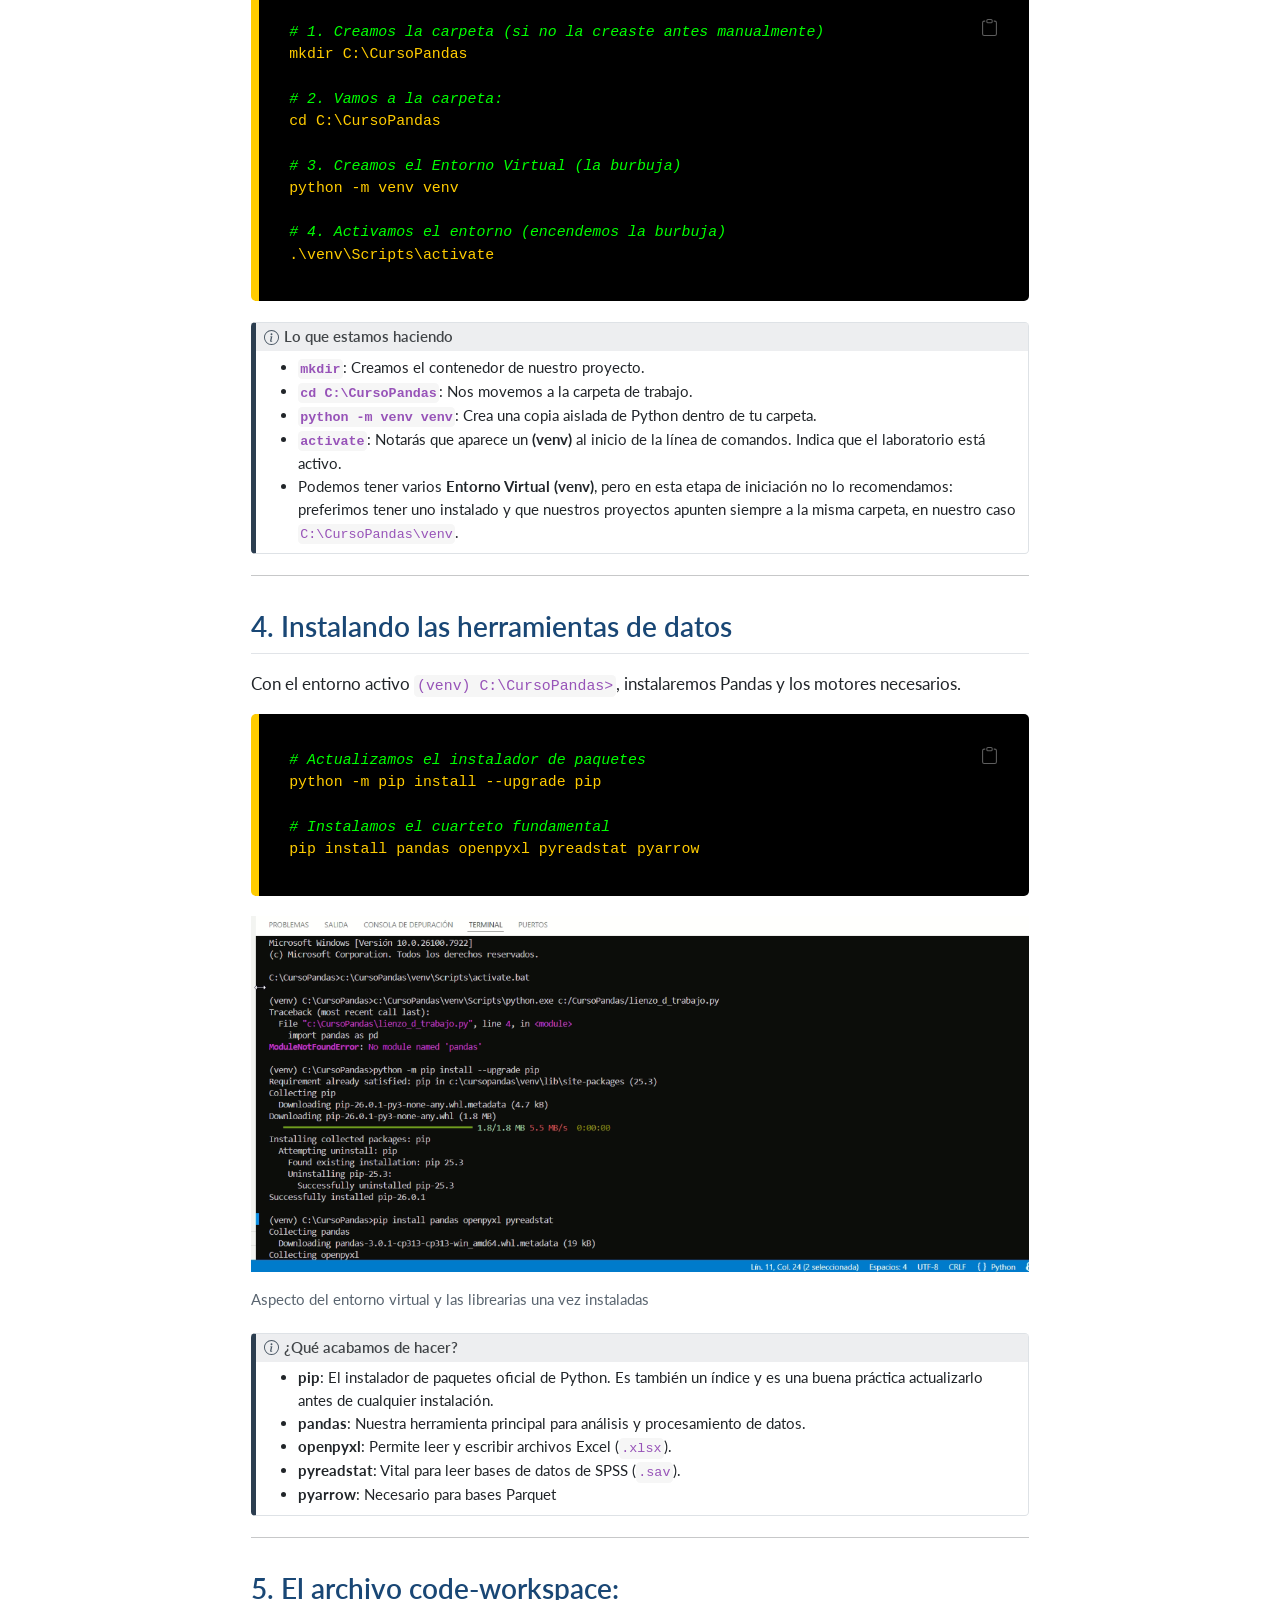
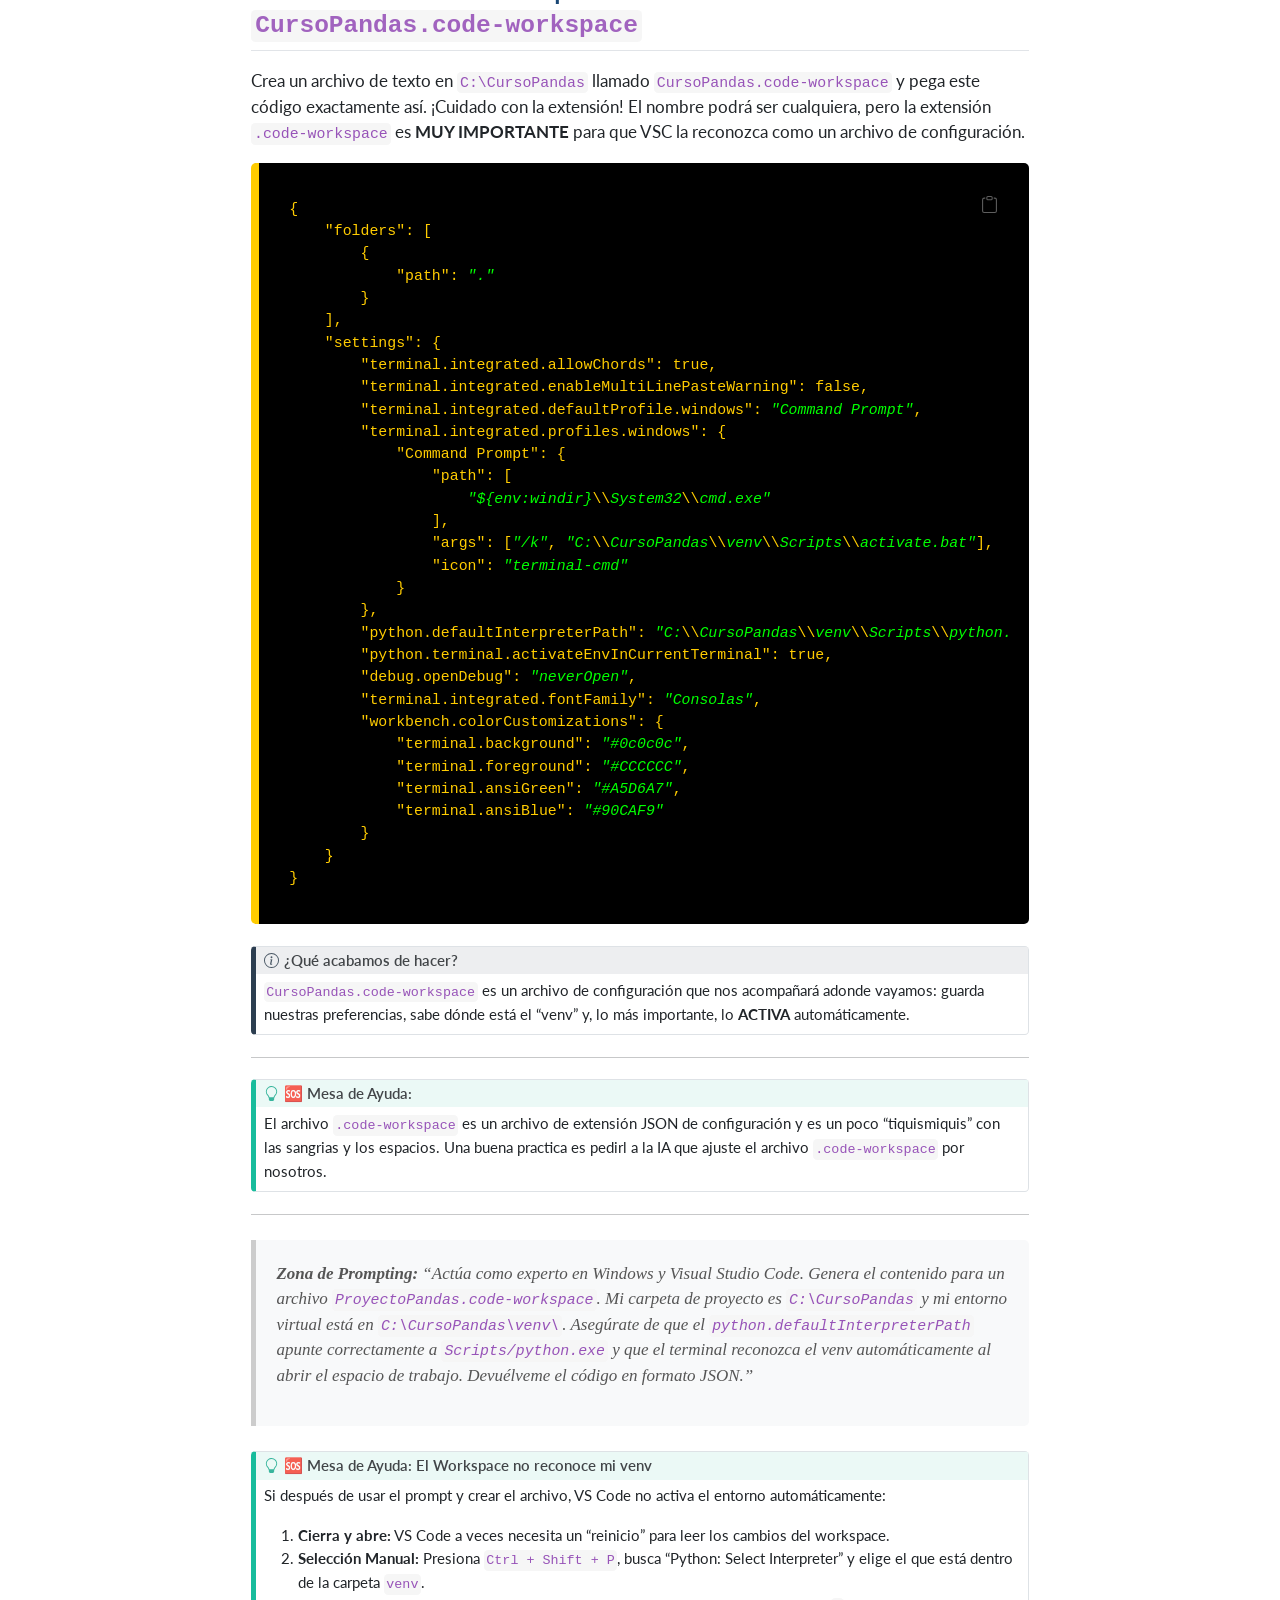
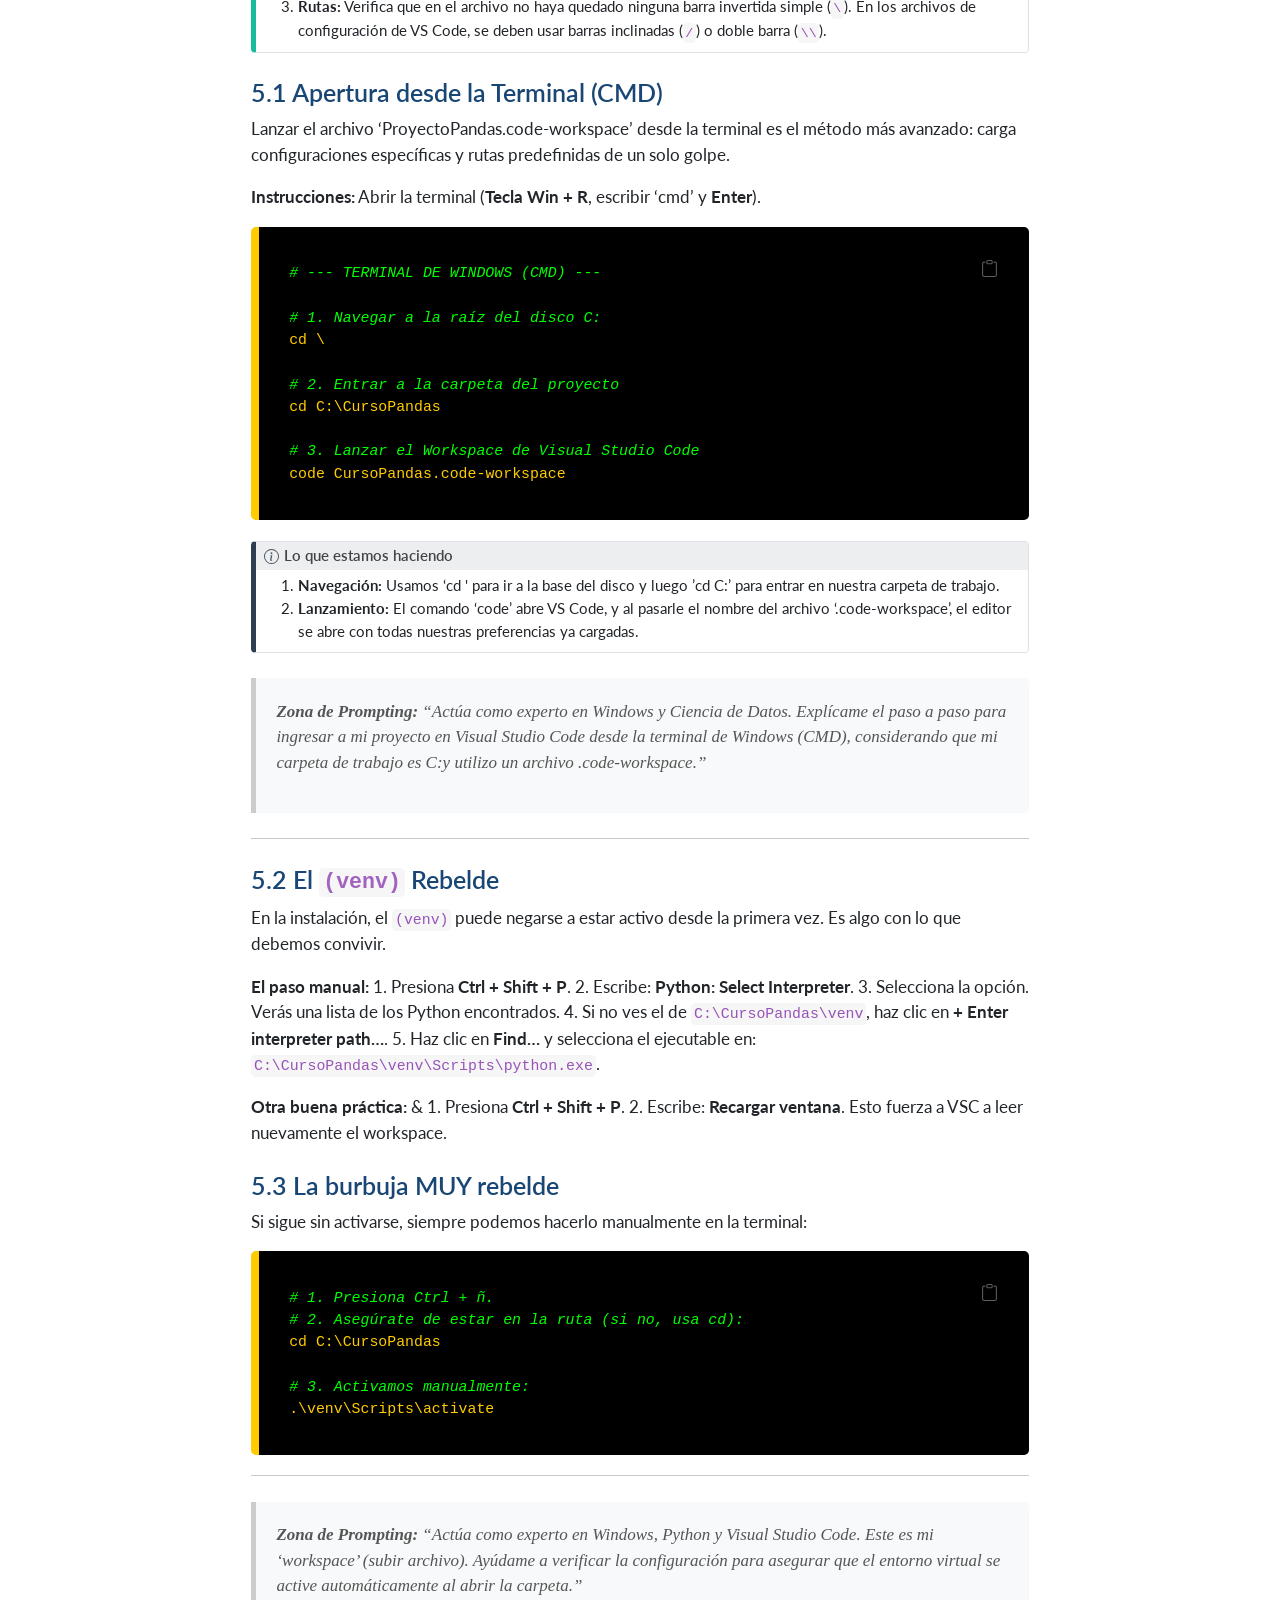
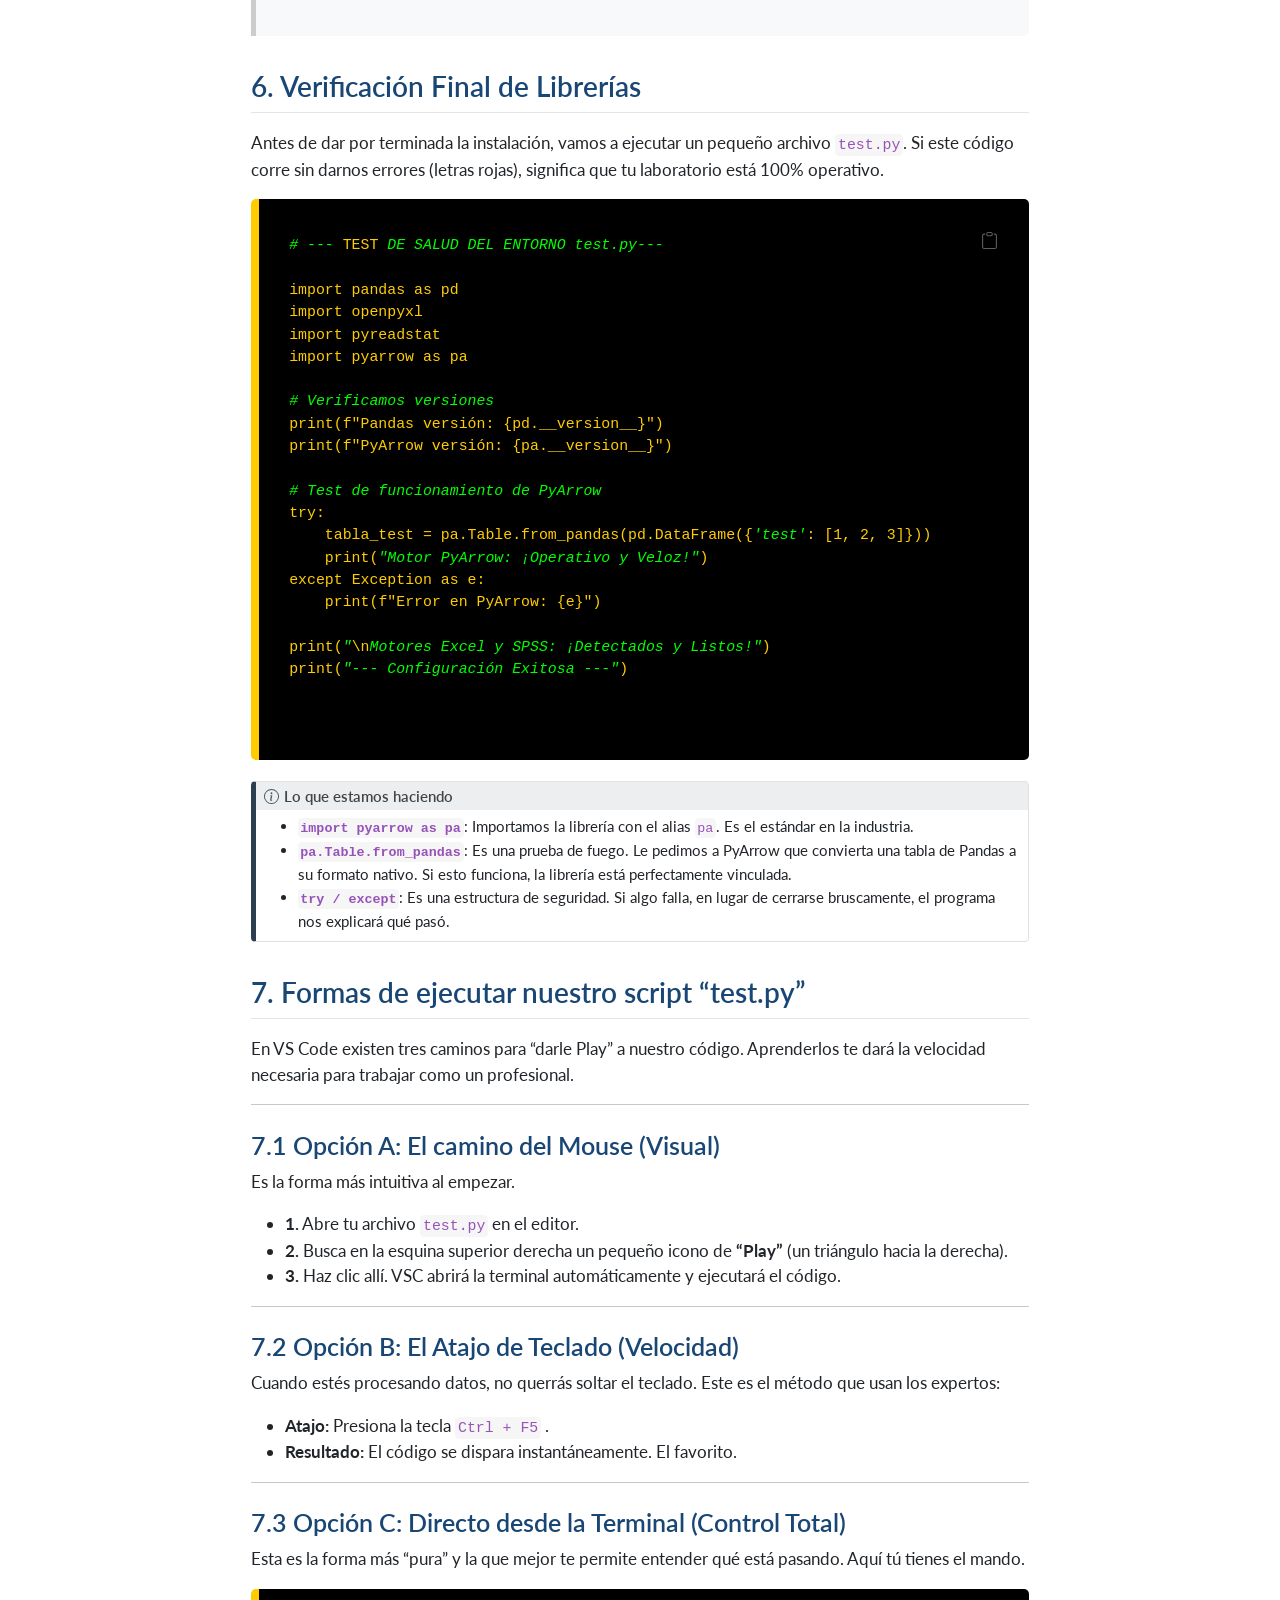
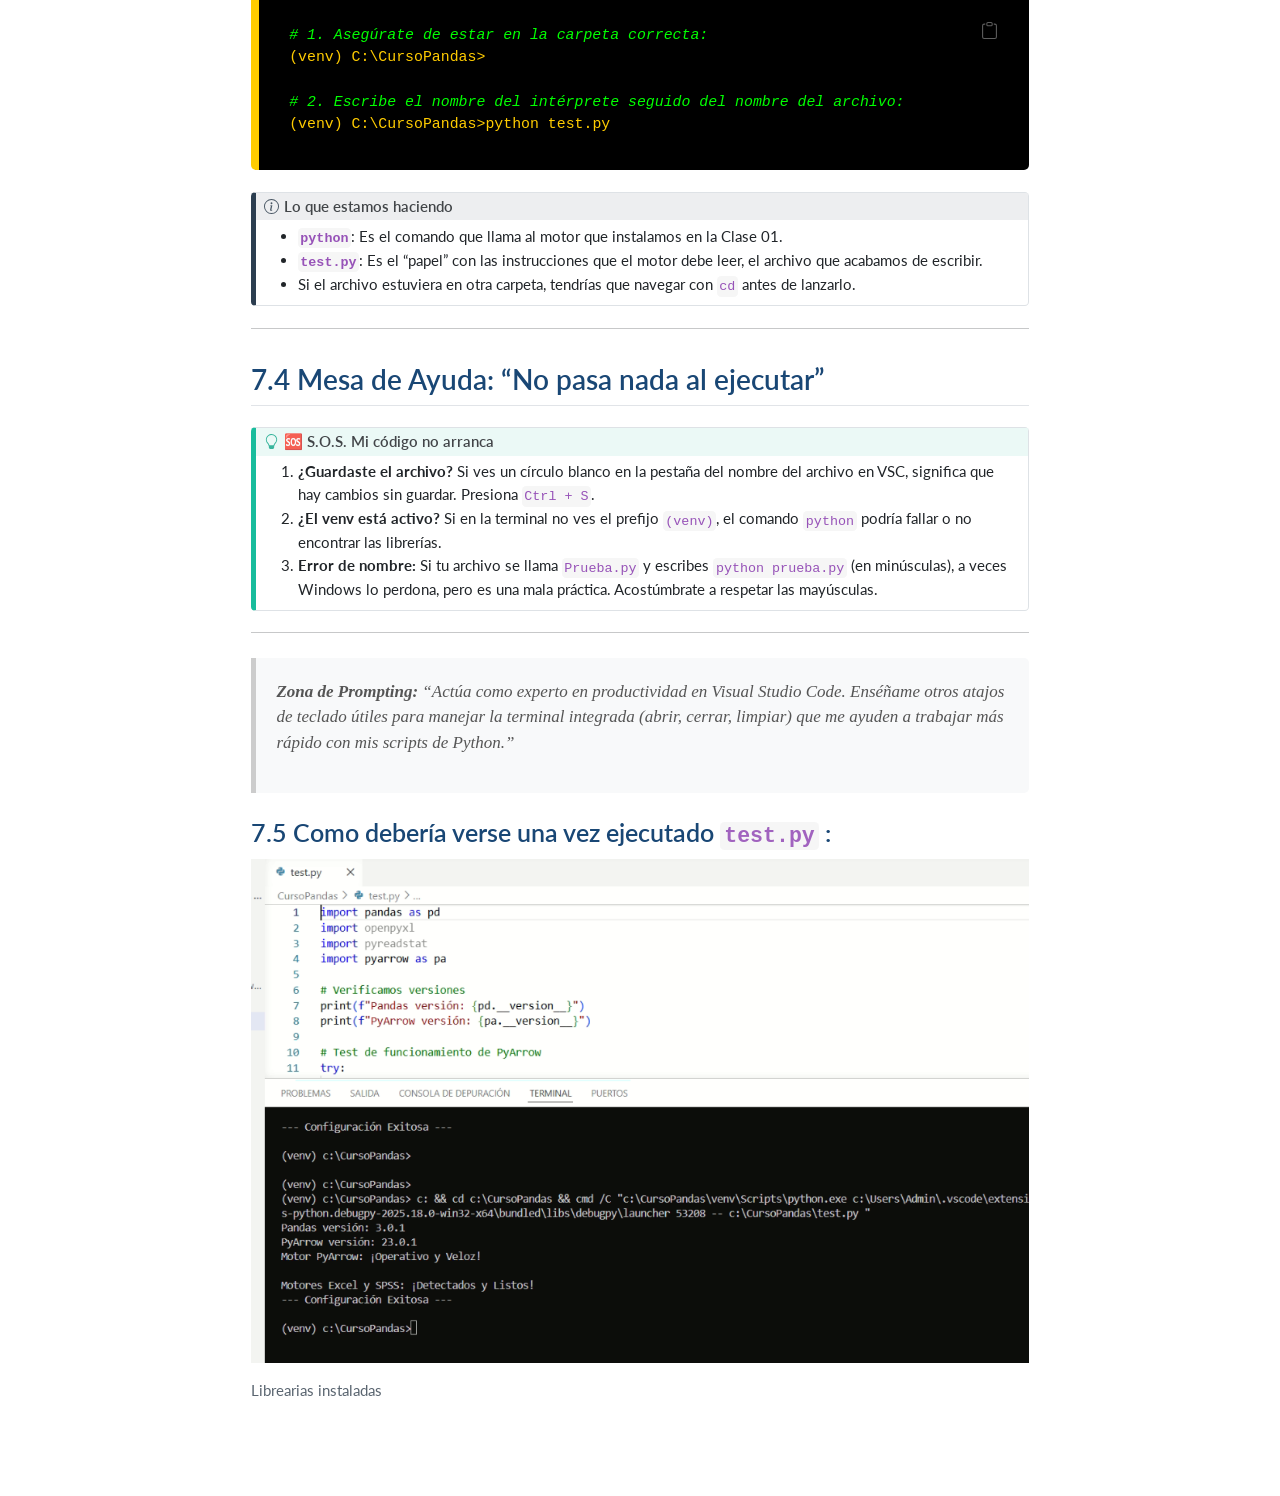
==== commit ebb66a34: "clase4" ====
--- a/clase_01.html
+++ b/clase_01.html
@@ -162,8 +162,14 @@
 </li>
         <li class="sidebar-item">
   <div class="sidebar-item-container"> 
+  <a href="./clase_03.html" class="sidebar-item-text sidebar-link">
+ <span class="menu-text">Clase 03: Arquitectura de la Selección</span></a>
+  </div>
+</li>
+        <li class="sidebar-item">
+  <div class="sidebar-item-container"> 
   <a href="./clase_04.html" class="sidebar-item-text sidebar-link">
- <span class="menu-text">Clase 04: Herramientas de Selección</span></a>
+ <span class="menu-text">Clase 04: El Paradigma Split-Apply-Combine</span></a>
   </div>
 </li>
     </ul>
